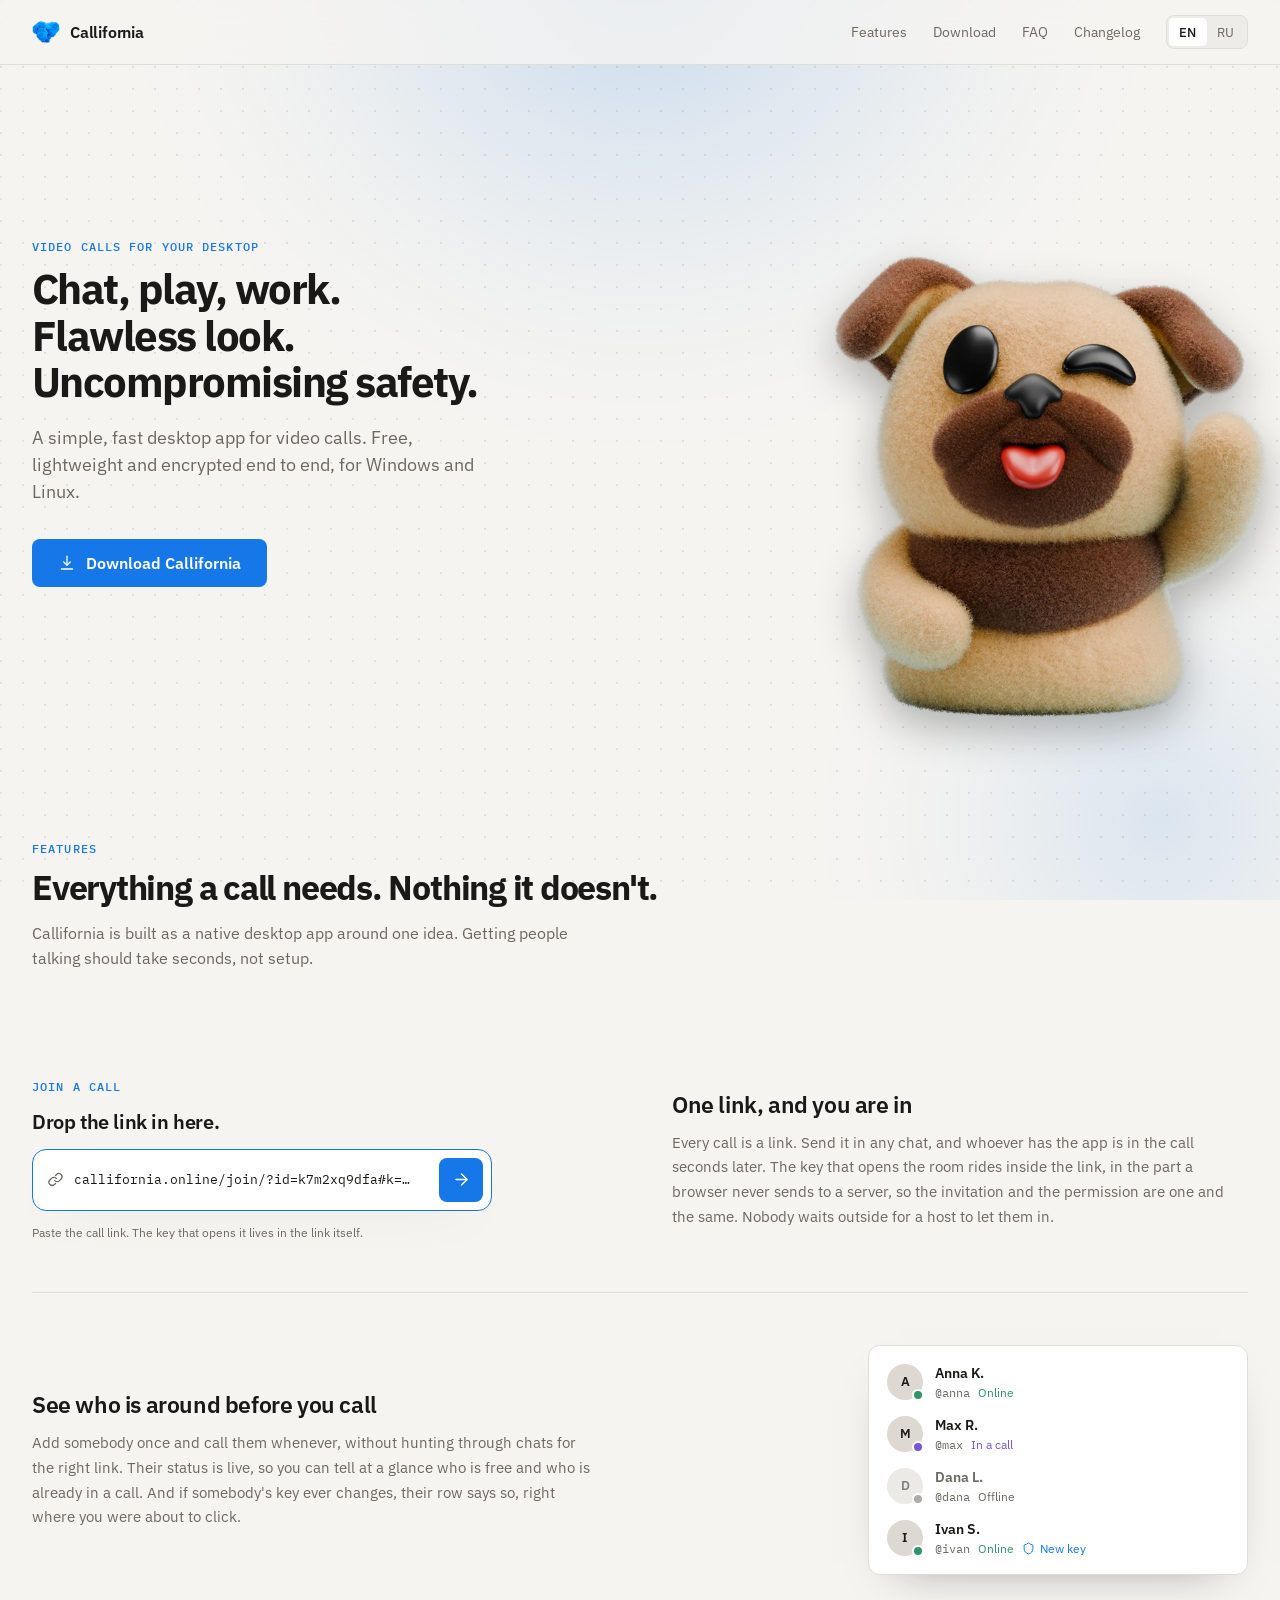
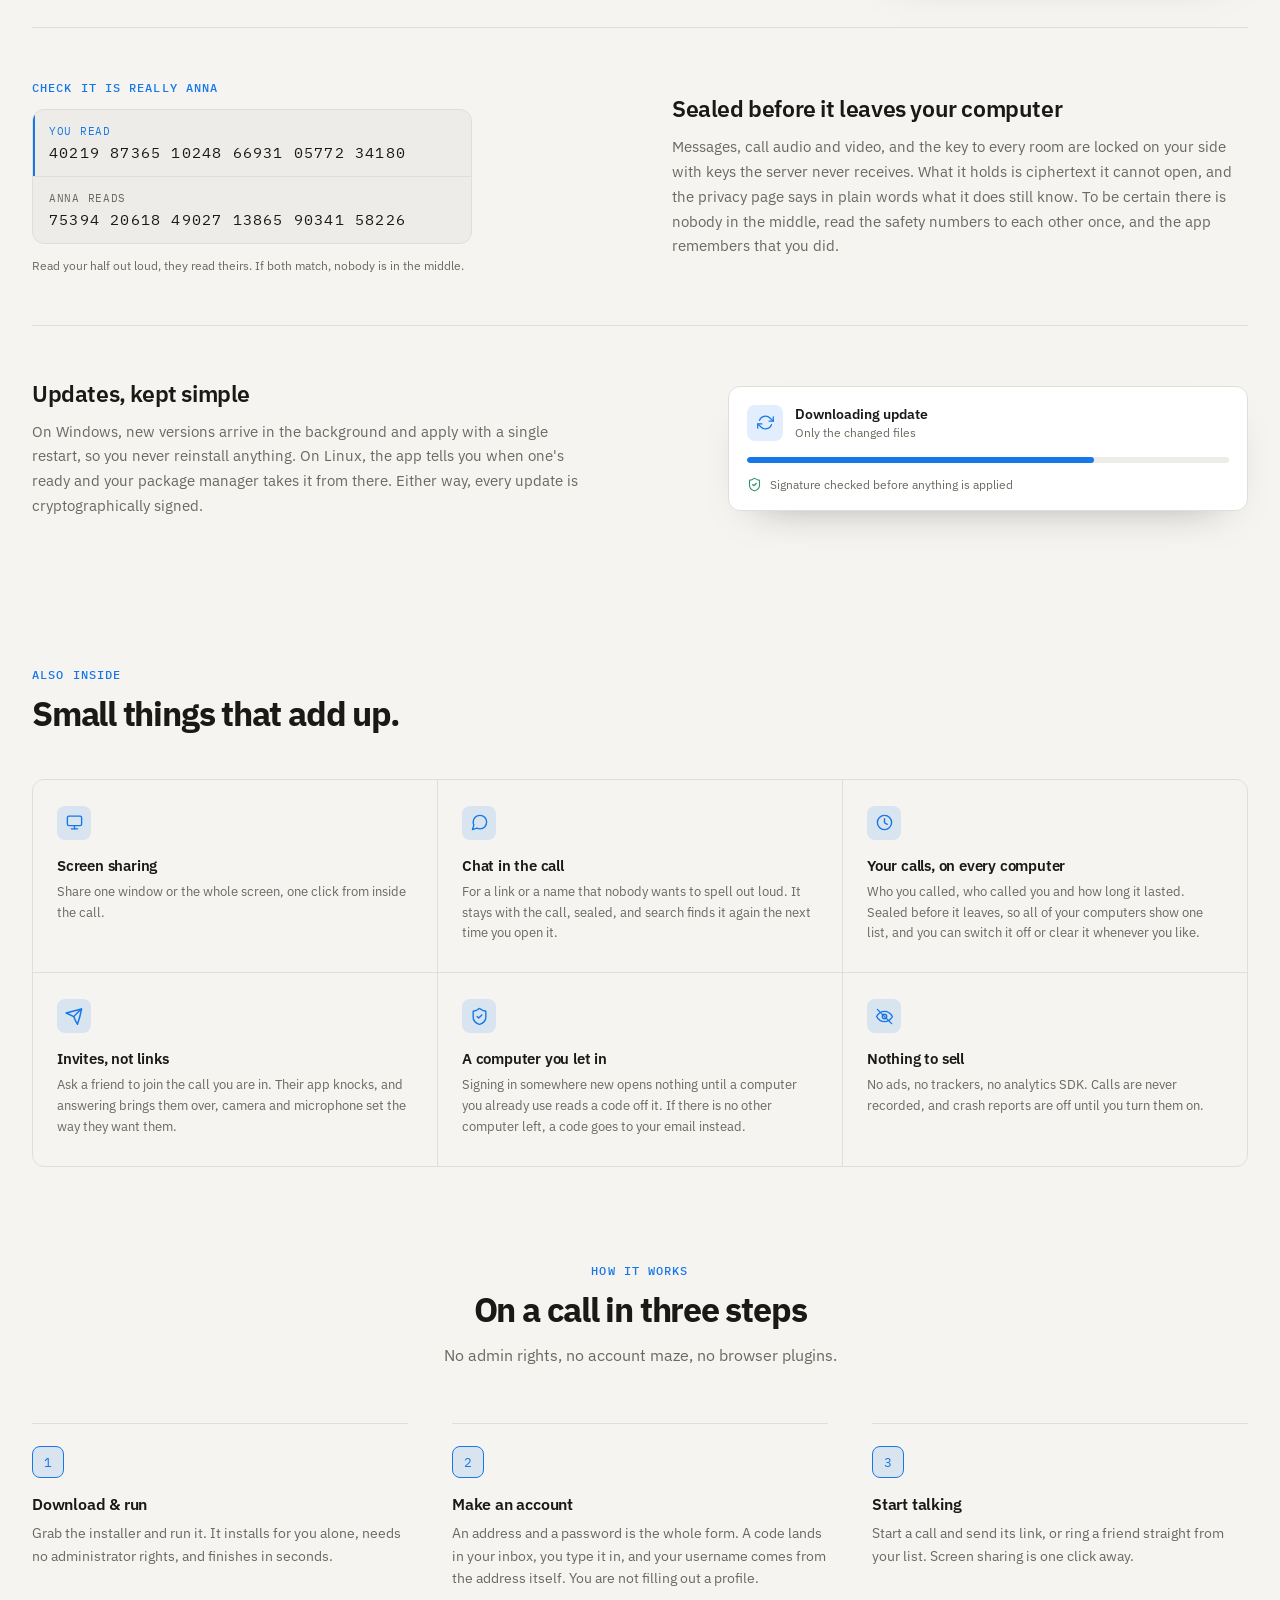
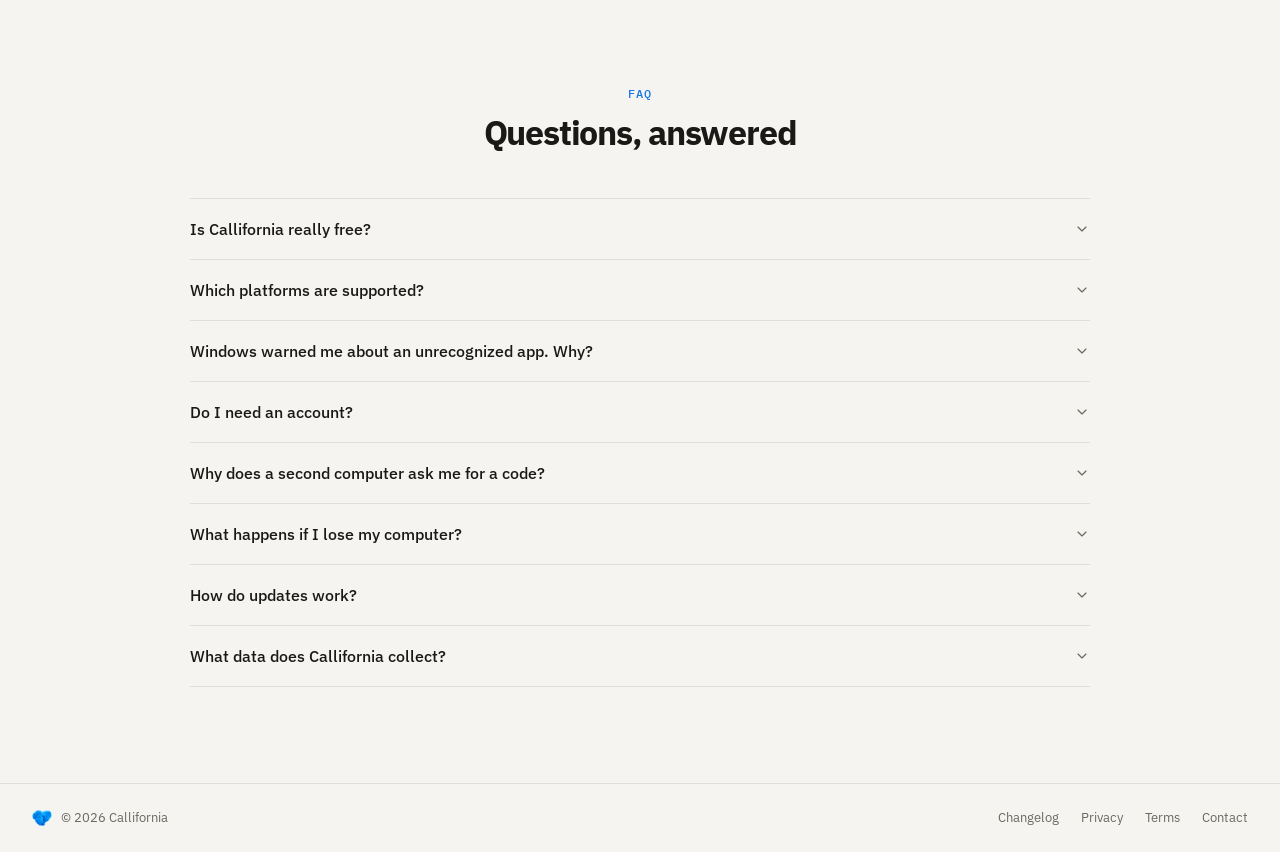
==== index.html @ ef86a0b4 "Downloading is a page now, and accepting is a step rather than small print The apparatus used to liv" ====
<!doctype html>
<html lang="en">
<head>
  <meta charset="utf-8" />
  <meta name="viewport" content="width=device-width, initial-scale=1" />
  <title data-i18n="page.index.title">Callifornia, encrypted video calls for Windows and Linux</title>
  <meta name="description" data-i18n-content="page.index.desc" content="A simple, fast desktop app for video calls. Free, lightweight and encrypted end to end, for Windows and Linux." />
  <link rel="icon" href="assets/favicon.ico" />

  <!-- Link previews. Absolute URLs on purpose: a scraper reads these out of
       context, and a relative path is the one thing several of them get wrong. -->
  <meta property="og:type" content="website" />
  <meta property="og:url" content="https://callifornia.online/" />
  <meta property="og:title" content="Callifornia, encrypted video calls for Windows and Linux" />
  <meta property="og:description" content="A simple, fast desktop app for video calls. Free, lightweight and encrypted end to end, for Windows and Linux." />
  <meta property="og:image" content="https://callifornia.online/assets/logo.png" />
  <meta name="twitter:card" content="summary" />

  <!-- IBM Plex from this site, not from a font service. A stylesheet link to
       fonts.googleapis.com hands a third party the address of everyone who
       reads a page here, which privacy.html says does not happen. See
       assets/fonts.css. -->
  <link rel="preload" href="assets/fonts/ibm-plex-sans-400-latin.woff2" as="font" type="font/woff2" crossorigin />
  <link rel="stylesheet" href="assets/fonts.css" />
  <link rel="stylesheet" href="assets/style.css" />
  <script>
    // The theme is the operating system's, decided in the stylesheet, so
    // nothing about it happens here. This one line marks the page as having
    // JavaScript, which is what the language control waits for: it does
    // nothing without it, and a control that appears a moment into the first
    // paint is worse than one that was there all along.
    document.documentElement.classList.add("js");
  </script>
</head>
<body>
  <!-- The app's ScreenBackdrop: two accent washes and a dot grain over the
       flat canvas. One element; the rest is drawn in CSS. -->
  <div class="backdrop" aria-hidden="true"></div>

  <!-- A plain sticky bar. -->
  <header class="site-header">
    <div class="container header-row">
      <a class="brand" href="#top">
        <img src="assets/logo-mark.webp" alt="" class="brand-logo" width="28" height="28" />
        <span>Callifornia</span>
      </a>
      <div class="header-right">
        <nav class="site-nav" data-i18n-aria-label="aria.site" aria-label="Site">
          <a href="#features" data-i18n="nav.features">Features</a>
          <a href="download.html" data-i18n="nav.download">Download</a>
          <a href="#faq" data-i18n="nav.faq">FAQ</a>
          <a href="changelog.html" data-i18n="nav.changelog">Changelog</a>
        </nav>
        <div class="header-actions">
          <!-- The app's SegmentedToggle, for the one setting a visitor has.
               Each option is in its own language, which is how somebody who
               cannot read the current one finds the way out. -->
          <div class="seg seg--lang" role="group" data-i18n-aria-label="aria.lang" aria-label="Language">
            <button type="button" data-lang="en" data-i18n-title="lang.en" title="Show the site in English" data-i18n-aria-label="lang.en" aria-label="Show the site in English">EN</button>
            <button type="button" data-lang="ru" data-i18n-title="lang.ru" title="Show the site in Russian" data-i18n-aria-label="lang.ru" aria-label="Show the site in Russian">RU</button>
          </div>
        </div>
      </div>
    </div>
  </header>

  <main id="top">
    <!-- HomeScreen.qml's own composition: eyebrow, one oversized headline and
         the actions at the window's left inset, the character bleeding in from
         the bottom-right corner and cropped by it. -->
    <section class="hero">
      <div class="hero-copy">
        <p class="eyebrow" data-i18n="hero.eyebrow">Video calls for your desktop</p>
        <h1 data-i18n-html="hero.title">Chat, play, work.<br /><span>Flawless look.</span> <span>Uncompromising safety.</span></h1>
        <p class="hero-sub" data-i18n="hero.sub">A simple, fast desktop app for video calls. Free, lightweight and encrypted end to end, for Windows and Linux.</p>

        <!-- One button, and it downloads nothing. The picker, the version
             line and the box that has to be ticked live on a page of their
             own, so both of this page's buttons are the same short link to it
             rather than two copies of the same apparatus. -->
        <div class="cta-desktop">
          <a class="btn-primary" href="download.html">
            <svg viewBox="0 0 24 24" width="18" height="18" fill="none" stroke="currentColor" stroke-width="1.75" stroke-linecap="round" stroke-linejoin="round" aria-hidden="true"><path d="M12 3v11"/><path d="M7.5 10.5 12 15l4.5-4.5"/><path d="M4.5 20h15"/></svg>
            <span data-i18n="download.jump">Download Callifornia</span>
          </a>
        </div>

        <div class="cta-mobile">
          <span class="mobile-badge" data-i18n="mobile.badge">Made for computers</span>
          <p class="mobile-text" data-i18n="mobile.text">Callifornia is a desktop app for Windows and Linux. Open this page on a computer to download it.</p>
        </div>
      </div>

      <!-- The app's own hero art, in the corner it sits in there. It draws a
           different pose of the same character every time Home comes up; the
           site keeps one per page, and this is the one that says hello. -->
      <div class="hero-art" aria-hidden="true">
        <img src="assets/mascot-wave.webp" alt="" width="660" height="700" fetchpriority="high" />
      </div>
    </section>


    <section id="features" class="section container">
      <div data-reveal>
        <p class="eyebrow" data-i18n="features.eyebrow">Features</p>
        <h2 class="section-title" data-i18n="features.title">Everything a call needs. Nothing it doesn't.</h2>
        <p class="section-sub" data-i18n="features.sub">Callifornia is built as a native desktop app around one idea. Getting people talking should take seconds, not setup.</p>
      </div>

      <div class="feature" data-reveal>
        <div class="feature-copy">
          <h3 data-i18n="f1.title">One link, and you are in</h3>
          <p data-i18n="f1.text">Every call is a link. Send it in any chat, and whoever has the app is in the call seconds later. The key that opens the room rides inside the link, in the part a browser never sends to a server, so the invitation and the permission are one and the same. Nobody waits outside for a host to let them in.</p>
        </div>
        <div class="feature-visual">
          <div class="join-mockup" aria-hidden="true">
            <p class="eyebrow" data-i18n="mock.join.eyebrow">Join a call</p>
            <p class="join-title" data-i18n="mock.join.title">Drop the link in here.</p>
            <div class="join-field">
              <span class="join-glyph">
                <svg viewBox="0 0 24 24" width="17" height="17" fill="none" stroke="currentColor" stroke-width="1.75" stroke-linecap="round" stroke-linejoin="round"><path d="M10.6 13.4a4.5 4.5 0 0 0 6.7.5l2.6-2.6a4.5 4.5 0 0 0-6.4-6.4L12 6.4"/><path d="M13.4 10.6a4.5 4.5 0 0 0-6.7-.5l-2.6 2.6a4.5 4.5 0 0 0 6.4 6.4L12 17.6"/></svg>
              </span>
              <span class="join-value">callifornia.online/join/?id=k7m2xq9dfa#k=…</span>
              <span class="join-go">
                <svg viewBox="0 0 24 24" width="19" height="19" fill="none" stroke="currentColor" stroke-width="1.75" stroke-linecap="round" stroke-linejoin="round"><path d="M5 12h14"/><path d="M12 5l7 7-7 7"/></svg>
              </span>
            </div>
            <p class="mock-hint" data-i18n="mock.join.hint">Paste the call link. The key that opens it lives in the link itself.</p>
          </div>
        </div>
      </div>

      <div class="feature" data-reveal>
        <div class="feature-copy">
          <h3 data-i18n="f2.title">See who is around before you call</h3>
          <p data-i18n="f2.text">Add somebody once and call them whenever, without hunting through chats for the right link. Their status is live, so you can tell at a glance who is free and who is already in a call. And if somebody's key ever changes, their row says so, right where you were about to click.</p>
        </div>
        <div class="feature-visual">
          <!-- A friend row as PeopleScreen.qml draws it: one initial on the
               avatar, the presence dot riding it, and under the name a single
               line holding the handle, the status and, when there is one, the
               key notice. -->
          <div class="panel panel--people" aria-hidden="true">
            <div class="person-row">
              <span class="avatar">A<span class="dot dot--online"></span></span>
              <div class="person-grow">
                <p class="person-name">Anna K.</p>
                <p class="person-meta">
                  <span class="handle">@anna</span>
                  <span class="status status--online" data-i18n="mock.presence.online">Online</span>
                </p>
              </div>
            </div>
            <div class="person-row">
              <span class="avatar">M<span class="dot dot--incall"></span></span>
              <div class="person-grow">
                <p class="person-name">Max R.</p>
                <p class="person-meta">
                  <span class="handle">@max</span>
                  <span class="status status--incall" data-i18n="mock.presence.incall">In a call</span>
                </p>
              </div>
            </div>
            <div class="person-row person-row--offline">
              <span class="avatar">D<span class="dot dot--offline"></span></span>
              <div class="person-grow">
                <p class="person-name">Dana L.</p>
                <p class="person-meta">
                  <span class="handle">@dana</span>
                  <span class="status" data-i18n="mock.presence.offline">Offline</span>
                </p>
              </div>
            </div>
            <div class="person-row">
              <span class="avatar">I<span class="dot dot--online"></span></span>
              <div class="person-grow">
                <p class="person-name">Ivan S.</p>
                <p class="person-meta">
                  <span class="handle">@ivan</span>
                  <span class="status status--online" data-i18n="mock.presence.online">Online</span>
                  <span class="key-chip">
                    <svg viewBox="0 0 24 24" width="13" height="13" fill="none" stroke="currentColor" stroke-width="1.75" stroke-linecap="round" stroke-linejoin="round"><path d="M20 13c0 5-3.5 7.5-7.66 8.95a1 1 0 0 1-.67-.01C7.5 20.5 4 18 4 13V6a1 1 0 0 1 1-1c2 0 4.5-1.2 6.24-2.72a1.17 1.17 0 0 1 1.52 0C14.51 3.81 17 5 19 5a1 1 0 0 1 1 1z"/></svg>
                    <span data-i18n="mock.presence.newkey">New key</span>
                  </span>
                </p>
              </div>
            </div>
          </div>
        </div>
      </div>

      <div class="feature" data-reveal>
        <div class="feature-copy">
          <h3 data-i18n="f3.title">Sealed before it leaves your computer</h3>
          <p data-i18n="f3.text">Messages, call audio and video, and the key to every room are locked on your side with keys the server never receives. What it holds is ciphertext it cannot open, and the privacy page says in plain words what it does still know. To be certain there is nobody in the middle, read the safety numbers to each other once, and the app remembers that you did.</p>
        </div>
        <div class="feature-visual">
          <!-- SafetyNumberDialog.qml's card: one number split in two halves by
               a rule, thirty digits each in six groups of five. The half you
               read aloud carries the accent bar and the accent label. -->
          <div class="safety-card" aria-hidden="true">
            <p class="eyebrow" data-i18n="mock.safety.eyebrow">Check it is really Anna</p>
            <div class="safety-panel">
              <div class="safety-half safety-half--ours">
                <p class="safety-label" data-i18n="mock.safety.you">You read</p>
                <p class="safety-digits">40219 87365 10248 66931 05772 34180</p>
              </div>
              <div class="safety-half">
                <p class="safety-label" data-i18n="mock.safety.them">Anna reads</p>
                <p class="safety-digits">75394 20618 49027 13865 90341 58226</p>
              </div>
            </div>
            <p class="mock-hint" data-i18n="mock.safety.hint">Read your half out loud, they read theirs. If both match, nobody is in the middle.</p>
          </div>
        </div>
      </div>

      <div class="feature" data-reveal>
        <div class="feature-copy">
          <h3 data-i18n="f4.title">Updates, kept simple</h3>
          <p data-i18n="f4.text">On Windows, new versions arrive in the background and apply with a single restart, so you never reinstall anything. On Linux, the app tells you when one's ready and your package manager takes it from there. Either way, every update is cryptographically signed.</p>
        </div>
        <div class="feature-visual">
          <div class="panel" aria-hidden="true">
            <div class="panel-row">
              <span class="panel-icon">
                <svg viewBox="0 0 24 24" width="17" height="17" fill="none" stroke="currentColor" stroke-width="1.75" stroke-linecap="round" stroke-linejoin="round"><polyline points="23 4 23 10 17 10"/><polyline points="1 20 1 14 7 14"/><path d="M3.51 9a9 9 0 0 1 14.85-3.36L23 10M1 14l4.64 4.36A9 9 0 0 0 20.49 15"/></svg>
              </span>
              <div>
                <p class="panel-title" data-i18n="mock.update.title">Downloading update</p>
                <p class="panel-note" data-i18n="mock.update.note">Only the changed files</p>
              </div>
            </div>
            <div class="progress"><div class="progress-fill"></div></div>
            <p class="panel-foot">
              <svg viewBox="0 0 24 24" width="15" height="15" fill="none" stroke="currentColor" stroke-width="1.75" stroke-linecap="round" stroke-linejoin="round"><path d="M20 13c0 5-3.5 7.5-7.66 8.95a1 1 0 0 1-.67-.01C7.5 20.5 4 18 4 13V6a1 1 0 0 1 1-1c2 0 4.5-1.2 6.24-2.72a1.17 1.17 0 0 1 1.52 0C14.51 3.81 17 5 19 5a1 1 0 0 1 1 1z"/><path d="m9 12 2 2 4-4"/></svg>
              <span data-i18n="mock.update.signed">Signature checked before anything is applied</span>
            </p>
          </div>
        </div>
      </div>
    </section>

    <section class="section container">
      <div data-reveal>
        <p class="eyebrow" data-i18n="also.eyebrow">Also inside</p>
        <h2 class="section-title" data-i18n="also.title">Small things that add up.</h2>
      </div>

      <div class="tiles" data-reveal>
        <div class="tile">
          <span class="tile-glyph">
            <svg viewBox="0 0 24 24" width="19" height="19" fill="none" stroke="currentColor" stroke-width="1.75" stroke-linecap="round" stroke-linejoin="round"><rect x="3" y="4" width="18" height="12" rx="2"/><path d="M8 20h8"/><path d="M12 16v4"/></svg>
          </span>
          <h3 data-i18n="also.share.title">Screen sharing</h3>
          <p data-i18n="also.share.text">Share one window or the whole screen, one click from inside the call.</p>
        </div>
        <div class="tile">
          <span class="tile-glyph">
            <svg viewBox="0 0 24 24" width="19" height="19" fill="none" stroke="currentColor" stroke-width="1.75" stroke-linecap="round" stroke-linejoin="round"><path d="M21 11.5a8.38 8.38 0 0 1-8.5 8.5 8.5 8.5 0 0 1-3.8-.9L3 21l1.9-5.7a8.38 8.38 0 0 1-.9-3.8 8.5 8.5 0 0 1 8.5-8.5 8.38 8.38 0 0 1 8.5 8.5z"/></svg>
          </span>
          <h3 data-i18n="also.chat.title">Chat in the call</h3>
          <p data-i18n="also.chat.text">For a link or a name that nobody wants to spell out loud. It stays with the call, sealed, and search finds it again the next time you open it.</p>
        </div>
        <div class="tile">
          <span class="tile-glyph">
            <svg viewBox="0 0 24 24" width="19" height="19" fill="none" stroke="currentColor" stroke-width="1.75" stroke-linecap="round" stroke-linejoin="round"><circle cx="12" cy="12" r="9"/><path d="M12 7.2v5.1l3.4 2"/></svg>
          </span>
          <h3 data-i18n="also.history.title">Your calls, on every computer</h3>
          <p data-i18n="also.history.text">Who you called, who called you and how long it lasted. Sealed before it leaves, so all of your computers show one list, and you can switch it off or clear it whenever you like.</p>
        </div>
        <div class="tile">
          <span class="tile-glyph">
            <svg viewBox="0 0 24 24" width="20" height="20" fill="none" stroke="currentColor" stroke-width="1.75" stroke-linecap="round" stroke-linejoin="round"><path d="M21 3.6L2.6 8.4l9.2 4.4c1.1 3.2 2.6 6.4 4.4 9.2C18.2 16.2 19.9 9.9 21 3.6z"/><path d="M21 3.6c-3.6 3.2-6.8 6.2-9.2 9.2"/></svg>
          </span>
          <h3 data-i18n="also.invites.title">Invites, not links</h3>
          <p data-i18n="also.invites.text">Ask a friend to join the call you are in. Their app knocks, and answering brings them over, camera and microphone set the way they want them.</p>
        </div>
        <div class="tile">
          <span class="tile-glyph">
            <svg viewBox="0 0 24 24" width="19" height="19" fill="none" stroke="currentColor" stroke-width="1.75" stroke-linecap="round" stroke-linejoin="round"><path d="M20 13c0 5-3.5 7.5-7.66 8.95a1 1 0 0 1-.67-.01C7.5 20.5 4 18 4 13V6a1 1 0 0 1 1-1c2 0 4.5-1.2 6.24-2.72a1.17 1.17 0 0 1 1.52 0C14.51 3.81 17 5 19 5a1 1 0 0 1 1 1z"/><path d="m9 12 2 2 4-4"/></svg>
          </span>
          <h3 data-i18n="also.device.title">A computer you let in</h3>
          <p data-i18n="also.device.text">Signing in somewhere new opens nothing until a computer you already use reads a code off it. If there is no other computer left, a code goes to your email instead.</p>
        </div>
        <div class="tile">
          <span class="tile-glyph">
            <svg viewBox="0 0 24 24" width="19" height="19" fill="none" stroke="currentColor" stroke-width="1.75" stroke-linecap="round" stroke-linejoin="round"><path d="M2 12s3.6-6.5 10-6.5S22 12 22 12s-3.6 6.5-10 6.5S2 12 2 12z"/><circle cx="12" cy="12" r="2.8"/><path d="M3 3l18 18"/></svg>
          </span>
          <h3 data-i18n="also.private.title">Nothing to sell</h3>
          <p data-i18n="also.private.text">No ads, no trackers, no analytics SDK. Calls are never recorded, and crash reports are off until you turn them on.</p>
        </div>
      </div>
    </section>

    <section id="how" class="section container">
      <div class="section-head--center" data-reveal>
        <p class="eyebrow" data-i18n="how.eyebrow">How it works</p>
        <h2 class="section-title" data-i18n="how.title">On a call in three steps</h2>
        <p class="section-sub" data-i18n="how.sub">No admin rights, no account maze, no browser plugins.</p>
      </div>
      <div class="steps" data-reveal>
        <div class="step">
          <div class="step-num">1</div>
          <h3 data-i18n="how.1.title">Download &amp; run</h3>
          <p data-i18n="how.1.text">Grab the installer and run it. It installs for you alone, needs no administrator rights, and finishes in seconds.</p>
        </div>
        <div class="step">
          <div class="step-num">2</div>
          <h3 data-i18n="how.2.title">Make an account</h3>
          <p data-i18n="how.2.text">An address and a password is the whole form. A code lands in your inbox, you type it in, and your username comes from the address itself. You are not filling out a profile.</p>
        </div>
        <div class="step">
          <div class="step-num">3</div>
          <h3 data-i18n="how.3.title">Start talking</h3>
          <p data-i18n="how.3.text">Start a call and send its link, or ring a friend straight from your list. Screen sharing is one click away.</p>
        </div>
      </div>
    </section>

    <section id="faq" class="section container">
      <div class="section-head--center" data-reveal>
        <p class="eyebrow" data-i18n="faq.eyebrow">FAQ</p>
        <h2 class="section-title" data-i18n="faq.title">Questions, answered</h2>
      </div>
      <div class="faq-list" data-reveal>
        <details class="faq-item">
          <summary>
            <span data-i18n="faq.free.q">Is Callifornia really free?</span>
            <svg class="faq-chevron" viewBox="0 0 24 24" width="16" height="16" fill="none" stroke="currentColor" stroke-width="1.75" stroke-linecap="round" stroke-linejoin="round"><path d="M6 9l6 6 6-6"/></svg>
          </summary>
          <div class="faq-answer">
            <p data-i18n="faq.free.a">Yes. There's no subscription, no trial timer, and no features locked behind a paywall. You download it, sign in, and call people.</p>
          </div>
        </details>
        <details class="faq-item">
          <summary>
            <span data-i18n="faq.platforms.q">Which platforms are supported?</span>
            <svg class="faq-chevron" viewBox="0 0 24 24" width="16" height="16" fill="none" stroke="currentColor" stroke-width="1.75" stroke-linecap="round" stroke-linejoin="round"><path d="M6 9l6 6 6-6"/></svg>
          </summary>
          <div class="faq-answer">
            <p data-i18n-html="faq.platforms.a">Windows 10 and 11 (64 bit), and Linux (.deb for Debian and Ubuntu, .rpm for Fedora and RHEL). The Linux build is younger than the Windows one, so it keeps a beta badge while it settles. macOS is planned, and since the app's core is already cross platform it's a matter of packaging rather than a rewrite.</p>
          </div>
        </details>
        <details class="faq-item">
          <summary>
            <span data-i18n="faq.smartscreen.q">Windows warned me about an unrecognized app. Why?</span>
            <svg class="faq-chevron" viewBox="0 0 24 24" width="16" height="16" fill="none" stroke="currentColor" stroke-width="1.75" stroke-linecap="round" stroke-linejoin="round"><path d="M6 9l6 6 6-6"/></svg>
          </summary>
          <div class="faq-answer">
            <p data-i18n-html="faq.smartscreen.a1">That's Microsoft SmartScreen being cautious about new publishers. The installer isn't signed with a paid certificate yet, so Windows shows a generic warning for it. Click "More info", then "Run anyway".</p>
            <p data-i18n="faq.smartscreen.a2">Signing is on our roadmap, and once it is in place the warning goes away.</p>
          </div>
        </details>
        <details class="faq-item">
          <summary>
            <span data-i18n="faq.account.q">Do I need an account?</span>
            <svg class="faq-chevron" viewBox="0 0 24 24" width="16" height="16" fill="none" stroke="currentColor" stroke-width="1.75" stroke-linecap="round" stroke-linejoin="round"><path d="M6 9l6 6 6-6"/></svg>
          </summary>
          <div class="faq-answer">
            <p data-i18n="faq.account.a">Yes, a lightweight one. You sign up with an email address and a password, confirm the address with a code, and your username is made from that address. The username is what friends search for, and you can change it, your display name and your photo later. The address is there for password resets and for letting a new computer in, not for a mailing list.</p>
          </div>
        </details>
        <details class="faq-item">
          <summary>
            <span data-i18n="faq.second.q">Why does a second computer ask me for a code?</span>
            <svg class="faq-chevron" viewBox="0 0 24 24" width="16" height="16" fill="none" stroke="currentColor" stroke-width="1.75" stroke-linecap="round" stroke-linejoin="round"><path d="M6 9l6 6 6-6"/></svg>
          </summary>
          <div class="faq-answer">
            <p data-i18n="faq.second.a">Because a password on its own cannot tell you apart from somebody who has your password. A computer this account has not used before signs in but opens nothing until one you already use reads an eight character code off it. Typing that code proves somebody is sitting at both machines. When there is no other computer left, a code goes to your email instead, the way a password reset does.</p>
          </div>
        </details>
        <details class="faq-item">
          <summary>
            <span data-i18n="faq.lostkey.q">What happens if I lose my computer?</span>
            <svg class="faq-chevron" viewBox="0 0 24 24" width="16" height="16" fill="none" stroke="currentColor" stroke-width="1.75" stroke-linecap="round" stroke-linejoin="round"><path d="M6 9l6 6 6-6"/></svg>
          </summary>
          <div class="faq-answer">
            <p data-i18n-html="faq.lostkey.a">Your account comes back by email. What was said before does not, because it is locked with a key that lived on the computer you no longer have, and the service never had a copy. Resetting a forgotten password has the same effect, while changing a password you still know keeps everything, since the key was never tied to it. The table in the <a href="privacy.html">privacy policy</a> lays out every case.</p>
          </div>
        </details>
        <details class="faq-item">
          <summary>
            <span data-i18n="faq.updates.q">How do updates work?</span>
            <svg class="faq-chevron" viewBox="0 0 24 24" width="16" height="16" fill="none" stroke="currentColor" stroke-width="1.75" stroke-linecap="round" stroke-linejoin="round"><path d="M6 9l6 6 6-6"/></svg>
          </summary>
          <div class="faq-answer">
            <p data-i18n-html="faq.updates.a">On Windows, the app checks for new versions in the background, downloads only the files that changed, and verifies a cryptographic signature on every update before applying it, so you restart once and you're done. On Linux, updates ship through a signed APT and YUM repository instead, so the app tells you one is available and your package manager installs it (one click from inside the app if it can ask for your password, otherwise a regular <code>apt upgrade</code>/<code>dnf upgrade</code>). See what's changed in the <a href="changelog.html">changelog</a>.</p>
          </div>
        </details>
        <details class="faq-item">
          <summary>
            <span data-i18n="faq.data.q">What data does Callifornia collect?</span>
            <svg class="faq-chevron" viewBox="0 0 24 24" width="16" height="16" fill="none" stroke="currentColor" stroke-width="1.75" stroke-linecap="round" stroke-linejoin="round"><path d="M6 9l6 6 6-6"/></svg>
          </summary>
          <div class="faq-answer">
            <p data-i18n-html="faq.data.a">What you say is not part of it. Messages and call media are sealed on your computer, so the service holds ciphertext it cannot open. What it does hold is your address, your profile, who your friends are, and when and how long you called, which is metadata and worth knowing about. Calls are never recorded, and crash reports are strictly voluntary and off by default. The <a href="privacy.html">privacy policy</a> spells out both halves.</p>
          </div>
        </details>
      </div>
    </section>

  </main>

  <footer class="site-footer">
    <div class="container footer-row">
      <span class="footer-brand">
        <img src="assets/logo-mark.webp" alt="" width="20" height="20" />
        <span>© <span id="year">2026</span> Callifornia</span>
      </span>
      <nav class="footer-links" data-i18n-aria-label="aria.footer" aria-label="Footer">
        <a href="changelog.html" data-i18n="footer.changelog">Changelog</a>
        <a href="privacy.html" data-i18n="footer.privacy">Privacy</a>
        <a href="terms.html" data-i18n="footer.terms">Terms</a>
        <a href="mailto:fmtab2014@gmail.com" data-i18n="footer.contact">Contact</a>
      </nav>
    </div>
  </footer>

  <script src="assets/i18n.js"></script>
  <script src="assets/main.js"></script>
</body>
</html>
---- assets/fonts.css ----
/* IBM Plex, served from this site rather than from a font service.

   Not a performance tweak. A stylesheet link to fonts.googleapis.com makes the
   browser fetch the CSS and then the files, and the address of everyone who
   reads a page here reaches a third party before a word of it is rendered.
   privacy.html says that does not happen, which is only true while these files
   sit next to the pages.

   Subsets are latin, latin-ext and cyrillic, the three the site writes in.
   Regenerate with the script in the README if a weight is ever added.

   IBM Plex is (c) IBM Corp., SIL Open Font License 1.1. The licence travels
   with the files in assets/fonts/OFL.txt. */

/* cyrillic */
@font-face {
  font-family: 'IBM Plex Mono';
  font-style: normal;
  font-weight: 400;
  font-display: swap;
  src: url('fonts/ibm-plex-mono-400-cyrillic.woff2') format('woff2');
  unicode-range: U+0301, U+0400-045F, U+0490-0491, U+04B0-04B1, U+2116;
}

/* latin-ext */
@font-face {
  font-family: 'IBM Plex Mono';
  font-style: normal;
  font-weight: 400;
  font-display: swap;
  src: url('fonts/ibm-plex-mono-400-latin-ext.woff2') format('woff2');
  unicode-range: U+0100-02BA, U+02BD-02C5, U+02C7-02CC, U+02CE-02D7, U+02DD-02FF, U+0304, U+0308, U+0329, U+1D00-1DBF, U+1E00-1E9F, U+1EF2-1EFF, U+2020, U+20A0-20AB, U+20AD-20C0, U+2113, U+2C60-2C7F, U+A720-A7FF;
}

/* latin */
@font-face {
  font-family: 'IBM Plex Mono';
  font-style: normal;
  font-weight: 400;
  font-display: swap;
  src: url('fonts/ibm-plex-mono-400-latin.woff2') format('woff2');
  unicode-range: U+0000-00FF, U+0131, U+0152-0153, U+02BB-02BC, U+02C6, U+02DA, U+02DC, U+0304, U+0308, U+0329, U+2000-206F, U+20AC, U+2122, U+2191, U+2193, U+2212, U+2215, U+FEFF, U+FFFD;
}

/* cyrillic */
@font-face {
  font-family: 'IBM Plex Mono';
  font-style: normal;
  font-weight: 500;
  font-display: swap;
  src: url('fonts/ibm-plex-mono-500-cyrillic.woff2') format('woff2');
  unicode-range: U+0301, U+0400-045F, U+0490-0491, U+04B0-04B1, U+2116;
}

/* latin-ext */
@font-face {
  font-family: 'IBM Plex Mono';
  font-style: normal;
  font-weight: 500;
  font-display: swap;
  src: url('fonts/ibm-plex-mono-500-latin-ext.woff2') format('woff2');
  unicode-range: U+0100-02BA, U+02BD-02C5, U+02C7-02CC, U+02CE-02D7, U+02DD-02FF, U+0304, U+0308, U+0329, U+1D00-1DBF, U+1E00-1E9F, U+1EF2-1EFF, U+2020, U+20A0-20AB, U+20AD-20C0, U+2113, U+2C60-2C7F, U+A720-A7FF;
}

/* latin */
@font-face {
  font-family: 'IBM Plex Mono';
  font-style: normal;
  font-weight: 500;
  font-display: swap;
  src: url('fonts/ibm-plex-mono-500-latin.woff2') format('woff2');
  unicode-range: U+0000-00FF, U+0131, U+0152-0153, U+02BB-02BC, U+02C6, U+02DA, U+02DC, U+0304, U+0308, U+0329, U+2000-206F, U+20AC, U+2122, U+2191, U+2193, U+2212, U+2215, U+FEFF, U+FFFD;
}

/* cyrillic */
@font-face {
  font-family: 'IBM Plex Sans';
  font-style: normal;
  font-weight: 400;
  font-display: swap;
  src: url('fonts/ibm-plex-sans-400-cyrillic.woff2') format('woff2');
  unicode-range: U+0301, U+0400-045F, U+0490-0491, U+04B0-04B1, U+2116;
}

/* latin-ext */
@font-face {
  font-family: 'IBM Plex Sans';
  font-style: normal;
  font-weight: 400;
  font-display: swap;
  src: url('fonts/ibm-plex-sans-400-latin-ext.woff2') format('woff2');
  unicode-range: U+0100-02BA, U+02BD-02C5, U+02C7-02CC, U+02CE-02D7, U+02DD-02FF, U+0304, U+0308, U+0329, U+1D00-1DBF, U+1E00-1E9F, U+1EF2-1EFF, U+2020, U+20A0-20AB, U+20AD-20C0, U+2113, U+2C60-2C7F, U+A720-A7FF;
}

/* latin */
@font-face {
  font-family: 'IBM Plex Sans';
  font-style: normal;
  font-weight: 400;
  font-display: swap;
  src: url('fonts/ibm-plex-sans-400-latin.woff2') format('woff2');
  unicode-range: U+0000-00FF, U+0131, U+0152-0153, U+02BB-02BC, U+02C6, U+02DA, U+02DC, U+0304, U+0308, U+0329, U+2000-206F, U+20AC, U+2122, U+2191, U+2193, U+2212, U+2215, U+FEFF, U+FFFD;
}

/* cyrillic */
@font-face {
  font-family: 'IBM Plex Sans';
  font-style: normal;
  font-weight: 500;
  font-display: swap;
  src: url('fonts/ibm-plex-sans-500-cyrillic.woff2') format('woff2');
  unicode-range: U+0301, U+0400-045F, U+0490-0491, U+04B0-04B1, U+2116;
}

/* latin-ext */
@font-face {
  font-family: 'IBM Plex Sans';
  font-style: normal;
  font-weight: 500;
  font-display: swap;
  src: url('fonts/ibm-plex-sans-500-latin-ext.woff2') format('woff2');
  unicode-range: U+0100-02BA, U+02BD-02C5, U+02C7-02CC, U+02CE-02D7, U+02DD-02FF, U+0304, U+0308, U+0329, U+1D00-1DBF, U+1E00-1E9F, U+1EF2-1EFF, U+2020, U+20A0-20AB, U+20AD-20C0, U+2113, U+2C60-2C7F, U+A720-A7FF;
}

/* latin */
@font-face {
  font-family: 'IBM Plex Sans';
  font-style: normal;
  font-weight: 500;
  font-display: swap;
  src: url('fonts/ibm-plex-sans-500-latin.woff2') format('woff2');
  unicode-range: U+0000-00FF, U+0131, U+0152-0153, U+02BB-02BC, U+02C6, U+02DA, U+02DC, U+0304, U+0308, U+0329, U+2000-206F, U+20AC, U+2122, U+2191, U+2193, U+2212, U+2215, U+FEFF, U+FFFD;
}

/* cyrillic */
@font-face {
  font-family: 'IBM Plex Sans';
  font-style: normal;
  font-weight: 600;
  font-display: swap;
  src: url('fonts/ibm-plex-sans-600-cyrillic.woff2') format('woff2');
  unicode-range: U+0301, U+0400-045F, U+0490-0491, U+04B0-04B1, U+2116;
}

/* latin-ext */
@font-face {
  font-family: 'IBM Plex Sans';
  font-style: normal;
  font-weight: 600;
  font-display: swap;
  src: url('fonts/ibm-plex-sans-600-latin-ext.woff2') format('woff2');
  unicode-range: U+0100-02BA, U+02BD-02C5, U+02C7-02CC, U+02CE-02D7, U+02DD-02FF, U+0304, U+0308, U+0329, U+1D00-1DBF, U+1E00-1E9F, U+1EF2-1EFF, U+2020, U+20A0-20AB, U+20AD-20C0, U+2113, U+2C60-2C7F, U+A720-A7FF;
}

/* latin */
@font-face {
  font-family: 'IBM Plex Sans';
  font-style: normal;
  font-weight: 600;
  font-display: swap;
  src: url('fonts/ibm-plex-sans-600-latin.woff2') format('woff2');
  unicode-range: U+0000-00FF, U+0131, U+0152-0153, U+02BB-02BC, U+02C6, U+02DA, U+02DC, U+0304, U+0308, U+0329, U+2000-206F, U+20AC, U+2122, U+2191, U+2193, U+2212, U+2215, U+FEFF, U+FFFD;
}

/* cyrillic */
@font-face {
  font-family: 'IBM Plex Sans';
  font-style: normal;
  font-weight: 700;
  font-display: swap;
  src: url('fonts/ibm-plex-sans-700-cyrillic.woff2') format('woff2');
  unicode-range: U+0301, U+0400-045F, U+0490-0491, U+04B0-04B1, U+2116;
}

/* latin-ext */
@font-face {
  font-family: 'IBM Plex Sans';
  font-style: normal;
  font-weight: 700;
  font-display: swap;
  src: url('fonts/ibm-plex-sans-700-latin-ext.woff2') format('woff2');
  unicode-range: U+0100-02BA, U+02BD-02C5, U+02C7-02CC, U+02CE-02D7, U+02DD-02FF, U+0304, U+0308, U+0329, U+1D00-1DBF, U+1E00-1E9F, U+1EF2-1EFF, U+2020, U+20A0-20AB, U+20AD-20C0, U+2113, U+2C60-2C7F, U+A720-A7FF;
}

/* latin */
@font-face {
  font-family: 'IBM Plex Sans';
  font-style: normal;
  font-weight: 700;
  font-display: swap;
  src: url('fonts/ibm-plex-sans-700-latin.woff2') format('woff2');
  unicode-range: U+0000-00FF, U+0131, U+0152-0153, U+02BB-02BC, U+02C6, U+02DA, U+02DC, U+0304, U+0308, U+0329, U+2000-206F, U+20AC, U+2122, U+2191, U+2193, U+2212, U+2215, U+FEFF, U+FFFD;
}
---- assets/style.css ----
/* Palette, metrics and backdrop mirror the desktop app (CalliforniaApp —
   resources/qml/Theme.qml and components/ScreenBackdrop.qml): IBM Plex, warm
   neutrals, a blue accent, tight 6-12px radii. Both app themes are here too,
   and which one a visitor gets is the operating system's answer and nothing
   else: dark is the default, and the light block below takes over when the
   system asks for light. There is no switch, so there is no stored choice, no
   attribute on <html>, and no script deciding any of it before first paint.

   The *_rgb tokens exist because the two accent washes and the dot grain need
   the same colour at a dozen different alphas; rgba(var(--x-rgb), a) does that
   without a token per step. */
:root {
  --canvas: #1C1B19;
  --surface: #2A2825;
  --elevated: #32302C;
  --border: #3A3834;
  --text: #F5F4F1;
  --muted: #A8A49C;
  --accent: #2778F6;
  --accent-rgb: 39, 120, 246;
  --accent-soft: rgba(39, 120, 246, 0.2);
  --muted-rgb: 168, 164, 156;
  /* Presence, straight from Theme.qml. Green is online, violet is in a call,
     and offline is simply the muted colour, as the app draws it. */
  --online: #3FB27F;
  --incall: #8B5CF6;
  --avatar: #4A4640;
  --control-hover: rgba(255, 255, 255, 0.08);
  /* SegmentedToggle.qml's own numbers. Light reads gaps larger than dark, so
     the track holds its thumb one pixel tighter there and drops the ring
     around it, which in light would only read as a second border. */
  --seg-inset: 3px;
  --seg-thumb-radius: 6px;
  --seg-thumb-border: var(--border);
  --header-bg: rgba(28, 27, 25, 0.72);
  /* Peak opacity of ScreenBackdrop's two washes, and of its grain. */
  --glow: 0.38;
  --glow-2: 0.2;
  --grain: 0.13;
  --shadow-btn: rgba(39, 120, 246, 0.3);
  --shadow-btn-hover: rgba(39, 120, 246, 0.4);
  --shadow-panel: 0 18px 44px -28px rgba(0, 0, 0, 0.9);
  --art-shadow: rgba(0, 0, 0, 0.6);
  --radius-sm: 6px;
  --radius-md: 8px;
  --radius-xl: 12px;
  /* The gutter between the page and the window. */
  --pad: clamp(20px, 3vw, 32px);
  /* The gutter, or whatever it takes to centre 1240px of content, whichever is
     larger. Only for elements that are meant to span the page: on something
     that already caps its own width this second term is added on top of the
     cap and eats the content instead of the margin. */
  --edge: max(var(--pad), calc((100% - 1240px) / 2));
  --tick: url("data:image/svg+xml,%3Csvg xmlns='http://www.w3.org/2000/svg' viewBox='0 0 24 24' fill='none' stroke='%23000' stroke-width='2.6' stroke-linecap='round' stroke-linejoin='round'%3E%3Cpath d='m5 12.5 4.5 4.5L19 7'/%3E%3C/svg%3E");
  --font: 'IBM Plex Sans', -apple-system, BlinkMacSystemFont, 'Segoe UI', 'Helvetica Neue', Arial, sans-serif;
  --mono: 'IBM Plex Mono', ui-monospace, 'Cascadia Code', 'Segoe UI Mono', monospace;
}

@media (prefers-color-scheme: light) {
  :root {
    --canvas: #F5F4F1;
    --surface: #EDECE8;
    --elevated: #FFFFFF;
    --border: #E0DED8;
    --text: #1A1917;
    --muted: #6B6860;
    --accent: #1577E8;
    --accent-rgb: 21, 119, 232;
    --accent-soft: rgba(21, 119, 232, 0.12);
    --muted-rgb: 107, 104, 96;
    --online: #2F9468;
    --incall: #7A52D9;
    --avatar: #DDD9D2;
    --control-hover: rgba(26, 25, 23, 0.06);
    --seg-inset: 2px;
    --seg-thumb-radius: 5px;
    --seg-thumb-border: transparent;
    --header-bg: rgba(245, 244, 241, 0.78);
    /* Light needs more alpha than the ratio between the two canvases suggests:
       both washes are mostly off-screen, so what shows is the tail of a squared
       falloff, and the app's own numbers are these. */
    --glow: 0.26;
    --glow-2: 0.12;
    --grain: 0.14;
    --shadow-btn: rgba(21, 119, 232, 0.25);
    --shadow-btn-hover: rgba(21, 119, 232, 0.35);
    --shadow-panel: 0 18px 44px -30px rgba(26, 25, 23, 0.5);
    --art-shadow: rgba(26, 25, 23, 0.3);
  }
}

* { box-sizing: border-box; }

html { scroll-behavior: smooth; }

html, body {
  margin: 0;
  padding: 0;
  background: var(--canvas);
  color: var(--text);
  font-family: var(--font);
  -webkit-font-smoothing: antialiased;
  /* `clip`, not `hidden`. Hidden on one axis computes to `auto` on the other,
     which turns the body into a scroll container and leaves the sticky header
     stuck to a box that never scrolls, i.e. scrolling away with the page. */
  overflow-x: clip;
}

body {
  min-height: 100vh;
  display: flex;
  flex-direction: column;
  transition: background 0.25s ease, color 0.25s ease;
}

/* One ring everywhere, in the accent, for anything reachable by keyboard. */
a:focus-visible,
button:focus-visible,
summary:focus-visible {
  outline: 2px solid var(--accent);
  outline-offset: 2px;
  border-radius: var(--radius-sm);
}

/* One column for the whole page, chrome included: the header, the hero and
   every section share the same left and right edge, so nothing on the page
   touches the window while the rest of it sits in a column. */
.container {
  width: 100%;
  max-width: none;
  margin: 0 auto;
  padding: 0 var(--edge);
}

/* Pages that are one column of prose keep one, centred. Wider than a bare
   reading measure because the column carries a meta rail beside the text; the
   measure itself is capped further down, on the text. Its own gutter, not
   --edge: the cap is what centres it, and --edge on top of a cap is padding
   taken out of the text. */
.container--narrow {
  max-width: 900px;
  margin-inline: auto;
  padding-inline: var(--pad);
}

/* ---------- Backdrop ----------
   ScreenBackdrop.qml, ported: flat canvas, a wash of accent bleeding in from
   above, a dimmer one from the bottom-right corner, and a faint dot grain over
   both. Fixed rather than scrolled, so the page moves across the light the way
   the app's content moves across it inside a window.

   The washes carry the app's squared falloff (alpha ~ (1-r)^2) rather than a
   two-stop ramp: a plain ramp is still a few percent opaque one pixel before
   its edge, which on this canvas draws a visible rim around the disc. */
.backdrop {
  position: fixed;
  inset: 0;
  z-index: 0;
  pointer-events: none;
  overflow: hidden;
  /* The grain. 22px cell and a 0.9px dot, same as DotGrid.qml. */
  background-image: radial-gradient(circle at 1px 1px,
                    rgba(var(--muted-rgb), var(--grain)) 0.9px, transparent 0);
  background-size: 22px 22px;
}

.backdrop::before,
.backdrop::after {
  content: "";
  position: absolute;
  border-radius: 50%;
  background: radial-gradient(closest-side,
    rgba(var(--accent-rgb), 1) 0%,
    rgba(var(--accent-rgb), 0.81) 10%,
    rgba(var(--accent-rgb), 0.64) 20%,
    rgba(var(--accent-rgb), 0.49) 30%,
    rgba(var(--accent-rgb), 0.36) 40%,
    rgba(var(--accent-rgb), 0.25) 50%,
    rgba(var(--accent-rgb), 0.16) 60%,
    rgba(var(--accent-rgb), 0.09) 70%,
    rgba(var(--accent-rgb), 0.04) 80%,
    rgba(var(--accent-rgb), 0.01) 90%,
    rgba(var(--accent-rgb), 0) 100%);
}

/* Mostly off the top edge, like the app's — what shows is the lower half. */
.backdrop::before {
  width: 1100px;
  height: 1100px;
  top: -620px;
  left: 50%;
  transform: translateX(-50%);
  opacity: var(--glow);
}

.backdrop::after {
  width: 760px;
  height: 760px;
  right: -260px;
  bottom: -300px;
  opacity: var(--glow-2);
}

/* ---------- Header ---------- */

/* A plain sticky bar, the same on every page and from the first pixel. */
.site-header {
  position: sticky;
  top: 0;
  z-index: 10;
  backdrop-filter: blur(14px);
  background: var(--header-bg);
  border-bottom: 1px solid var(--border);
  transition: background 0.25s ease, border-color 0.25s ease;
}

.header-row {
  display: flex;
  align-items: center;
  justify-content: space-between;
  height: 64px;
  gap: 20px;
}

/* Links and the two toggles, grouped at the right of the bar. */
.header-right {
  display: flex;
  align-items: center;
  gap: 26px;
}

.brand {
  display: flex;
  align-items: center;
  gap: 10px;
  color: var(--text);
  text-decoration: none;
  font-weight: 600;
  font-size: 16px;
  letter-spacing: -0.2px;
  flex-shrink: 0;
}

.brand-logo { border-radius: var(--radius-sm); }

.site-nav {
  display: flex;
  align-items: center;
  gap: 26px;
  font-size: 14px;
}

.site-nav a {
  color: var(--muted);
  text-decoration: none;
  transition: color 0.15s ease;
}
.site-nav a:hover { color: var(--text); }
.site-nav a[aria-current="page"] { color: var(--text); }

.header-actions {
  display: flex;
  align-items: center;
  gap: 10px;
  flex-shrink: 0;
}

/* ---------- Segmented toggle ----------
   `components/SegmentedToggle.qml`, the control the app uses for the settings
   it lets you pick between: one track, cells of one width, and a thumb that
   slides to the chosen one. Two bordered boxes of different shapes used to
   stand here instead, and neither was anything the app draws. Language is the
   only setting a visitor has, so it is the only one here, but the shape is
   the general one and the numbers are the app's, down to the 160ms slide.

   The app writes its two options "English" and "Русский", each in its own
   language. A header has no room for either, so the short forms stand in and
   the tooltip carries the sentence.

   It does nothing without JavaScript and is not shown without it. `html.js`
   is set by the inline head script rather than by main.js, so the control is
   absent from the first paint instead of appearing a moment into it. */
.seg {
  position: relative;
  display: none;
  padding: var(--seg-inset);
  border: 1px solid var(--border);
  border-radius: var(--radius-md);
  background: var(--surface);
  transition: background 0.25s ease, border-color 0.25s ease;
}
.js .seg { display: flex; }

/* The thumb is exactly one cell wide, so its offset is a whole number of its
   own widths and nothing has to be measured. --i comes from an attribute on
   <html> that the head script writes before first paint, which is also why it
   never animates in from the wrong cell on load. */
.seg::before {
  content: "";
  box-sizing: border-box;
  position: absolute;
  top: var(--seg-inset);
  bottom: var(--seg-inset);
  left: var(--seg-inset);
  width: calc((100% - var(--seg-inset) * 2) / var(--cells));
  transform: translateX(calc(100% * var(--i, 0)));
  border: 1px solid var(--seg-thumb-border);
  border-radius: var(--seg-thumb-radius);
  background: var(--elevated);
  transition: transform 0.16s cubic-bezier(0.33, 0, 0.2, 1),
              background 0.25s ease, border-color 0.25s ease;
}

.seg > button {
  position: relative;
  z-index: 1;
  display: inline-flex;
  align-items: center;
  justify-content: center;
  height: 28px;
  padding: 0;
  border: 0;
  border-radius: var(--seg-thumb-radius);
  background: transparent;
  color: var(--muted);
  font: 400 13px/1 var(--font);
  cursor: pointer;
  transition: color 0.15s ease;
}
.seg > button:hover { color: var(--text); }
/* The focus ring belongs to the cell, not to the track around it. */
.seg > button:focus-visible { outline-offset: -1px; }

.seg--lang { --cells: 2; }
.seg--lang > button { width: 38px; letter-spacing: 0.03em; }

/* Which cell is lit, and where the thumb sits, both read straight off the
   `lang` attribute i18n.js already maintains on <html>. No class to keep in
   step, and no flash while a script decides. */
:root[lang="en"] .seg--lang { --i: 0; }
:root[lang="ru"] .seg--lang { --i: 1; }
:root[lang="en"] .seg--lang [data-lang="en"],
:root[lang="ru"] .seg--lang [data-lang="ru"] {
  color: var(--text);
  font-weight: 500;
}

main { position: relative; z-index: 1; flex: 1; }

/* ---------- Hero ----------
   HomeScreen.qml, corner bleed: the copy sits at the window's own left inset
   rather than in the centred column the rest of the page uses, and the art is
   anchored to the bottom-right corner and cropped by it. Nothing else on the
   first screen, the way nothing else is on the app's. */

.hero {
  position: relative;
  /* Not `overflow: hidden`. The crop the corner bleed needs belongs to the art
     alone (see .hero-art below); putting it on the section would take the
     download menu with it. */
  /* Tall enough to be a screen, capped so a large monitor gets the same
     composition rather than the same composition adrift in empty canvas. */
  min-height: min(78vh, 680px);
  display: flex;
  align-items: center;
  padding: 72px 0 56px;
}

.hero-copy {
  position: relative;
  z-index: 1;
  width: min(680px, 100%);
  /* The app's `inset`, a percentage of the window rather than a constant: on a
     wide screen the copy comes in off the edge instead of just growing. The
     second term is the content column's own left edge, and the larger wins:
     inside a window the app's rule is the whole story, but on a page that
     scrolls, a headline sitting 50px left of every section under it reads as a
     mistake rather than as a wider hero. */
  margin-left: var(--edge);
  margin-right: 24px;
}

.hero h1 {
  /* The slogan is three lines, so what has to fit this 680px column is one
     sentence rather than the pair of them. That is a far cheaper thing to ask,
     and it buys back the size a two line rule had been spending: 42px instead
     of 27, which is the difference between a headline and a caption.

     42 and not more because at 44 the Russian "Бескомпромиссная
     безопасность." reaches 680 and breaks inside itself, which would make it
     four lines. English has room to spare at that size and takes it, so one
     size serves both again. Measured off the spans in the page, never off a
     canvas: they are inline-block, each rounds up to a whole pixel, and
     neither shapes across the space between them. */
  font-size: clamp(28px, 3.3vw, 42px);
  font-weight: 700;
  /* The app derives tracking from the size (-0.036em) rather than fixing it,
     so a headline keeps its shape as it scales. */
  letter-spacing: -0.036em;
  line-height: 1.11;
  margin: 0 0 18px;
}

/* The second line is two sentences, and each is a box, so the break lands
   between them rather than inside one. At this size the pair never fits the
   column, so that break is what makes the slogan three lines. Narrower still,
   they are stacked outright (see the media query further down) rather than
   left to a wrap that depends on the width. */
.hero h1 span { display: inline-block; }

/* No per language size any more. It existed only to keep the pair of sentences
   on one line, and they no longer have to be. */

.hero-sub {
  font-size: 18px;
  color: var(--muted);
  max-width: 460px;
  line-height: 1.5;
  margin: 0 0 34px;
}

/* The character, in the corner it sits in inside the app. Two caps and
   whichever binds first wins, which is the rule HeroArt.qml uses so one line
   can fit a wide piece and an upright one. No wash of its own here, the
   backdrop's corner glow is already behind it, and no contact shadow, since
   the piece stands on the section's own bottom edge. */
/* Spans the hero and clips what leaves it, so the piece is cropped by the
   section's corner while the section itself stays free to let a menu hang
   past its bottom edge. */
.hero-art {
  --art-w: clamp(240px, 34%, 480px);
  position: absolute;
  inset: 0;
  pointer-events: none;
}

.hero-art img {
  position: absolute;
  right: calc(var(--edge) - 20px);
  bottom: 28px;
  display: block;
  width: var(--art-w);
  height: auto;
  /* The pieces are modelled with a flat base, which inside the app is hidden
     by the window edge cutting them off. In a column there is no such edge, so
     the piece needs a shadow or it reads as floating. This is the app's own
     treatment (MultiEffect over HomeScreen's art), and being a filter it
     follows the silhouette and needs no positioning of its own, which a
     separate ellipse did need, twice over, and still sat on top of the feet. */
  filter: drop-shadow(0 16px 20px var(--art-shadow));
}


/* A short window governs the piece by its height instead, so a laptop screen
   does not end up with a dog and no room for the headline. */
@media (max-height: 780px) {
  .hero-art { --art-w: clamp(210px, 28%, 380px); }
}

.download-block {
  display: flex;
  flex-direction: column;
  align-items: flex-start;
  gap: 16px;
  margin-bottom: 22px;
}

/* Had no rule at all, so in the bottom card the button and the acceptance row
   touched. The hero's copy of this wraps a .download-block that already spaces
   itself, so the gap here only ever shows where it was missing. */
.cta-desktop {
  display: flex;
  flex-direction: column;
  align-items: flex-start;
  gap: 18px;
}

/* Primary button, mirrors the app's PrimaryButton: accent, 8px radius, and
   brightness on hover. No coloured glow under it — the app draws a flat
   rectangle, and a halo is what makes a download button read as a toy. */
.btn-primary {
  display: inline-flex;
  align-items: center;
  gap: 10px;
  background: var(--accent);
  color: #fff;
  border: none;
  text-decoration: none;
  font-family: inherit;
  font-weight: 600;
  font-size: 16px;
  padding: 14px 26px;
  border-radius: var(--radius-md);
  cursor: pointer;
  transition: filter 0.15s ease;
}
/* 1.16, the app's number. 1.05 is invisible against a lit canvas. */
.btn-primary:hover { filter: brightness(1.16); }

.download-meta {
  margin: 0;
  font-family: var(--mono);
  font-size: 13px;
  color: var(--muted);
  min-height: 18px;
}

/* ---------- Accepting the terms ----------
   This was a 17px box and a line of grey type hanging off the bottom of the
   button, which read as small print because it was shaped like it. It is a
   step now, above the button rather than under it, at reading size, with a
   second line saying why bothering is not a waste of two minutes.

   The whole panel is the hit target and it lights as one thing, so the words
   are as clickable as the box. A link inside the label still follows the link
   rather than ticking the box: a label does not forward a click that landed on
   interactive content, which is the browser's own rule and not a workaround. */
.accept {
  align-self: stretch;
  display: flex;
  align-items: flex-start;
  gap: 14px;
  padding: 18px 20px;
  background: var(--surface);
  border: 1px solid var(--border);
  border-radius: var(--radius-xl);
  cursor: pointer;
  transition: background 0.18s ease, border-color 0.18s ease;
}
.accept:hover { border-color: rgba(var(--accent-rgb), 0.45); }
.accept--on {
  background: var(--elevated);
  border-color: rgba(var(--accent-rgb), 0.5);
}

.accept-box {
  appearance: none;
  -webkit-appearance: none;
  flex: 0 0 20px;
  width: 20px;
  height: 20px;
  /* Optically on the first line of the label, (15px * 1.5 - 20px) / 2. */
  margin: 1px 0 0;
  display: grid;
  place-content: center;
  border: 1.5px solid rgba(var(--muted-rgb), 0.5);
  border-radius: 6px;
  background: var(--canvas);
  cursor: pointer;
  transition: background 0.15s ease, border-color 0.15s ease;
}
.accept:hover .accept-box { border-color: var(--accent); }
.accept-box:checked,
.accept:hover .accept-box:checked { background: var(--accent); border-color: var(--accent); }

/* The tick is Icons.qml's, masked rather than drawn, so it keeps the round
   caps the rest of the set has. */
.accept-box::before {
  content: "";
  width: 13px;
  height: 13px;
  background: #fff;
  transform: scale(0);
  transition: transform 0.13s cubic-bezier(0.33, 0, 0.2, 1);
  -webkit-mask: var(--tick) center / contain no-repeat;
  mask: var(--tick) center / contain no-repeat;
}
.accept-box:checked::before { transform: scale(1); }

.accept-label {
  flex: 1;
  min-width: 0;
  display: block;
  font-size: 15px;
  font-weight: 500;
  line-height: 1.5;
  color: var(--text);
  cursor: inherit;
}
.accept-label a { color: var(--accent); text-decoration: none; }
.accept-label a:hover { text-decoration: underline; }
/* Nothing happened when the button was pressed, which reads as a broken page
   unless the reason moves. */
@keyframes accept-nudge {
  0%, 100% { transform: translateX(0); }
  16%, 48%, 80% { transform: translateX(-5px); }
  32%, 64%, 96% { transform: translateX(5px); }
}
.accept--nudge { animation: accept-nudge 0.42s ease; }
.accept--nudge .accept-box { border-color: var(--accent); }

/* A download that is not available yet says so, rather than being a live
   button that silently declines. */
.btn-primary[aria-disabled="true"] {
  opacity: 0.5;
  box-shadow: none;
  cursor: not-allowed;
}
.btn-primary[aria-disabled="true"]:hover { filter: none; }
a.menu-row[aria-disabled="true"] { opacity: 0.5; cursor: not-allowed; }
a.menu-row[aria-disabled="true"]:hover { background: transparent; }

/* ---------- Download, one split button ----------
   The detected platform is the button, the rest sit behind the caret. A
   <details>, so it opens without JavaScript and every row inside stays a real
   link. */

.split {
  position: relative;
  display: inline-flex;
  align-items: stretch;
  border-radius: var(--radius-md);
}

.split .btn-primary {
  border-radius: var(--radius-md) 0 0 var(--radius-md);
}

.split-menu { display: flex; }

.split-caret {
  display: inline-flex;
  align-items: center;
  justify-content: center;
  width: 44px;
  background: var(--accent);
  color: #fff;
  cursor: pointer;
  border-radius: 0 var(--radius-md) var(--radius-md) 0;
  /* A hairline of white rather than a gap: the two halves are one control, and
     a gap between them makes the caret read as a separate small button. */
  border-left: 1px solid rgba(255, 255, 255, 0.28);
  list-style: none;
  transition: filter 0.15s ease;
}
.split-caret::-webkit-details-marker { display: none; }
/* Whichever half is hovered, the whole control lights, because a click on
   either half acts on the same thing. */
.split:hover .split-caret,
.split:hover .btn-primary { filter: brightness(1.16); }
.split-caret svg { transition: transform 0.2s ease; }
.split-menu[open] .split-caret svg { transform: rotate(180deg); }

.dl-menu {
  position: absolute;
  top: calc(100% + 8px);
  left: 0;
  z-index: 5;
  width: min(340px, calc(100vw - 48px));
  padding: 6px;
  background: var(--elevated);
  border: 1px solid var(--border);
  border-radius: var(--radius-md);
  box-shadow: var(--shadow-panel);
}

.menu-row {
  display: flex;
  align-items: center;
  gap: 10px;
  padding: 9px 10px;
  border-radius: var(--radius-sm);
  font-size: 14px;
  color: var(--text);
  text-decoration: none;
}
a.menu-row:hover { background: var(--control-hover); }
.menu-row .grow { flex: 1; min-width: 0; }
.menu-row .sub { display: block; font-size: 12px; color: var(--muted); margin-top: 2px; }
.menu-row .size { font-family: var(--mono); font-size: 12px; color: var(--muted); flex-shrink: 0; }
.menu-row--on { background: var(--accent-soft); }
.menu-row--off { color: var(--muted); }
.menu-sep { height: 1px; background: var(--border); margin: 6px 4px; }

/* ---------- Download page ----------
   The picker itself is unchanged and stays unchanged: it is one control for
   the one choice this site asks about. What this section is, is everything
   around it. */

.dl-head { margin-bottom: 38px; }
.dl-head .page-sub { margin-bottom: 0; }

/* The acceptance and the button are one step after another, so the gap between
   them is larger than the one inside either. */
.page .cta-desktop { gap: 26px; }

/* Linux is real and downloadable, just newer than the Windows build. macOS
   needs no badge of its own: its row says "Soon" where the others say a size,
   which is the same column answering the same question. */
.beta-badge {
  font-size: 10px;
  text-transform: uppercase;
  letter-spacing: 0.4px;
  background: var(--accent-soft);
  color: var(--accent);
  padding: 2px 6px;
  border-radius: var(--radius-sm);
}

/* Mobile fallback — no installer to offer, so hide the download UI
   entirely and show a plain "coming soon" notice instead. */
.cta-mobile {
  display: none;
  flex-direction: column;
  align-items: flex-start;
  gap: 12px;
}

.mobile-badge {
  display: inline-flex;
  align-items: center;
  font-size: 13px;
  font-weight: 600;
  color: var(--text);
  padding: 8px 16px;
  border-radius: var(--radius-md);
  border: 1px solid var(--accent);
  background: var(--accent-soft);
}

.mobile-text {
  margin: 0;
  font-size: 14px;
  color: var(--muted);
  max-width: 360px;
  line-height: 1.55;
}

/* ---------- Sections ---------- */

.section {
  padding: 96px var(--edge);
}

.section + .section { padding-top: 0; }

.eyebrow {
  font-family: var(--mono);
  font-size: 12px;
  font-weight: 500;
  letter-spacing: 1.1px;
  text-transform: uppercase;
  color: var(--accent);
  margin: 0 0 12px;
}

.section-title {
  font-size: clamp(26px, 3.4vw, 34px);
  font-weight: 700;
  letter-spacing: -0.036em;
  line-height: 1.15;
  margin: 0 0 14px;
}

.section-sub {
  font-size: 16px;
  color: var(--muted);
  line-height: 1.55;
  margin: 0 0 56px;
  max-width: 540px;
}

.section-head--center { text-align: center; }
.section-head--center .section-sub { margin-left: auto; margin-right: auto; }

/* ---------- Feature rows (editorial, no cards) ---------- */

.feature {
  display: grid;
  grid-template-columns: minmax(0, 1fr) minmax(0, 1fr);
  gap: clamp(48px, 5vw, 96px);
  align-items: center;
  padding: 52px 0;
}
.feature + .feature { border-top: 1px solid var(--border); }
.feature:nth-child(even) .feature-visual { order: -1; }

/* The row is as wide as the page; a line of body text is not. */
.feature-copy { max-width: 560px; }

.feature-copy h3 {
  font-size: 23px;
  font-weight: 600;
  letter-spacing: -0.4px;
  margin: 0 0 12px;
}

.feature-copy p {
  font-size: 15px;
  color: var(--muted);
  line-height: 1.65;
  margin: 0;
}

.feature-visual { display: flex; justify-content: flex-end; min-width: 0; }
.feature:nth-child(even) .feature-visual { justify-content: flex-start; }

/* ---------- Mini mockups ----------
   Small pieces of the real app, drawn with its palette, radii and glyphs.
   Everything here is a still picture: nothing is interactive, so nothing
   pretends to be. */

.panel {
  width: 100%;
  max-width: 520px;
  background: var(--elevated);
  border: 1px solid var(--border);
  border-radius: var(--radius-xl);
  padding: 18px;
  box-shadow: var(--shadow-panel);
  transition: background 0.25s ease, border-color 0.25s ease;
}

.panel-row {
  display: flex;
  align-items: center;
  gap: 12px;
}
.panel-row + .panel-row { margin-top: 14px; }

.panel-icon {
  flex: 0 0 36px;
  height: 36px;
  border-radius: var(--radius-md);
  background: var(--accent-soft);
  color: var(--accent);
  display: flex;
  align-items: center;
  justify-content: center;
}

.panel-title { font-size: 14px; font-weight: 600; margin: 0; }
.panel-note { font-size: 12px; color: var(--muted); margin: 2px 0 0; }

.progress {
  height: 6px;
  border-radius: 999px;
  background: var(--surface);
  overflow: hidden;
  margin-top: 16px;
}
.progress-fill {
  height: 100%;
  width: 72%;
  border-radius: inherit;
  background: var(--accent);
}

.panel-foot {
  display: flex;
  align-items: center;
  gap: 8px;
  margin: 14px 0 0;
  font-size: 12px;
  color: var(--muted);
}
.panel-foot svg { color: var(--online); flex-shrink: 0; }

/* The join step, as HomeScreen.qml draws it today: one glass panel holding a
   link glyph, the field and a square action button. */
.join-mockup {
  display: flex;
  flex-direction: column;
  gap: 14px;
  width: 100%;
  max-width: 460px;
}

/* The eyebrow carries a section's bottom margin by default; inside the mockup
   the flex gap is what spaces it. */
.join-mockup .eyebrow { margin: 0; }

.join-title {
  margin: 0;
  font-size: 20px;
  font-weight: 600;
  letter-spacing: -0.4px;
}

.join-field {
  min-width: 0;
  display: flex;
  align-items: center;
  gap: 10px;
  padding: 8px 8px 8px 14px;
  background: var(--elevated);
  border: 1px solid var(--accent);
  border-radius: 14px;
  box-shadow: var(--shadow-panel);
}
.join-field .join-glyph { color: var(--muted); display: flex; flex-shrink: 0; }
.join-field .join-value {
  flex: 1;
  min-width: 0;
  font-family: var(--mono);
  font-size: 13px;
  color: var(--text);
  overflow: hidden;
  text-overflow: ellipsis;
  white-space: nowrap;
}

/* The 44px square PrimaryButton at the end of the row. */
.join-go {
  flex: 0 0 44px;
  height: 44px;
  border-radius: var(--radius-md);
  background: var(--accent);
  color: #fff;
  display: flex;
  align-items: center;
  justify-content: center;
}

/* The muted line under a mockup. Shared by the join field and the safety
   number card, which is why it is not named after either. */
.mock-hint {
  margin: 0;
  font-size: 12px;
  color: var(--muted);
}

/* Roster rows, the way PeopleScreen.qml draws the friends list. */
/* Narrower than the panels that hold a progress bar or a field: with no
   action at the end of a row, the width was all empty. */
.panel--people { max-width: 380px; }

.person-row {
  display: flex;
  align-items: center;
  gap: 12px;
}
.person-row + .person-row { margin-top: 16px; }

.avatar {
  position: relative;
  flex: 0 0 36px;
  height: 36px;
  border-radius: 50%;
  background: var(--avatar);
  color: var(--text);
  display: flex;
  align-items: center;
  justify-content: center;
  font-size: 13px;
  font-weight: 600;
}

/* The presence dot rides the avatar, ringed in the surface colour so the
   glyph underneath is cut away rather than showing through. */
.dot {
  position: absolute;
  right: -1px;
  bottom: -1px;
  width: 12px;
  height: 12px;
  border-radius: 50%;
  border: 2px solid var(--elevated);
}
.dot--online { background: var(--online); }
.dot--incall { background: var(--incall); }
.dot--offline { background: var(--muted); }

/* Offline dims the whole row in the app, avatar included, rather than
   greying the status line on its own. */
.person-row--offline .avatar { opacity: 0.55; }
.person-row--offline .person-name { color: var(--muted); }

.person-name { font-size: 14px; font-weight: 600; margin: 0; }

/* One line under the name carrying the handle, the status and, when there is
   one, the key notice. They are told apart by typeface and colour, so there
   is no separator between them. */
.person-meta {
  display: flex;
  align-items: center;
  flex-wrap: wrap;
  gap: 8px;
  font-size: 12px;
  margin: 3px 0 0;
  color: var(--muted);
}
.handle { font-family: var(--mono); }
/* Offline is stated rather than inherited, because that is what the app does
   with it: green, violet, and otherwise the muted colour. */
.status { color: var(--muted); }
.status--online { color: var(--online); }
.status--incall { color: var(--incall); }

/* The key notice, in the accent: a new key is an offer to check, not a
   warning, and it wears no checkmark because nothing has been checked yet. */
.key-chip {
  display: inline-flex;
  align-items: center;
  gap: 5px;
  color: var(--accent);
}
.key-chip svg { flex-shrink: 0; }

.person-grow { flex: 1; min-width: 0; }

/* The safety number card, as SafetyNumberDialog.qml draws it: one number in
   two halves, split by a rule rather than by two cards, because it is one
   number. The half you read aloud is findable without reading the label over
   it, which is what the accent bar down its left edge is for. */
.safety-card {
  display: flex;
  flex-direction: column;
  gap: 14px;
  width: 100%;
  max-width: 440px;
}
.safety-card .eyebrow { margin: 0; }

.safety-panel {
  background: var(--surface);
  border: 1px solid var(--border);
  border-radius: var(--radius-xl);
  overflow: hidden;
}

.safety-half {
  position: relative;
  padding: 14px 16px;
}
.safety-half + .safety-half { border-top: 1px solid var(--border); }
.safety-half--ours::before {
  content: "";
  position: absolute;
  left: 0;
  top: 0;
  bottom: 0;
  width: 2px;
  background: var(--accent);
}

.safety-label {
  margin: 0 0 5px;
  font-family: var(--mono);
  font-size: 11px;
  letter-spacing: 0.7px;
  text-transform: uppercase;
  color: var(--muted);
}
.safety-half--ours .safety-label { color: var(--accent); }

.safety-digits {
  margin: 0;
  font-family: var(--mono);
  font-size: 15px;
  letter-spacing: 1.2px;
  color: var(--text);
}

/* ---------- Small features grid ---------- */

/* A section head with no subtitle carries its own gap, since .section-sub is
   normally what holds the head off the content under it. */
.tiles {
  margin-top: 46px;
  display: grid;
  grid-template-columns: repeat(3, 1fr);
  gap: 1px;
  background: var(--border);
  border: 1px solid var(--border);
  border-radius: var(--radius-xl);
  overflow: hidden;
}

/* The hairlines are the grid's own gaps showing through, so a tile only has
   to paint its background — no per-tile border arithmetic at the edges. */
.tile {
  background: var(--canvas);
  padding: 26px 24px 28px;
  transition: background 0.2s ease;
}
.tile:hover { background: var(--surface); }

.tile-glyph {
  display: flex;
  align-items: center;
  justify-content: center;
  width: 34px;
  height: 34px;
  border-radius: var(--radius-md);
  background: var(--accent-soft);
  color: var(--accent);
  margin-bottom: 16px;
}

.tile h3 {
  font-size: 15px;
  font-weight: 600;
  letter-spacing: -0.2px;
  margin: 0 0 7px;
}

.tile p {
  max-width: 480px;
  font-size: 13px;
  color: var(--muted);
  line-height: 1.6;
  margin: 0;
}

/* ---------- Steps ---------- */

.steps {
  display: grid;
  grid-template-columns: repeat(3, 1fr);
  gap: 44px;
}

.step { border-top: 1px solid var(--border); padding-top: 22px; }

.step-num {
  font-family: var(--mono);
  font-size: 13px;
  color: var(--accent);
  border: 1px solid var(--accent);
  background: var(--accent-soft);
  border-radius: var(--radius-md);
  width: 32px;
  height: 32px;
  display: flex;
  align-items: center;
  justify-content: center;
  margin-bottom: 16px;
}

.step h3 {
  max-width: 480px;
  font-size: 16px;
  font-weight: 600;
  margin: 0 0 8px;
  letter-spacing: -0.2px;
}

.step p {
  max-width: 480px;
  font-size: 14px;
  color: var(--muted);
  line-height: 1.6;
  margin: 0;
}

/* ---------- FAQ ---------- */

.faq-list {
  max-width: 900px;
  /* Same reason as .tiles above: this head has no subtitle to space it. */
  margin: 46px auto 0;
}

.faq-item {
  border-top: 1px solid var(--border);
}
.faq-item:last-child { border-bottom: 1px solid var(--border); }

.faq-item summary {
  list-style: none;
  cursor: pointer;
  display: flex;
  align-items: center;
  justify-content: space-between;
  gap: 20px;
  padding: 20px 14px;
  margin: 0 -14px;
  border-radius: var(--radius-md);
  font-size: 16px;
  font-weight: 500;
  transition: background 0.15s ease;
}
.faq-item summary::-webkit-details-marker { display: none; }
.faq-item summary:hover { background: var(--control-hover); }

.faq-chevron {
  flex-shrink: 0;
  color: var(--muted);
  transition: transform 0.2s ease;
}
.faq-item[open] .faq-chevron { transform: rotate(180deg); }

.faq-answer {
  padding: 0 0 24px;
  font-size: 14px;
  color: var(--muted);
  line-height: 1.7;
  max-width: 640px;
}
.faq-answer p { margin: 0 0 10px; }
.faq-answer p:last-child { margin-bottom: 0; }
.faq-answer a { color: var(--accent); text-decoration: none; }
.faq-answer a:hover { text-decoration: underline; }
.faq-answer code {
  font-family: var(--mono);
  font-size: 13px;
  color: var(--text);
}

/* ---------- Bottom call to action ---------- */

/* ---------- Footer ---------- */

.site-footer {
  border-top: 1px solid var(--border);
  position: relative;
  z-index: 1;
}

.footer-row {
  display: flex;
  align-items: center;
  justify-content: space-between;
  flex-wrap: wrap;
  gap: 12px;
  padding: 24px var(--edge);
  font-size: 13px;
  color: var(--muted);
}

.footer-brand {
  display: flex;
  align-items: center;
  gap: 9px;
}

.footer-links {
  display: flex;
  gap: 22px;
}

.footer-row a {
  color: var(--muted);
  text-decoration: none;
  transition: color 0.15s ease;
}
.footer-row a:hover { color: var(--text); }

/* ---------- Subpages (changelog / privacy) ---------- */

.page {
  padding: 76px var(--pad) 112px;
}

.page-title {
  font-size: clamp(30px, 4vw, 38px);
  font-weight: 700;
  letter-spacing: -0.036em;
  margin: 0 0 12px;
}

.page-sub {
  font-size: 15px;
  color: var(--muted);
  margin: 0 0 56px;
  line-height: 1.6;
  max-width: 620px;
}

.release {
  display: grid;
  grid-template-columns: 160px minmax(0, 1fr);
  gap: 36px;
  padding: 36px 0;
  border-top: 1px solid var(--border);
}

.release-meta { position: sticky; top: 92px; align-self: start; }

.release-version {
  font-family: var(--mono);
  font-size: 15px;
  font-weight: 500;
  color: var(--text);
  margin: 0 0 6px;
}

.release-date {
  font-family: var(--mono);
  font-size: 12px;
  color: var(--muted);
  margin: 0;
}

.release-tag {
  display: inline-block;
  font-size: 11px;
  text-transform: uppercase;
  letter-spacing: 0.4px;
  color: var(--accent);
  background: var(--accent-soft);
  border-radius: var(--radius-sm);
  padding: 3px 8px;
  margin-top: 10px;
}

.release-body { max-width: 760px; }

.release-body h3 {
  font-size: 17px;
  font-weight: 600;
  margin: 0 0 14px;
  letter-spacing: -0.2px;
}

.release-body ul {
  margin: 0;
  padding-left: 18px;
  font-size: 14px;
  color: var(--muted);
  line-height: 1.8;
}

/* A closing remark under a release: what it requires, or why it never shipped. */
.release-note {
  margin: 12px 0 0;
  font-size: 13px;
  line-height: 1.7;
  color: var(--muted);
  opacity: 0.85;
}

.prose h2 {
  font-size: 20px;
  font-weight: 600;
  letter-spacing: -0.3px;
  margin: 40px 0 12px;
}
/* A heading reached from the contents has to clear the sticky bar, or the
   first thing the link does is hide what it jumped to. */
.prose h2[id] { scroll-margin-top: 88px; }

/* When a document came into force, in the eyebrow's voice: this is the line
   that decides which version somebody is reading, so it is not muted body
   text three paragraphs down. */
.doc-meta {
  font-family: var(--mono);
  font-size: 12px;
  font-weight: 500;
  letter-spacing: 1.1px;
  text-transform: uppercase;
  color: var(--accent);
  margin: -6px 0 18px;
}

/* Contents. A policy is only readable if you can get to the clause you came
   for, and sixteen headings is past the point where scrolling for it is
   reasonable. */
.toc {
  margin: 30px 0 10px;
  padding: 18px 22px 20px;
  border: 1px solid var(--border);
  border-radius: var(--radius-xl);
  background: var(--surface);
  transition: background 0.25s ease, border-color 0.25s ease;
}
.toc ol {
  margin: 0;
  padding-left: 20px;
  columns: 2;
  column-gap: 34px;
}
.toc li {
  font-size: 14px;
  line-height: 1.85;
  color: var(--muted);
  break-inside: avoid;
  max-width: none;
}
.toc a { color: var(--muted); text-decoration: none; }
.toc a:hover { color: var(--text); text-decoration: underline; }

.prose p, .prose li {
  max-width: 760px;
  font-size: 15px;
  color: var(--muted);
  line-height: 1.7;
}

.prose ul { padding-left: 20px; }

.prose strong { color: var(--text); font-weight: 600; }

.prose a { color: var(--accent); text-decoration: none; }
.prose a:hover { text-decoration: underline; }

/* The tables on the two documents, and the only prose wide enough to need its
   own scroller: the page body must never scroll sideways, so a table does it
   instead. */
.table-scroll {
  margin: 20px 0 8px;
  overflow-x: auto;
  border: 1px solid var(--border);
  border-radius: var(--radius-xl);
}

.doc-table {
  width: 100%;
  min-width: 520px;
  border-collapse: collapse;
  font-size: 14px;
}
.doc-table th,
.doc-table td {
  text-align: left;
  padding: 12px 16px;
  color: var(--muted);
  line-height: 1.6;
  vertical-align: top;
}
.doc-table th {
  color: var(--text);
  font-weight: 600;
  background: var(--surface);
  white-space: nowrap;
}
.doc-table tbody tr + tr td { border-top: 1px solid var(--border); }
.doc-table td strong { color: var(--text); }

/* ---------- Scroll reveal ---------- */

.js [data-reveal] {
  opacity: 0;
  transform: translateY(16px);
  transition: opacity 0.6s ease, transform 0.6s ease;
}
.js [data-reveal].revealed {
  opacity: 1;
  transform: none;
}

@media (prefers-reduced-motion: reduce) {
  html { scroll-behavior: auto; }
  .js [data-reveal] { opacity: 1; transform: none; transition: none; }
  /* The thumb still moves, it just stops sliding there. */
  .seg::before { transition: background 0.25s ease, border-color 0.25s ease; }
  /* The nudge has nothing to fall back on, so it becomes a still highlight. */
  .accept--nudge { animation: none; }
}

/* ---------- Responsive ---------- */

@media (max-width: 980px) {
  /* The corner still holds at this width, which is the case the app itself is
     tuned for: 880px is the narrowest window it will open at. */
  .hero {
    min-height: 0;
    display: block;
    padding: 64px 0 150px;
  }
  .hero-copy {
    width: auto;
    /* The lane the art keeps for itself, the way HomeScreen sizes its copy
       column against artLane. Without it the two start overlapping around
       700px, where the piece is still in the corner. */
    max-width: min(520px, calc(100% - 320px));
    margin-left: 24px;
    margin-right: 24px;
  }
  /* Below this the copy column is 520px rather than 680, which is narrower
     than the headline's second line, so its two sentences take a line each
     and the slogan reads as three. */
  .hero h1 span { display: block; }

  /* right: -14px here used to push the piece past the hero, where
     .hero-art’s own clipping cut it off. */
  .hero-art { --art-w: min(46%, 260px); }
  .hero-art img { right: calc(var(--edge) - 14px); }

  .tiles { grid-template-columns: repeat(2, 1fr); }
}

@media (max-width: 860px) {
  .feature {
    grid-template-columns: minmax(0, 1fr);
    gap: 28px;
  }
  .feature:nth-child(even) .feature-visual { order: 0; }
  .steps { grid-template-columns: 1fr; gap: 32px; }
  .release { grid-template-columns: 1fr; gap: 12px; }
  .release-meta { position: static; }
}

@media (max-width: 720px) {
  .container { padding: 0 var(--edge); }
  .section { padding: 72px var(--edge); }
  .page { padding: 56px var(--pad) 88px; }
  .site-nav { display: none; }
  .tiles { grid-template-columns: 1fr; }
  .dl-head { margin-bottom: 30px; }
  .accept { padding: 16px; }
  /* With the nav gone the control is the whole right side of the bar, and it
     tightens rather than push the wordmark off the left of it. */
  .header-right { gap: 14px; }
  .seg--lang > button { width: 34px; }
  .toc ol { columns: 1; }
  .faq-item summary { font-size: 15px; padding: 18px 12px; margin: 0 -12px; }

  .cta-desktop { display: none; }
  .cta-mobile { display: flex; }
}

@media (max-width: 620px) {
  /* Too narrow for a corner: a piece small enough to leave the copy its width
     is too small to read as anything. It comes out of the corner and stands
     under the text instead. */
  .hero { padding: 56px 0 40px; }
  .hero-copy { margin: 0 auto; padding: 0 var(--pad); max-width: 520px; }
  .hero-art { position: static; overflow: visible; }
  .hero-art img {
    position: static;
    width: 220px;
    margin: 28px auto 0;
    right: auto;
  }
}

/* --- Join page (join/index.html) -------------------------------------------
   The landing spot for a shared callifornia://join/<id> invite: hands off to the
   desktop app. No install fallback here on purpose -- the home page already
   owns that job, and duplicating it doubled the maintenance surface (the
   version/size line collided with main.js's home-page-only element id) for a
   case (no Callifornia installed) that is rare for someone who was just sent a
   link.

   Each state brings its own pose of the character, so the page says which of
   the three it is before a word of it is read. */
.join-main {
  display: flex;
  align-items: center;
}

.join-page {
  padding: 64px var(--pad) 88px;
  display: flex;
  flex-direction: column;
  align-items: center;
  text-align: center;
}

.join-art {
  position: relative;
  width: 100%;
  max-width: 210px;
  margin-bottom: 26px;
}
.join-art img {
  display: block;
  width: 100%;
  height: auto;
  position: relative;
  z-index: 1;
  filter: drop-shadow(0 14px 18px var(--art-shadow));
}
.join-art::before {
  content: "";
  position: absolute;
  left: 50%;
  top: 50%;
  width: 130%;
  aspect-ratio: 1;
  transform: translate(-50%, -50%);
  border-radius: 50%;
  background: radial-gradient(closest-side,
    rgba(var(--accent-rgb), 0.3) 0%,
    rgba(var(--accent-rgb), 0.12) 50%,
    rgba(var(--accent-rgb), 0) 100%);
}

.join-page h1 {
  font-size: clamp(28px, 4.4vw, 40px);
  font-weight: 700;
  letter-spacing: -0.036em;
  line-height: 1.14;
  margin: 0 0 14px;
}

.join-page .hero-sub {
  margin: 0 auto 32px;
  font-size: 17px;
  max-width: 480px;
}

.join-actions {
  display: flex;
  flex-direction: column;
  align-items: center;
  gap: 12px;
}
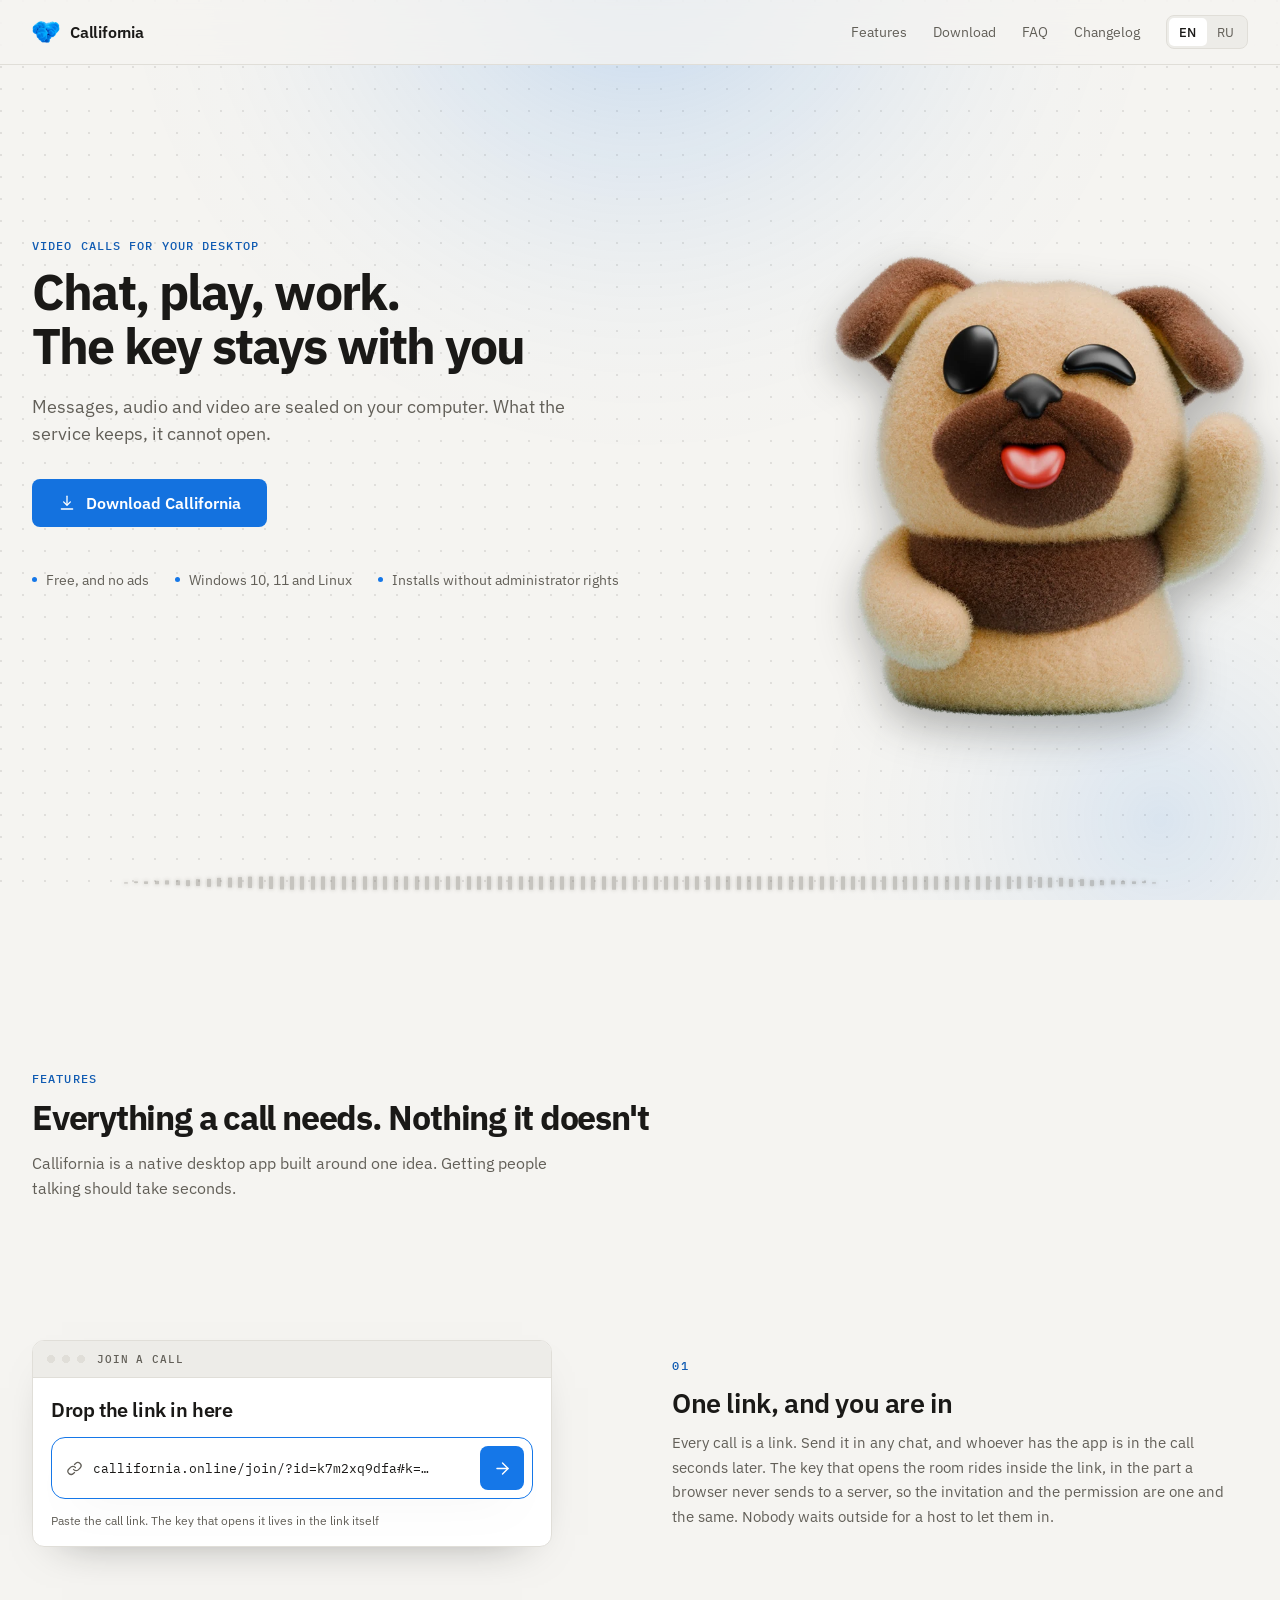
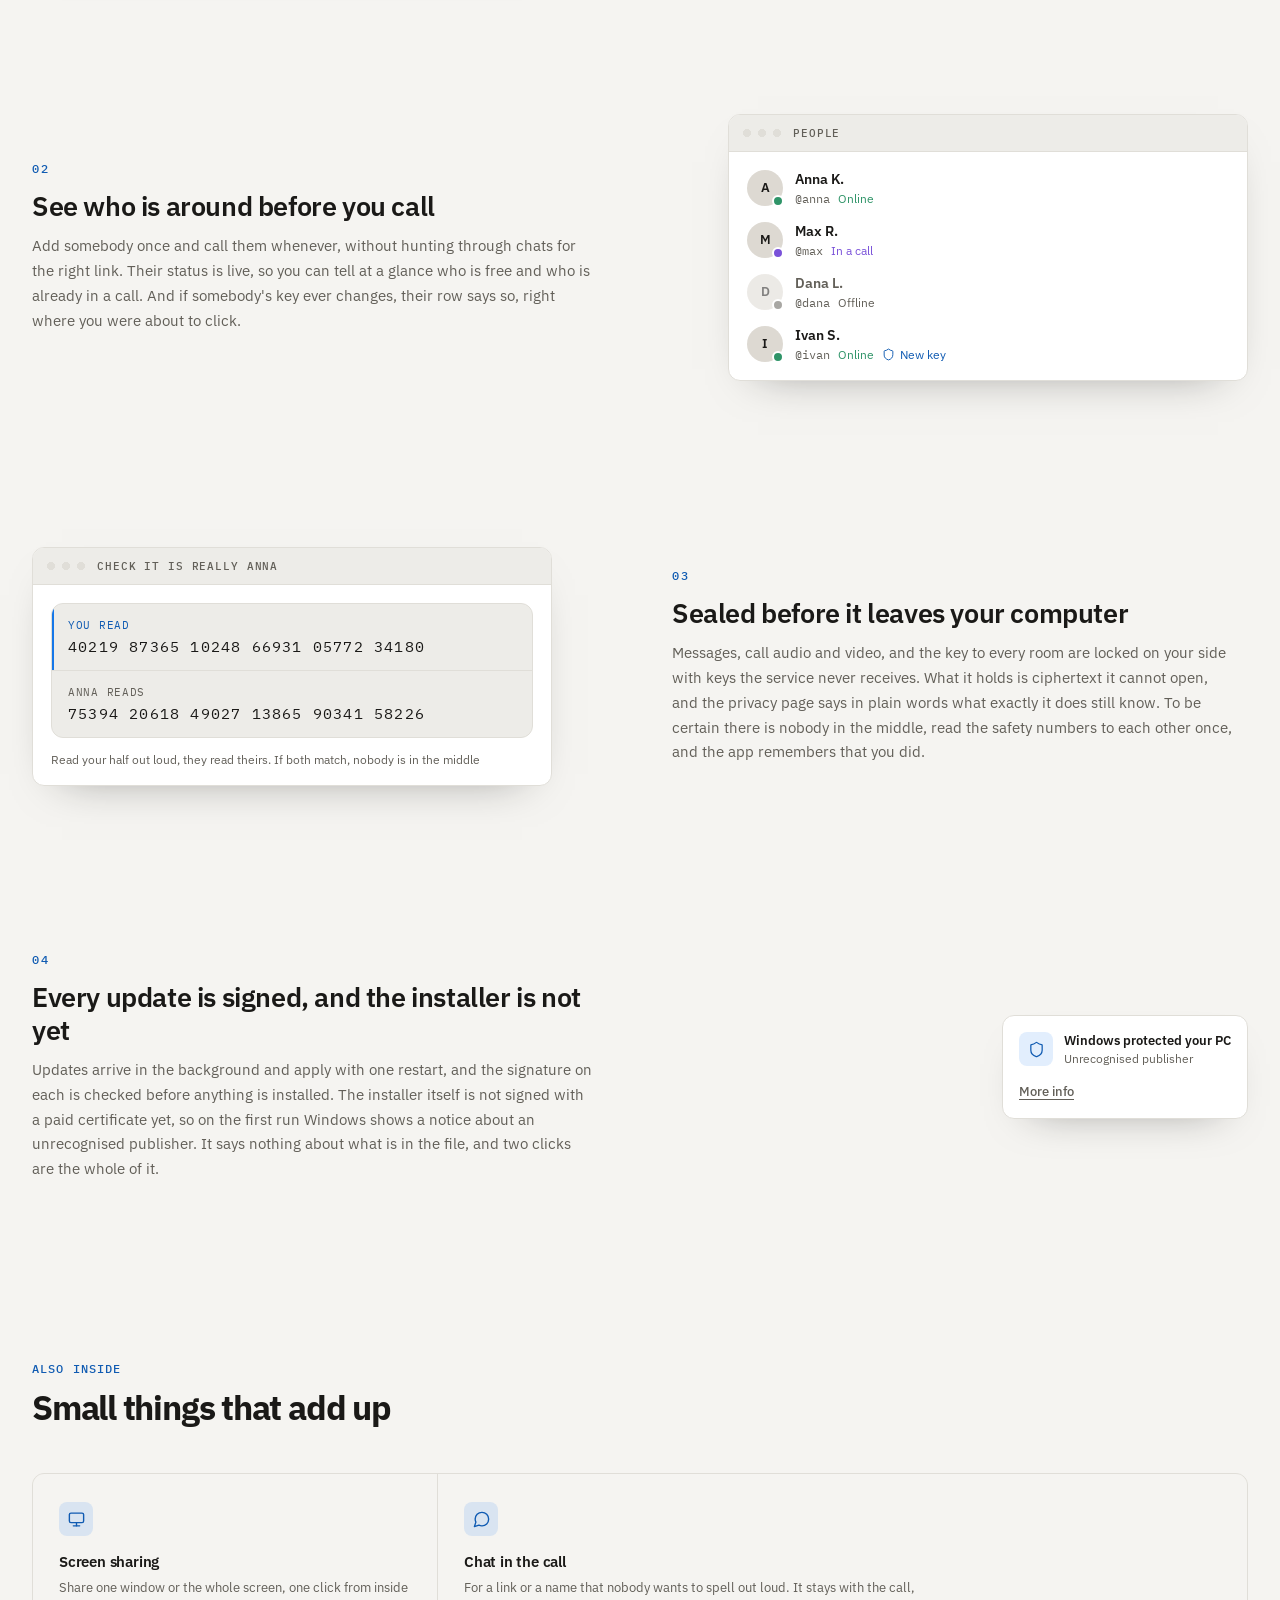
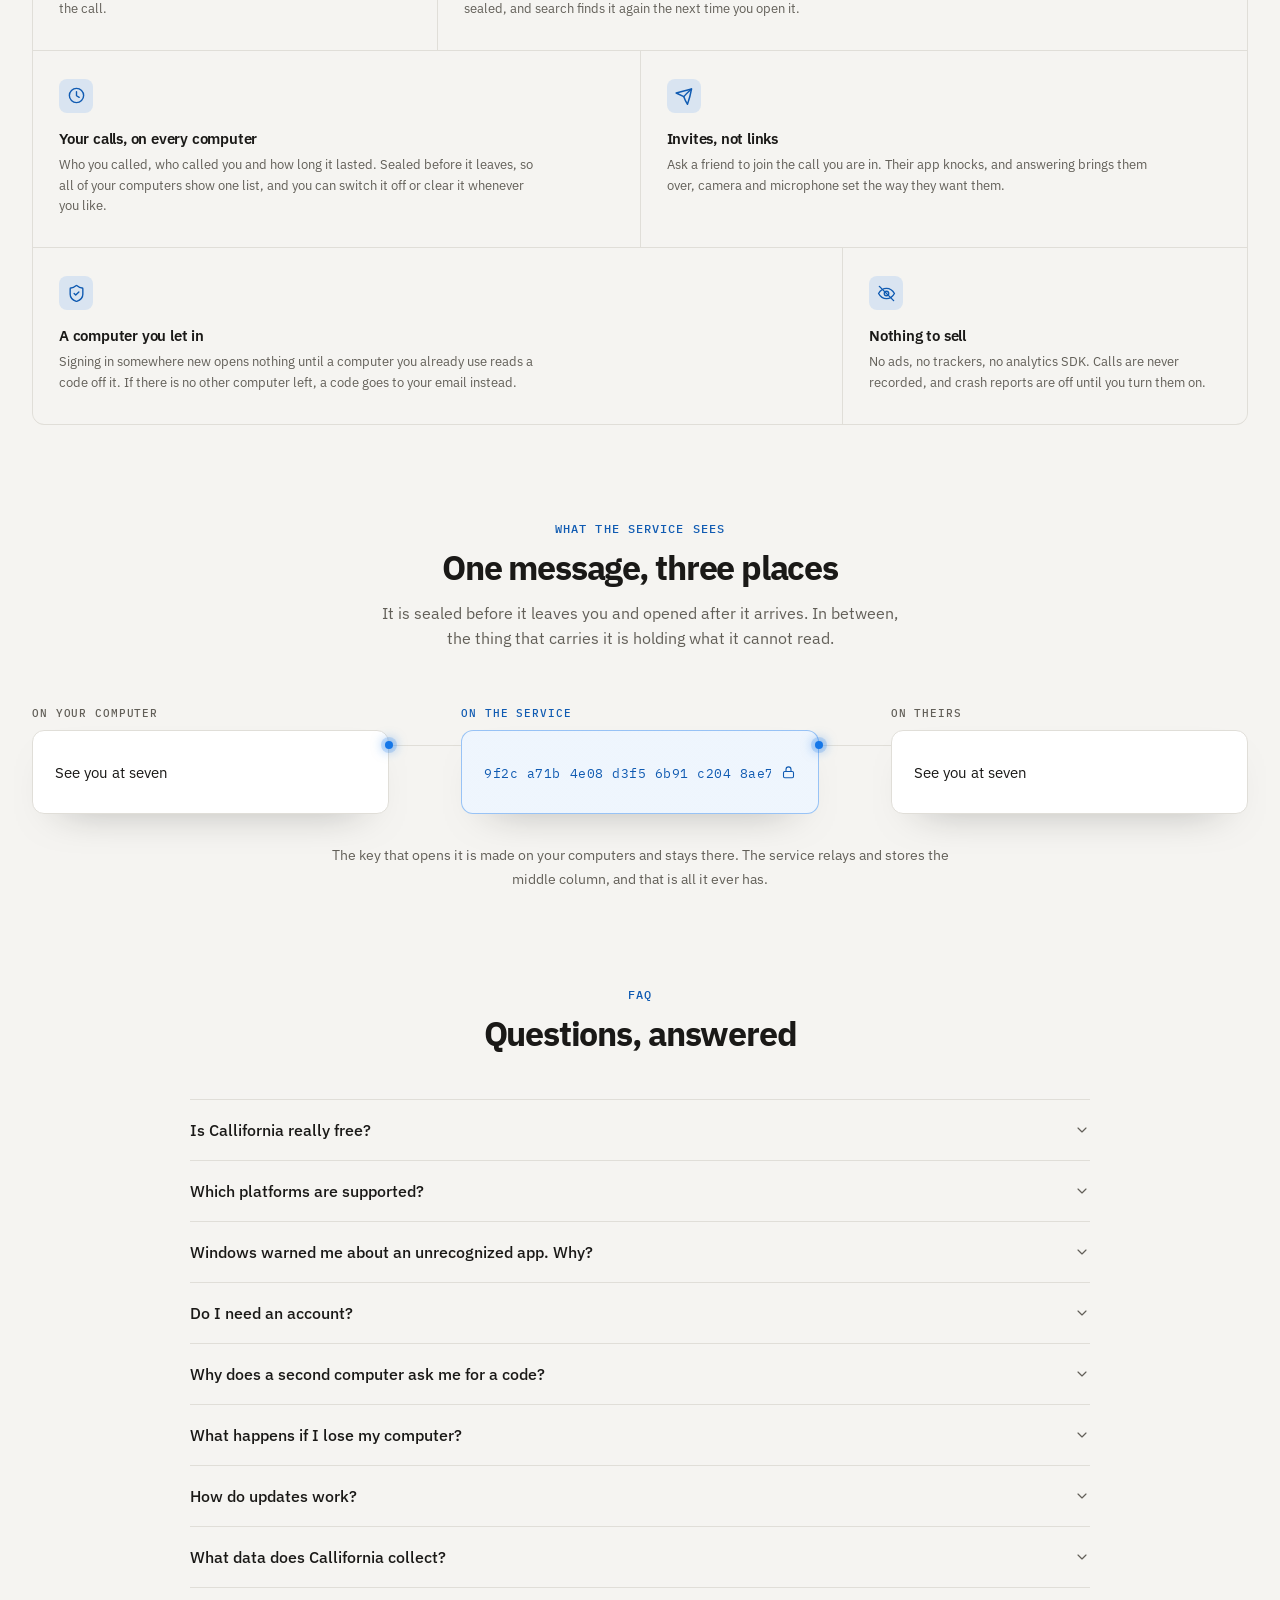
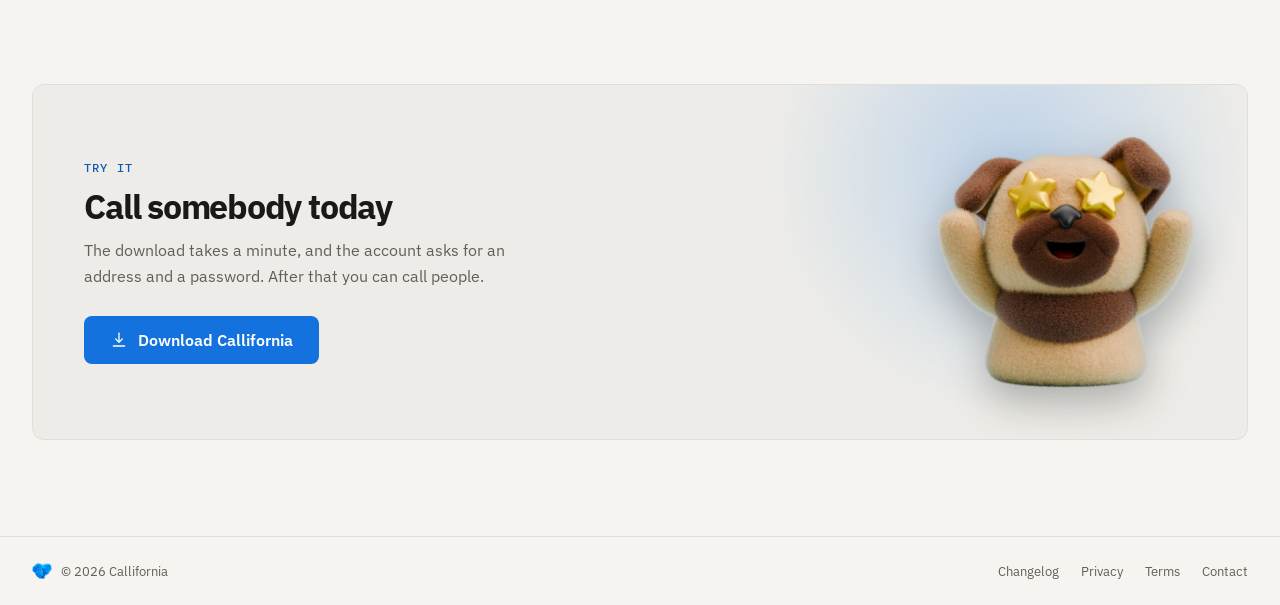
==== commit 43bddcc0: "Rework the home page, and say what the old headline only claimed The slogan was "Общайся, играй, раб" ====
--- a/index.html
+++ b/index.html
@@ -4,7 +4,7 @@
   <meta charset="utf-8" />
   <meta name="viewport" content="width=device-width, initial-scale=1" />
   <title data-i18n="page.index.title">Callifornia, encrypted video calls for Windows and Linux</title>
-  <meta name="description" data-i18n-content="page.index.desc" content="A simple, fast desktop app for video calls. Free, lightweight and encrypted end to end, for Windows and Linux." />
+  <meta name="description" data-i18n-content="page.index.desc" content="A free desktop app for video calls, for Windows and Linux. Messages and call media are sealed on your computer, and the key never reaches the service." />
   <link rel="icon" href="assets/favicon.ico" />
 
   <!-- Link previews. Absolute URLs on purpose: a scraper reads these out of
@@ -12,7 +12,7 @@
   <meta property="og:type" content="website" />
   <meta property="og:url" content="https://callifornia.online/" />
   <meta property="og:title" content="Callifornia, encrypted video calls for Windows and Linux" />
-  <meta property="og:description" content="A simple, fast desktop app for video calls. Free, lightweight and encrypted end to end, for Windows and Linux." />
+  <meta property="og:description" content="A free desktop app for video calls, for Windows and Linux. Messages and call media are sealed on your computer, and the key never reaches the service." />
   <meta property="og:image" content="https://callifornia.online/assets/logo.png" />
   <meta name="twitter:card" content="summary" />
 
@@ -71,8 +71,13 @@
     <section class="hero">
       <div class="hero-copy">
         <p class="eyebrow" data-i18n="hero.eyebrow">Video calls for your desktop</p>
-        <h1 data-i18n-html="hero.title">Chat, play, work.<br /><span>Flawless look.</span> <span>Uncompromising safety.</span></h1>
-        <p class="hero-sub" data-i18n="hero.sub">A simple, fast desktop app for video calls. Free, lightweight and encrypted end to end, for Windows and Linux.</p>
+        <h1 data-i18n-html="hero.title">Chat, play, work.<br /><span>The key stays with you</span></h1>
+        <!-- Not "a simple, fast, lightweight app": that was three adjectives
+             nobody can check, and the free/Windows/Linux half of it now sits
+             in the facts list below as three things they can. What is left for
+             the sub is the one thing the headline asserts but does not
+             explain. -->
+        <p class="hero-sub" data-i18n="hero.sub">Messages, audio and video are sealed on your computer. What the service keeps, it cannot open.</p>
 
         <!-- One button, and it downloads nothing. The picker, the version
              line and the box that has to be ticked live on a page of their
@@ -85,6 +90,18 @@
           </a>
         </div>
 
+        <!-- The hero used to end at the button, and the composition ran out of
+             content two thirds of the way down its own minimum height. What
+             fills the rest is deliberately not another claim: every item here
+             is a fact the reader can check on this page or in the installer,
+             which is the one thing the old headline's "flawless" and
+             "uncompromising" could not offer. -->
+        <ul class="hero-facts" role="list">
+          <li data-i18n="hero.fact.free">Free, and no ads</li>
+          <li data-i18n="hero.fact.os">Windows 10, 11 and Linux</li>
+          <li data-i18n="hero.fact.install">Installs without administrator rights</li>
+        </ul>
+
         <div class="cta-mobile">
           <span class="mobile-badge" data-i18n="mobile.badge">Made for computers</span>
           <p class="mobile-text" data-i18n="mobile.text">Callifornia is a desktop app for Windows and Linux. Open this page on a computer to download it.</p>
@@ -100,11 +117,129 @@
     </section>
 
 
+    <!-- A band of sound between the hero and the features. It is the one
+         thing on the page that is purely a breath rather than an argument, and
+         it is honest about the product in the way a picture of a fake call was
+         not: this is an app people talk through.
+
+         Two animations per bar, both on the bar itself. The height runs on a
+         negative stagger, which makes the row read as one wave travelling
+         rather than a hundred bars twitching. The colour runs on a positive
+         one, so a light crosses the band left to right. The glow is
+         box-shadow in currentColor, so it brightens and fades with the colour
+         instead of needing a rule of its own. -->
+    <div class="waveband" aria-hidden="true">
+      <div class="container">
+        <div class="wave" data-reveal>
+          <span style="--i:0"></span>
+          <span style="--i:1"></span>
+          <span style="--i:2"></span>
+          <span style="--i:3"></span>
+          <span style="--i:4"></span>
+          <span style="--i:5"></span>
+          <span style="--i:6"></span>
+          <span style="--i:7"></span>
+          <span style="--i:8"></span>
+          <span style="--i:9"></span>
+          <span style="--i:10"></span>
+          <span style="--i:11"></span>
+          <span style="--i:12"></span>
+          <span style="--i:13"></span>
+          <span style="--i:14"></span>
+          <span style="--i:15"></span>
+          <span style="--i:16"></span>
+          <span style="--i:17"></span>
+          <span style="--i:18"></span>
+          <span style="--i:19"></span>
+          <span style="--i:20"></span>
+          <span style="--i:21"></span>
+          <span style="--i:22"></span>
+          <span style="--i:23"></span>
+          <span style="--i:24"></span>
+          <span style="--i:25"></span>
+          <span style="--i:26"></span>
+          <span style="--i:27"></span>
+          <span style="--i:28"></span>
+          <span style="--i:29"></span>
+          <span style="--i:30"></span>
+          <span style="--i:31"></span>
+          <span style="--i:32"></span>
+          <span style="--i:33"></span>
+          <span style="--i:34"></span>
+          <span style="--i:35"></span>
+          <span style="--i:36"></span>
+          <span style="--i:37"></span>
+          <span style="--i:38"></span>
+          <span style="--i:39"></span>
+          <span style="--i:40"></span>
+          <span style="--i:41"></span>
+          <span style="--i:42"></span>
+          <span style="--i:43"></span>
+          <span style="--i:44"></span>
+          <span style="--i:45"></span>
+          <span style="--i:46"></span>
+          <span style="--i:47"></span>
+          <span style="--i:48"></span>
+          <span style="--i:49"></span>
+          <span style="--i:50"></span>
+          <span style="--i:51"></span>
+          <span style="--i:52"></span>
+          <span style="--i:53"></span>
+          <span style="--i:54"></span>
+          <span style="--i:55"></span>
+          <span style="--i:56"></span>
+          <span style="--i:57"></span>
+          <span style="--i:58"></span>
+          <span style="--i:59"></span>
+          <span style="--i:60"></span>
+          <span style="--i:61"></span>
+          <span style="--i:62"></span>
+          <span style="--i:63"></span>
+          <span style="--i:64"></span>
+          <span style="--i:65"></span>
+          <span style="--i:66"></span>
+          <span style="--i:67"></span>
+          <span style="--i:68"></span>
+          <span style="--i:69"></span>
+          <span style="--i:70"></span>
+          <span style="--i:71"></span>
+          <span style="--i:72"></span>
+          <span style="--i:73"></span>
+          <span style="--i:74"></span>
+          <span style="--i:75"></span>
+          <span style="--i:76"></span>
+          <span style="--i:77"></span>
+          <span style="--i:78"></span>
+          <span style="--i:79"></span>
+          <span style="--i:80"></span>
+          <span style="--i:81"></span>
+          <span style="--i:82"></span>
+          <span style="--i:83"></span>
+          <span style="--i:84"></span>
+          <span style="--i:85"></span>
+          <span style="--i:86"></span>
+          <span style="--i:87"></span>
+          <span style="--i:88"></span>
+          <span style="--i:89"></span>
+          <span style="--i:90"></span>
+          <span style="--i:91"></span>
+          <span style="--i:92"></span>
+          <span style="--i:93"></span>
+          <span style="--i:94"></span>
+          <span style="--i:95"></span>
+          <span style="--i:96"></span>
+          <span style="--i:97"></span>
+          <span style="--i:98"></span>
+          <span style="--i:99"></span>
+        </div>
+      </div>
+    </div>
+
     <section id="features" class="section container">
       <div data-reveal>
         <p class="eyebrow" data-i18n="features.eyebrow">Features</p>
-        <h2 class="section-title" data-i18n="features.title">Everything a call needs. Nothing it doesn't.</h2>
-        <p class="section-sub" data-i18n="features.sub">Callifornia is built as a native desktop app around one idea. Getting people talking should take seconds, not setup.</p>
+        <h2 class="section-title" data-i18n="features.title">Everything a call needs. Nothing it doesn't</h2>
+        <p class="section-sub" data-i18n="features.sub">Callifornia is a native desktop app built around one idea. Getting people talking should take seconds.</p>
       </div>
 
       <div class="feature" data-reveal>
@@ -113,9 +248,17 @@
           <p data-i18n="f1.text">Every call is a link. Send it in any chat, and whoever has the app is in the call seconds later. The key that opens the room rides inside the link, in the part a browser never sends to a server, so the invitation and the permission are one and the same. Nobody waits outside for a host to let them in.</p>
         </div>
         <div class="feature-visual">
-          <div class="join-mockup" aria-hidden="true">
-            <p class="eyebrow" data-i18n="mock.join.eyebrow">Join a call</p>
-            <p class="join-title" data-i18n="mock.join.title">Drop the link in here.</p>
+          <!-- All four visuals share this frame. The bar carries the label the
+               eyebrow used to, so the caption sits on the picture rather than
+               floating above it. -->
+          <div class="mock" aria-hidden="true">
+            <div class="mock-bar">
+              <span class="mock-dots"></span>
+              <p class="mock-label" data-i18n="mock.join.eyebrow">Join a call</p>
+            </div>
+            <div class="mock-body">
+          <div class="join-mockup">
+            <p class="join-title" data-i18n="mock.join.title">Drop the link in here</p>
             <div class="join-field">
               <span class="join-glyph">
                 <svg viewBox="0 0 24 24" width="17" height="17" fill="none" stroke="currentColor" stroke-width="1.75" stroke-linecap="round" stroke-linejoin="round"><path d="M10.6 13.4a4.5 4.5 0 0 0 6.7.5l2.6-2.6a4.5 4.5 0 0 0-6.4-6.4L12 6.4"/><path d="M13.4 10.6a4.5 4.5 0 0 0-6.7-.5l-2.6 2.6a4.5 4.5 0 0 0 6.4 6.4L12 17.6"/></svg>
@@ -125,7 +268,9 @@
                 <svg viewBox="0 0 24 24" width="19" height="19" fill="none" stroke="currentColor" stroke-width="1.75" stroke-linecap="round" stroke-linejoin="round"><path d="M5 12h14"/><path d="M12 5l7 7-7 7"/></svg>
               </span>
             </div>
-            <p class="mock-hint" data-i18n="mock.join.hint">Paste the call link. The key that opens it lives in the link itself.</p>
+            <p class="mock-hint" data-i18n="mock.join.hint">Paste the call link. The key that opens it lives in the link itself</p>
+          </div>
+            </div>
           </div>
         </div>
       </div>
@@ -140,7 +285,13 @@
                avatar, the presence dot riding it, and under the name a single
                line holding the handle, the status and, when there is one, the
                key notice. -->
-          <div class="panel panel--people" aria-hidden="true">
+          <div class="mock" aria-hidden="true">
+            <div class="mock-bar">
+              <span class="mock-dots"></span>
+              <p class="mock-label" data-i18n="mock.people.label">People</p>
+            </div>
+            <div class="mock-body">
+          <div class="panel panel--people">
             <div class="person-row">
               <span class="avatar">A<span class="dot dot--online"></span></span>
               <div class="person-grow">
@@ -186,20 +337,30 @@
               </div>
             </div>
           </div>
+            </div>
+          </div>
         </div>
       </div>
 
       <div class="feature" data-reveal>
         <div class="feature-copy">
           <h3 data-i18n="f3.title">Sealed before it leaves your computer</h3>
-          <p data-i18n="f3.text">Messages, call audio and video, and the key to every room are locked on your side with keys the server never receives. What it holds is ciphertext it cannot open, and the privacy page says in plain words what it does still know. To be certain there is nobody in the middle, read the safety numbers to each other once, and the app remembers that you did.</p>
+          <p data-i18n="f3.text">Messages, call audio and video, and the key to every room are locked on your side with keys the service never receives. What it holds is ciphertext it cannot open, and the privacy page says in plain words what exactly it does still know. To be certain there is nobody in the middle, read the safety numbers to each other once, and the app remembers that you did.</p>
         </div>
         <div class="feature-visual">
           <!-- SafetyNumberDialog.qml's card: one number split in two halves by
                a rule, thirty digits each in six groups of five. The half you
                read aloud carries the accent bar and the accent label. -->
-          <div class="safety-card" aria-hidden="true">
-            <p class="eyebrow" data-i18n="mock.safety.eyebrow">Check it is really Anna</p>
+          <div class="mock" aria-hidden="true">
+            <div class="mock-bar">
+              <span class="mock-dots"></span>
+              <!-- The bar carries the task rather than a screen name. This
+                   card had both, one under the other, which put two lines of
+                   uppercase mono on top of each other. -->
+              <p class="mock-label" data-i18n="mock.safety.eyebrow">Check it is really Anna</p>
+            </div>
+            <div class="mock-body">
+          <div class="safety-card">
             <div class="safety-panel">
               <div class="safety-half safety-half--ours">
                 <p class="safety-label" data-i18n="mock.safety.you">You read</p>
@@ -210,32 +371,43 @@
                 <p class="safety-digits">75394 20618 49027 13865 90341 58226</p>
               </div>
             </div>
-            <p class="mock-hint" data-i18n="mock.safety.hint">Read your half out loud, they read theirs. If both match, nobody is in the middle.</p>
+            <p class="mock-hint" data-i18n="mock.safety.hint">Read your half out loud, they read theirs. If both match, nobody is in the middle</p>
+          </div>
+            </div>
           </div>
         </div>
       </div>
 
       <div class="feature" data-reveal>
         <div class="feature-copy">
-          <h3 data-i18n="f4.title">Updates, kept simple</h3>
-          <p data-i18n="f4.text">On Windows, new versions arrive in the background and apply with a single restart, so you never reinstall anything. On Linux, the app tells you when one's ready and your package manager takes it from there. Either way, every update is cryptographically signed.</p>
+          <h3 data-i18n="f4.title">Every update is signed, and the installer is not yet</h3>
+          <p data-i18n="f4.text">Updates arrive in the background and apply with one restart, and the signature on each is checked before anything is installed. The installer itself is not signed with a paid certificate yet, so on the first run Windows shows a notice about an unrecognised publisher. It says nothing about what is in the file, and two clicks are the whole of it.</p>
         </div>
         <div class="feature-visual">
-          <div class="panel" aria-hidden="true">
-            <div class="panel-row">
-              <span class="panel-icon">
-                <svg viewBox="0 0 24 24" width="17" height="17" fill="none" stroke="currentColor" stroke-width="1.75" stroke-linecap="round" stroke-linejoin="round"><polyline points="23 4 23 10 17 10"/><polyline points="1 20 1 14 7 14"/><path d="M3.51 9a9 9 0 0 1 14.85-3.36L23 10M1 14l4.64 4.36A9 9 0 0 0 20.49 15"/></svg>
+          <!-- A diagram in this site's own colours and radii, not a copy of the
+               Windows dialog: it is here to show which two words to click, and
+               an imitation of somebody else's chrome would claim more than
+               that. The whole thing runs on one 9s loop in CSS. -->
+          <div class="ss" aria-hidden="true">
+            <div class="ss-head">
+              <span class="ss-shield">
+                <svg viewBox="0 0 24 24" width="17" height="17" fill="none" stroke="currentColor" stroke-width="1.75" stroke-linecap="round" stroke-linejoin="round"><path d="M20 13c0 5-3.5 7.5-7.66 8.95a1 1 0 0 1-.67-.01C7.5 20.5 4 18 4 13V6a1 1 0 0 1 1-1c2 0 4.5-1.2 6.24-2.72a1.17 1.17 0 0 1 1.52 0C14.51 3.81 17 5 19 5a1 1 0 0 1 1 1z"/></svg>
               </span>
               <div>
-                <p class="panel-title" data-i18n="mock.update.title">Downloading update</p>
-                <p class="panel-note" data-i18n="mock.update.note">Only the changed files</p>
-              </div>
-            </div>
-            <div class="progress"><div class="progress-fill"></div></div>
-            <p class="panel-foot">
-              <svg viewBox="0 0 24 24" width="15" height="15" fill="none" stroke="currentColor" stroke-width="1.75" stroke-linecap="round" stroke-linejoin="round"><path d="M20 13c0 5-3.5 7.5-7.66 8.95a1 1 0 0 1-.67-.01C7.5 20.5 4 18 4 13V6a1 1 0 0 1 1-1c2 0 4.5-1.2 6.24-2.72a1.17 1.17 0 0 1 1.52 0C14.51 3.81 17 5 19 5a1 1 0 0 1 1 1z"/><path d="m9 12 2 2 4-4"/></svg>
-              <span data-i18n="mock.update.signed">Signature checked before anything is applied</span>
-            </p>
+                <p class="ss-title" data-i18n="warn.mock.title">Windows protected your PC</p>
+                <p class="ss-sub" data-i18n="warn.mock.sub">Unrecognised publisher</p>
+              </div>
+            </div>
+
+            <p class="ss-more" data-i18n="warn.mock.more">More info</p>
+
+            <div class="ss-reveal">
+              <p class="ss-file"><span data-i18n="warn.mock.app">App</span> <b>CalliforniaSetup.exe</b></p>
+              <div class="ss-actions">
+                <span class="ss-btn ss-btn--run" data-i18n="warn.mock.run">Run anyway</span>
+                <span class="ss-btn" data-i18n="warn.mock.no">Don't run</span>
+              </div>
+            </div>
           </div>
         </div>
       </div>
@@ -244,7 +416,7 @@
     <section class="section container">
       <div data-reveal>
         <p class="eyebrow" data-i18n="also.eyebrow">Also inside</p>
-        <h2 class="section-title" data-i18n="also.title">Small things that add up.</h2>
+        <h2 class="section-title" data-i18n="also.title">Small things that add up</h2>
       </div>
 
       <div class="tiles" data-reveal>
@@ -293,29 +465,59 @@
       </div>
     </section>
 
+    <!-- This slot used to hold "on a call in three steps": download, sign up,
+         call, which is the install path of every application ever written and
+         said nothing this page had not already said twice. What stands here
+         instead is the one claim the page leans on hardest and had never
+         actually shown: the same message, in the three places it exists, with
+         the middle one being what the service holds.
+
+         The motion is the point rather than decoration. It runs on a loop
+         rather than once on reveal, and every part of it is CSS: no script
+         drives it, so it cannot arrive late or fail to arrive. -->
     <section id="how" class="section container">
       <div class="section-head--center" data-reveal>
-        <p class="eyebrow" data-i18n="how.eyebrow">How it works</p>
-        <h2 class="section-title" data-i18n="how.title">On a call in three steps</h2>
-        <p class="section-sub" data-i18n="how.sub">No admin rights, no account maze, no browser plugins.</p>
-      </div>
-      <div class="steps" data-reveal>
-        <div class="step">
-          <div class="step-num">1</div>
-          <h3 data-i18n="how.1.title">Download &amp; run</h3>
-          <p data-i18n="how.1.text">Grab the installer and run it. It installs for you alone, needs no administrator rights, and finishes in seconds.</p>
-        </div>
-        <div class="step">
-          <div class="step-num">2</div>
-          <h3 data-i18n="how.2.title">Make an account</h3>
-          <p data-i18n="how.2.text">An address and a password is the whole form. A code lands in your inbox, you type it in, and your username comes from the address itself. You are not filling out a profile.</p>
-        </div>
-        <div class="step">
-          <div class="step-num">3</div>
-          <h3 data-i18n="how.3.title">Start talking</h3>
-          <p data-i18n="how.3.text">Start a call and send its link, or ring a friend straight from your list. Screen sharing is one click away.</p>
-        </div>
-      </div>
+        <p class="eyebrow" data-i18n="seal.eyebrow">What the service sees</p>
+        <h2 class="section-title" data-i18n="seal.title">One message, three places</h2>
+        <p class="section-sub" data-i18n="seal.sub">It is sealed before it leaves you and opened after it arrives. In between, the thing that carries it is holding what it cannot read.</p>
+      </div>
+
+      <div class="seal" data-reveal>
+        <figure class="seal-node">
+          <figcaption class="seal-cap" data-i18n="seal.you">On your computer</figcaption>
+          <div class="seal-card">
+            <p class="seal-msg" data-i18n="seal.msg">See you at seven</p>
+          </div>
+        </figure>
+
+        <div class="seal-wire" aria-hidden="true"><span class="seal-packet"></span></div>
+
+        <figure class="seal-node seal-node--mid">
+          <figcaption class="seal-cap" data-i18n="seal.mid">On the service</figcaption>
+          <div class="seal-card seal-card--cipher">
+            <!-- A strip of hex wider than its window, slid left in steps. The
+                 characters appear to change because a different slice of the
+                 strip is showing, which costs one transform and no script. -->
+            <span class="seal-hex" aria-hidden="true">
+              <span class="seal-hex-strip">9f2c a71b 4e08 d3f5 6b91 c204 8ae7 1d5b 30f9 7c46 e2a8 5901 bd37 4f6e a0c2 87d1 2b95 6ea3 f418 c7d0 39b6 5a2f 0e84 d91c</span>
+            </span>
+            <span class="seal-lock" aria-hidden="true">
+              <svg viewBox="0 0 24 24" width="15" height="15" fill="none" stroke="currentColor" stroke-width="1.75" stroke-linecap="round" stroke-linejoin="round"><rect x="4" y="10.5" width="16" height="10" rx="2"/><path d="M8 10.5V7a4 4 0 0 1 8 0v3.5"/></svg>
+            </span>
+          </div>
+        </figure>
+
+        <div class="seal-wire" aria-hidden="true"><span class="seal-packet seal-packet--late"></span></div>
+
+        <figure class="seal-node">
+          <figcaption class="seal-cap" data-i18n="seal.them">On theirs</figcaption>
+          <div class="seal-card seal-card--in">
+            <p class="seal-msg" data-i18n="seal.msg">See you at seven</p>
+          </div>
+        </figure>
+      </div>
+
+      <p class="seal-note" data-i18n="seal.note">The key that opens it is made on your computers and stays there. The service relays and stores the middle column, and that is all it ever has.</p>
     </section>
 
     <section id="faq" class="section container">
@@ -367,7 +569,7 @@
             <svg class="faq-chevron" viewBox="0 0 24 24" width="16" height="16" fill="none" stroke="currentColor" stroke-width="1.75" stroke-linecap="round" stroke-linejoin="round"><path d="M6 9l6 6 6-6"/></svg>
           </summary>
           <div class="faq-answer">
-            <p data-i18n="faq.second.a">Because a password on its own cannot tell you apart from somebody who has your password. A computer this account has not used before signs in but opens nothing until one you already use reads an eight character code off it. Typing that code proves somebody is sitting at both machines. When there is no other computer left, a code goes to your email instead, the way a password reset does.</p>
+            <p data-i18n="faq.second.a">Because a password on its own cannot tell you apart from somebody who has your password. A computer this account has not used before signs in but opens nothing until one you already use reads an eight character code off it. Typing that code proves somebody is sitting at both computers. When there is no other computer left, a code goes to your email instead, the way a password reset does.</p>
           </div>
         </details>
         <details class="faq-item">
@@ -397,6 +599,26 @@
             <p data-i18n-html="faq.data.a">What you say is not part of it. Messages and call media are sealed on your computer, so the service holds ciphertext it cannot open. What it does hold is your address, your profile, who your friends are, and when and how long you called, which is metadata and worth knowing about. Calls are never recorded, and crash reports are strictly voluntary and off by default. The <a href="privacy.html">privacy policy</a> spells out both halves.</p>
           </div>
         </details>
+      </div>
+    </section>
+
+    <!-- The page used to end on the last FAQ answer, with its only download
+         button three screens above. Somebody convinced by the way down had to
+         scroll back up to act on it. -->
+    <section class="section container">
+      <div class="closer" data-reveal>
+        <div class="closer-copy">
+          <p class="eyebrow" data-i18n="closer.eyebrow">Try it</p>
+          <h2 class="section-title" data-i18n="closer.title">Call somebody today</h2>
+          <p class="closer-sub" data-i18n="closer.sub">The download takes a minute, and the account asks for an address and a password. After that you can call people.</p>
+          <a class="btn-primary" href="download.html">
+            <svg viewBox="0 0 24 24" width="18" height="18" fill="none" stroke="currentColor" stroke-width="1.75" stroke-linecap="round" stroke-linejoin="round" aria-hidden="true"><path d="M12 3v11"/><path d="M7.5 10.5 12 15l4.5-4.5"/><path d="M4.5 20h15"/></svg>
+            <span data-i18n="download.jump">Download Callifornia</span>
+          </a>
+        </div>
+        <div class="closer-art" aria-hidden="true">
+          <img src="assets/mascot-cheer.webp" alt="" width="520" height="560" loading="lazy" />
+        </div>
       </div>
     </section>
 
--- a/assets/style.css
+++ b/assets/style.css
@@ -17,6 +17,21 @@
   --text: #F5F4F1;
   --muted: #A8A49C;
   --accent: #2778F6;
+  /* One accent used to do four jobs: fills, borders, the focus ring, and text.
+     The first three are non-text and clear their 3:1 bar comfortably; the two
+     that carry text did not clear 4.5:1 in either theme, so they get their own
+     values. Hue and saturation are the brand's in all of them and only
+     lightness moves, by the smallest step that clears the bar.
+
+     --accent-text  #5d9af8  6.10:1 on the canvas, 4.57:1 under the backdrop's
+                             brightest point, where the old #2778F6 gave 3.14.
+     --accent-btn   #166df5  white on it is 4.63:1; the old fill gave 4.11.
+     --accent-btn-hover      hover darkens now. brightness(1.16) lightened the
+                             fill under a white label and took it to 3.36:1,
+                             i.e. hover was worse than rest. */
+  --accent-text: #5d9af8;
+  --accent-btn: #166df5;
+  --accent-btn-hover: #095ee1;
   --accent-rgb: 39, 120, 246;
   --accent-soft: rgba(39, 120, 246, 0.2);
   --muted-rgb: 168, 164, 156;
@@ -63,11 +78,18 @@
     --elevated: #FFFFFF;
     --border: #E0DED8;
     --text: #1A1917;
-    --muted: #6B6860;
+    /* 5.79:1 on the flat canvas and 4.70:1 under the backdrop's brightest
+       point, where #6B6860 gave 4.11 and missed the bar. */
+    --muted: #625F58;
     --accent: #1577E8;
+    --accent-text: #105bb2;
+    --accent-btn: #1472df;
+    --accent-btn-hover: #1265c5;
     --accent-rgb: 21, 119, 232;
     --accent-soft: rgba(21, 119, 232, 0.12);
-    --muted-rgb: 107, 104, 96;
+    /* Follows --muted above, or the dot grain would be drawn in the grey that
+       token used to hold. */
+    --muted-rgb: 98, 95, 88;
     --online: #2F9468;
     --incall: #7A52D9;
     --avatar: #DDD9D2;
@@ -91,7 +113,13 @@
 
 * { box-sizing: border-box; }
 
-html { scroll-behavior: smooth; }
+html {
+  scroll-behavior: smooth;
+  /* Lets a height animate to and from `auto`, which is what the FAQ panel at
+     the bottom of this file needs. Ignored where it is not supported, and the
+     panel there falls back to snapping open. */
+  interpolate-size: allow-keywords;
+}
 
 html, body {
   margin: 0;
@@ -369,7 +397,11 @@
 .hero-copy {
   position: relative;
   z-index: 1;
-  width: min(680px, 100%);
+  /* 760, up from 680. The lane between the page's left inset and the art is
+     about 780px on everything from 1240px up (the art caps at 480 and sits
+     20px inside the same inset), so 760 is the width that lane will actually
+     give back, and the headline below is sized against it. */
+  width: min(760px, 100%);
   /* The app's `inset`, a percentage of the window rather than a constant: on a
      wide screen the copy comes in off the edge instead of just growing. The
      second term is the content column's own left edge, and the larger wins:
@@ -381,42 +413,75 @@
 }
 
 .hero h1 {
-  /* The slogan is three lines, so what has to fit this 680px column is one
-     sentence rather than the pair of them. That is a far cheaper thing to ask,
-     and it buys back the size a two line rule had been spending: 42px instead
-     of 27, which is the difference between a headline and a caption.
-
-     42 and not more because at 44 the Russian "Бескомпромиссная
-     безопасность." reaches 680 and breaks inside itself, which would make it
-     four lines. English has room to spare at that size and takes it, so one
-     size serves both again. Measured off the spans in the page, never off a
-     canvas: they are inline-block, each rounds up to a whole pixel, and
-     neither shapes across the space between them. */
-  font-size: clamp(28px, 3.3vw, 42px);
+  /* The slogan is two lines now, not three, and the longest of them is the
+     Russian "Общайтесь, играйте, работайте." at 30 characters. The old rule
+     had to fit "Безупречный вид. Бескомпромиссная безопасность." — two
+     sentences on one line — and paid 42px for it. One sentence per line is a
+     much cheaper thing to ask, and the change buys the difference back as
+     size.
+
+     50 and not more because at 50 that Russian line measures 735px against
+     the 760px column, and the next step up crosses it. English is far shorter
+     at both lines and has room to spare, so one size serves both. Measured off
+     the rendered spans, never off a canvas: they are inline-block, each rounds
+     up to a whole pixel, and neither shapes across the break between them. */
+  font-size: clamp(1.75rem, 4vw, 3.125rem);
   font-weight: 700;
   /* The app derives tracking from the size (-0.036em) rather than fixing it,
      so a headline keeps its shape as it scales. */
   letter-spacing: -0.036em;
-  line-height: 1.11;
-  margin: 0 0 18px;
-}
-
-/* The second line is two sentences, and each is a box, so the break lands
-   between them rather than inside one. At this size the pair never fits the
-   column, so that break is what makes the slogan three lines. Narrower still,
-   they are stacked outright (see the media query further down) rather than
-   left to a wrap that depends on the width. */
+  line-height: 1.08;
+  margin: 0 0 20px;
+}
+
+/* The second line is the one carrying the claim, and it is a box so that the
+   break lands before it rather than inside it. */
 .hero h1 span { display: inline-block; }
 
-/* No per language size any more. It existed only to keep the pair of sentences
-   on one line, and they no longer have to be. */
-
 .hero-sub {
-  font-size: 18px;
-  color: var(--muted);
-  max-width: 460px;
+  font-size: 1.125rem;
+  color: var(--muted);
+  /* The Russian sentence is a third longer than the English one and at 480 it
+     left "открыть." alone on a third line. */
+  max-width: 540px;
   line-height: 1.5;
-  margin: 0 0 34px;
+  margin: 0 0 32px;
+  /* Browsers that have it keep a word off the last line by themselves; the
+     ones that do not are back to the plain wrap the width above already
+     handles. */
+  text-wrap: pretty;
+}
+
+/* ---------- Hero facts ----------
+   The hero's minimum height is a screen, and until now its content stopped
+   about two thirds of the way down it. This row is what fills the rest, and
+   what goes in it is constrained: a fact the reader can check on this page or
+   in the installer, never a second adjective. The dot is the presence dot from
+   PeopleScreen, at the size a list marker wants. */
+.hero-facts {
+  list-style: none;
+  display: flex;
+  flex-wrap: wrap;
+  gap: 10px 26px;
+  margin: 44px 0 0;
+  padding: 0;
+  font-size: 0.875rem;
+  color: var(--muted);
+}
+
+.hero-facts li {
+  display: flex;
+  align-items: center;
+  gap: 9px;
+}
+
+.hero-facts li::before {
+  content: "";
+  width: 5px;
+  height: 5px;
+  border-radius: 50%;
+  background: var(--accent);
+  flex: none;
 }
 
 /* The character, in the corner it sits in inside the app. Two caps and
@@ -455,6 +520,8 @@
    does not end up with a dog and no room for the headline. */
 @media (max-height: 780px) {
   .hero-art { --art-w: clamp(210px, 28%, 380px); }
+  /* The trio scales off --dog's own vw term, so it needs no rule here. */
+  .thanks { --dog: clamp(96px, 22vw, 210px); }
 }
 
 .download-block {
@@ -482,20 +549,22 @@
   display: inline-flex;
   align-items: center;
   gap: 10px;
-  background: var(--accent);
+  background: var(--accent-btn);
   color: #fff;
   border: none;
   text-decoration: none;
   font-family: inherit;
   font-weight: 600;
-  font-size: 16px;
+  font-size: 1rem;
   padding: 14px 26px;
   border-radius: var(--radius-md);
   cursor: pointer;
-  transition: filter 0.15s ease;
-}
-/* 1.16, the app's number. 1.05 is invisible against a lit canvas. */
-.btn-primary:hover { filter: brightness(1.16); }
+  transition: background 0.15s ease;
+}
+/* Darkens rather than lightens. The app's brightness(1.16) is right for its
+   own buttons and wrong here: under a white label it drops the contrast to
+   3.36:1, making the hovered state less readable than the resting one. */
+.btn-primary:hover { background: var(--accent-btn-hover); }
 
 .download-meta {
   margin: 0;
@@ -549,9 +618,9 @@
   cursor: pointer;
   transition: background 0.15s ease, border-color 0.15s ease;
 }
-.accept:hover .accept-box { border-color: var(--accent); }
+.accept:hover .accept-box { border-color: var(--accent-text); }
 .accept-box:checked,
-.accept:hover .accept-box:checked { background: var(--accent); border-color: var(--accent); }
+.accept:hover .accept-box:checked { background: var(--accent); border-color: var(--accent-text); }
 
 /* The tick is Icons.qml's, masked rather than drawn, so it keeps the round
    caps the rest of the set has. */
@@ -577,7 +646,7 @@
   color: var(--text);
   cursor: inherit;
 }
-.accept-label a { color: var(--accent); text-decoration: none; }
+.accept-label a { color: var(--accent-text); text-decoration: none; }
 .accept-label a:hover { text-decoration: underline; }
 /* Nothing happened when the button was pressed, which reads as a broken page
    unless the reason moves. */
@@ -587,7 +656,7 @@
   32%, 64%, 96% { transform: translateX(5px); }
 }
 .accept--nudge { animation: accept-nudge 0.42s ease; }
-.accept--nudge .accept-box { border-color: var(--accent); }
+.accept--nudge .accept-box { border-color: var(--accent-text); }
 
 /* A download that is not available yet says so, rather than being a live
    button that silently declines. */
@@ -692,7 +761,7 @@
   text-transform: uppercase;
   letter-spacing: 0.4px;
   background: var(--accent-soft);
-  color: var(--accent);
+  color: var(--accent-text);
   padding: 2px 6px;
   border-radius: var(--radius-sm);
 }
@@ -704,6 +773,10 @@
   flex-direction: column;
   align-items: flex-start;
   gap: 12px;
+  /* The facts list sits directly above this on a phone, where the button it
+     normally follows is gone, and without a rule here the badge touches the
+     last fact. */
+  margin-top: 26px;
 }
 
 .mobile-badge {
@@ -726,6 +799,136 @@
   line-height: 1.55;
 }
 
+/* ---------- Wave band ----------
+   A hundred bars between the hero and the features. Two animations per bar,
+   both declared once and separated only by the delay each bar computes from
+   its own --i, so a hundred elements cost two keyframe rules.
+
+   `wave-rise` runs on a NEGATIVE stagger, which starts every bar at a
+   different point of the same cycle: the row reads as one wave moving through
+   it rather than as a hundred bars each doing their own thing.
+
+   `wave-lit` runs on a POSITIVE one, so the bright point begins at the left
+   and crosses. The glow is box-shadow in currentColor, so it follows the
+   colour up and back down without a rule of its own, which is also why a lit
+   bar glows and a resting one does not. */
+.waveband {
+  /* The top gap is the larger one on purpose: the hero's own bottom padding
+     stops well above the character, so a small gap here put the band under the
+     dog's feet rather than under the hero. */
+  padding: clamp(64px, 7vw, 104px) 0 clamp(34px, 3.5vw, 52px);
+  overflow: hidden;
+}
+
+.wave {
+  display: flex;
+  align-items: center;
+  justify-content: center;
+  gap: clamp(3px, 0.5vw, 7px);
+  height: 96px;
+}
+
+.wave span {
+  /* Full height in the middle of the band, tapered at both ends by the rules
+     below. The animation owns `transform`, so the taper cannot be a second
+     scale; it is the height of the box the scale works inside. */
+  --h: 100%;
+  display: block;
+  width: 4px;
+  height: var(--h);
+  flex: none;
+  border-radius: 999px;
+  background: currentColor;
+  color: rgba(var(--muted-rgb), 0.32);
+  box-shadow: 0 0 11px 0 currentColor;
+  /* Scaled from the middle, so the bar grows up and down at once and the band
+     stays symmetrical about its centre line. */
+  transform: scaleY(0.14);
+  animation:
+    wave-rise 2.6s ease-in-out infinite alternate,
+    wave-lit 5.5s linear infinite;
+  animation-delay:
+    calc(var(--i) * -0.056s),
+    calc(var(--i) * 0.028s);
+}
+
+@keyframes wave-rise {
+  from { transform: scaleY(0.1); }
+  to   { transform: scaleY(1); }
+}
+
+/* --- The taper ---
+   The band used to stop at full height, which read as a strip cut out of
+   something longer rather than as a sound with a beginning and an end. The
+   sixteen bars at each end step down to almost nothing, so the tallest bar can
+   never be an edge one. Paired selectors because the profile is symmetrical:
+   the nth from the left and the nth from the right get the same height. */
+.wave span:nth-child(1),  .wave span:nth-child(100) { --h: 10%; }
+.wave span:nth-child(2),  .wave span:nth-child(99)  { --h: 15%; }
+.wave span:nth-child(3),  .wave span:nth-child(98)  { --h: 20%; }
+.wave span:nth-child(4),  .wave span:nth-child(97)  { --h: 26%; }
+.wave span:nth-child(5),  .wave span:nth-child(96)  { --h: 32%; }
+.wave span:nth-child(6),  .wave span:nth-child(95)  { --h: 39%; }
+.wave span:nth-child(7),  .wave span:nth-child(94)  { --h: 46%; }
+.wave span:nth-child(8),  .wave span:nth-child(93)  { --h: 53%; }
+.wave span:nth-child(9),  .wave span:nth-child(92)  { --h: 60%; }
+.wave span:nth-child(10), .wave span:nth-child(91)  { --h: 67%; }
+.wave span:nth-child(11), .wave span:nth-child(90)  { --h: 74%; }
+.wave span:nth-child(12), .wave span:nth-child(89)  { --h: 80%; }
+.wave span:nth-child(13), .wave span:nth-child(88)  { --h: 86%; }
+.wave span:nth-child(14), .wave span:nth-child(87)  { --h: 91%; }
+.wave span:nth-child(15), .wave span:nth-child(86)  { --h: 95%; }
+.wave span:nth-child(16), .wave span:nth-child(85)  { --h: 98%; }
+
+/* The bright stretch sits at the START of the cycle, not near its end. With it
+   at 88% the first bar did not turn blue until 4.8s after the band appeared,
+   so the wave arrived grey and stayed grey through the moment anyone was
+   looking at it. At 0% the leading bar is accent the instant its animation is
+   released, and the delay below walks that across the band.
+
+   Roughly 14% of a 5.5s cycle is lit, which at 28ms of stagger per bar is a
+   moving group of about twenty five: a highlight crossing the band rather than
+   the whole row changing colour together. */
+@keyframes wave-lit {
+  0%              { color: var(--accent); }
+  6%              { color: rgba(var(--accent-rgb), 0.62); }
+  14%, 92%        { color: rgba(var(--muted-rgb), 0.32); }
+  /* Comes back up just before the loop point so the join is a fade rather
+     than a jump from grey straight to full accent. */
+  100%            { color: rgba(var(--accent-rgb), 0.55); }
+}
+
+/* --- The band lighting up ---
+   The wave is not there when the page opens. Each bar has no height and its
+   two animations are paused, and both are released on a stagger once the band
+   is scrolled into view, so the row lights left to right rather than being
+   found already running.
+
+   The stagger is on transition-delay rather than animation-delay because the
+   animations already own their delays: touching those would move the wave out
+   of phase with itself. */
+.js .wave[data-reveal] {
+  opacity: 1;
+  transform: none;
+  transition: none;
+}
+
+.js .wave[data-reveal] span {
+  height: 0;
+  opacity: 0;
+  animation-play-state: paused;
+  transition: height 0.5s cubic-bezier(0.22, 1, 0.36, 1), opacity 0.4s ease;
+  /* 100 bars at 11ms is a 1.1s sweep: fast enough to read as one gesture,
+     slow enough to see it cross. */
+  transition-delay: calc(var(--i) * 0.011s);
+}
+
+.js .wave[data-reveal].revealed span {
+  height: var(--h);
+  opacity: 1;
+  animation-play-state: running;
+}
+
 /* ---------- Sections ---------- */
 
 .section {
@@ -736,11 +939,11 @@
 
 .eyebrow {
   font-family: var(--mono);
-  font-size: 12px;
+  font-size: 0.75rem;
   font-weight: 500;
   letter-spacing: 1.1px;
   text-transform: uppercase;
-  color: var(--accent);
+  color: var(--accent-text);
   margin: 0 0 12px;
 }
 
@@ -770,18 +973,35 @@
   grid-template-columns: minmax(0, 1fr) minmax(0, 1fr);
   gap: clamp(48px, 5vw, 96px);
   align-items: center;
-  padding: 52px 0;
-}
-.feature + .feature { border-top: 1px solid var(--border); }
+  padding: clamp(56px, 6.5vw, 92px) 0;
+  counter-increment: feature;
+}
+/* No hairline between rows any more. Four pairs separated by a rule read as a
+   spec table; what separates them now is the space, and what marks them is the
+   index below, which is also what tells a reader how many there are. */
 .feature:nth-child(even) .feature-visual { order: -1; }
 
 /* The row is as wide as the page; a line of body text is not. */
 .feature-copy { max-width: 560px; }
 
+/* Counter rather than four hand-written numbers in the markup: the sequence
+   cannot drift out of step with the rows when one is added or moved. */
+.feature-copy::before {
+  content: counter(feature, decimal-leading-zero);
+  display: block;
+  font-family: var(--mono);
+  font-size: 12px;
+  font-weight: 500;
+  letter-spacing: 0.14em;
+  color: var(--accent-text);
+  margin-bottom: 14px;
+}
+
 .feature-copy h3 {
-  font-size: 23px;
+  font-size: clamp(22px, 2.2vw, 27px);
   font-weight: 600;
   letter-spacing: -0.4px;
+  line-height: 1.2;
   margin: 0 0 12px;
 }
 
@@ -794,6 +1014,72 @@
 
 .feature-visual { display: flex; justify-content: flex-end; min-width: 0; }
 .feature:nth-child(even) .feature-visual { justify-content: flex-start; }
+
+/* ---------- Mock frame ----------
+   All four feature visuals sit in one frame now. Two of them used to carry a
+   panel of their own and two were bare, so the column read as four unrelated
+   sketches rather than four pictures of the same app.
+
+   The bar is a frame, not a chrome imitation: the dots do not light up, there
+   is no close button, and nothing in here is clickable. Everything below is
+   still a picture, which is what the note on the old block said and still
+   holds. */
+.mock {
+  width: 100%;
+  max-width: 520px;
+  background: var(--elevated);
+  border: 1px solid var(--border);
+  border-radius: var(--radius-xl);
+  overflow: hidden;
+  box-shadow: var(--shadow-panel);
+  transition: background 0.25s ease, border-color 0.25s ease;
+}
+
+.mock-bar {
+  display: flex;
+  align-items: center;
+  gap: 12px;
+  padding: 11px 14px;
+  background: var(--surface);
+  border-bottom: 1px solid var(--border);
+}
+
+/* Three dots out of one element and one gradient. Three spans would be three
+   more nodes in a picture that is already decorative. */
+.mock-dots {
+  flex: none;
+  width: 38px;
+  height: 8px;
+  background: radial-gradient(circle 4px at 4px 4px, var(--border) 96%, transparent)
+              0 0 / 15px 8px repeat-x;
+}
+
+.mock-label {
+  margin: 0;
+  font-family: var(--mono);
+  font-size: 11px;
+  font-weight: 500;
+  letter-spacing: 0.08em;
+  text-transform: uppercase;
+  color: var(--muted);
+  white-space: nowrap;
+  overflow: hidden;
+  text-overflow: ellipsis;
+}
+
+.mock-body { padding: 18px; }
+
+/* Inside the frame, a panel is the content and drops its own frame. This is
+   why the two panels needed no markup change to move in. */
+.mock .panel {
+  max-width: none;
+  background: none;
+  border: 0;
+  box-shadow: none;
+  padding: 0;
+}
+.mock .join-mockup,
+.mock .safety-card { max-width: none; }
 
 /* ---------- Mini mockups ----------
    Small pieces of the real app, drawn with its palette, radii and glyphs.
@@ -823,7 +1109,7 @@
   height: 36px;
   border-radius: var(--radius-md);
   background: var(--accent-soft);
-  color: var(--accent);
+  color: var(--accent-text);
   display: flex;
   align-items: center;
   justify-content: center;
@@ -993,7 +1279,7 @@
   display: inline-flex;
   align-items: center;
   gap: 5px;
-  color: var(--accent);
+  color: var(--accent-text);
 }
 .key-chip svg { flex-shrink: 0; }
 
@@ -1042,7 +1328,7 @@
   text-transform: uppercase;
   color: var(--muted);
 }
-.safety-half--ours .safety-label { color: var(--accent); }
+.safety-half--ours .safety-label { color: var(--accent-text); }
 
 .safety-digits {
   margin: 0;
@@ -1059,7 +1345,8 @@
 .tiles {
   margin-top: 46px;
   display: grid;
-  grid-template-columns: repeat(3, 1fr);
+  /* Six columns so the cells below can take unequal widths out of one grid. */
+  grid-template-columns: repeat(6, 1fr);
   gap: 1px;
   background: var(--border);
   border: 1px solid var(--border);
@@ -1067,12 +1354,23 @@
   overflow: hidden;
 }
 
+/* Three rows of two unequal cells rather than six identical ones. The wide
+   cell alternates side by row, so the eye crosses the block instead of
+   scanning down a spreadsheet. The spans always total six, which is what keeps
+   the hairlines lining up. */
+.tile:nth-child(1) { grid-column: span 2; }
+.tile:nth-child(2) { grid-column: span 4; }
+.tile:nth-child(3) { grid-column: span 3; }
+.tile:nth-child(4) { grid-column: span 3; }
+.tile:nth-child(5) { grid-column: span 4; }
+.tile:nth-child(6) { grid-column: span 2; }
+
 /* The hairlines are the grid's own gaps showing through, so a tile only has
    to paint its background — no per-tile border arithmetic at the edges. */
 .tile {
   background: var(--canvas);
-  padding: 26px 24px 28px;
-  transition: background 0.2s ease;
+  padding: 28px 26px 30px;
+  transition: background 0.25s ease;
 }
 .tile:hover { background: var(--surface); }
 
@@ -1084,8 +1382,18 @@
   height: 34px;
   border-radius: var(--radius-md);
   background: var(--accent-soft);
-  color: var(--accent);
+  color: var(--accent-text);
   margin-bottom: 16px;
+  transition: background 0.3s ease, color 0.3s ease,
+              transform 0.4s cubic-bezier(0.22, 1, 0.36, 1);
+}
+/* The glyph fills in on hover, which is the one bit of colour the block gets
+   and the only thing that moves. White on the accent is 4.11:1, above the 3:1
+   a non-text mark needs. */
+.tile:hover .tile-glyph {
+  background: var(--accent);
+  color: #fff;
+  transform: translateY(-3px);
 }
 
 .tile h3 {
@@ -1103,45 +1411,473 @@
   margin: 0;
 }
 
-/* ---------- Steps ---------- */
-
-.steps {
+/* ---------- The seal, animated ----------
+   Three cards and two wires. A packet crosses each wire on a loop, the middle
+   card's hex slides so its characters appear to churn, and each card lights as
+   the packet reaches it. One 6s cycle drives all of it, so the parts stay in
+   step without a script keeping time.
+
+   Every animation here is decorative: the three cards read correctly frozen,
+   which is what the reduced-motion block at the bottom of this file leaves. */
+.seal {
+  --seal-cycle: 6s;
   display: grid;
-  grid-template-columns: repeat(3, 1fr);
-  gap: 44px;
-}
-
-.step { border-top: 1px solid var(--border); padding-top: 22px; }
-
-.step-num {
+  grid-template-columns: minmax(0, 1fr) 72px minmax(0, 1fr) 72px minmax(0, 1fr);
+  align-items: end;
+  gap: 0;
+  margin-top: 52px;
+}
+
+.seal-node { margin: 0; min-width: 0; }
+
+.seal-cap {
+  font-family: var(--mono);
+  font-size: 11px;
+  font-weight: 500;
+  letter-spacing: 0.08em;
+  text-transform: uppercase;
+  color: var(--muted);
+  margin-bottom: 10px;
+}
+.seal-node--mid .seal-cap { color: var(--accent-text); }
+
+.seal-card {
+  position: relative;
+  display: flex;
+  align-items: center;
+  gap: 10px;
+  min-height: 84px;
+  padding: 20px 22px;
+  background: var(--elevated);
+  border: 1px solid var(--border);
+  border-radius: var(--radius-xl);
+  box-shadow: var(--shadow-panel);
+  overflow: hidden;
+  /* Lights up as the packet lands, then settles. The two plain cards are half
+     a cycle apart because the packet reaches them half a cycle apart. */
+  animation: seal-land var(--seal-cycle) ease-in-out infinite;
+}
+/* The middle card is the whole point of the block, so it is the one that
+   carries colour: an accent tint on the fill and an accent border at rest,
+   which the two plain cards only borrow for a moment as the packet lands. */
+.seal-card--cipher {
+  background:
+    linear-gradient(rgba(var(--accent-rgb), 0.07), rgba(var(--accent-rgb), 0.07)),
+    var(--elevated);
+  border-color: rgba(var(--accent-rgb), 0.4);
+  /* Вспыхивает в момент, когда до неё доезжает первый пакет, на 45% цикла. */
+  animation-delay: calc(var(--seal-cycle) * -0.61);
+}
+@keyframes seal-land-mid {
+  0%, 100% { border-color: rgba(var(--accent-rgb), 0.4); }
+  6%       { border-color: var(--accent); }
+  30%      { border-color: rgba(var(--accent-rgb), 0.4); }
+}
+.seal-card--cipher { animation-name: seal-land-mid; }
+
+/* И эта на 90%, когда доезжает второй. */
+.seal-card--in { animation-delay: calc(var(--seal-cycle) * -0.16); }
+
+@keyframes seal-land {
+  0%, 100% { border-color: var(--border); }
+  6%       { border-color: var(--accent); }
+  30%      { border-color: var(--border); }
+}
+
+.seal-msg {
+  margin: 0;
+  font-size: 15px;
+  line-height: 1.4;
+  color: var(--text);
+}
+
+/* The middle card holds ciphertext, so it is set in the mono face and clipped
+   to one line: what matters is that it is unreadable, not how long it is. */
+.seal-hex {
+  display: block;
+  flex: 1;
+  min-width: 0;
+  overflow: hidden;
+  white-space: nowrap;
+}
+
+.seal-hex-strip {
+  display: inline-block;
   font-family: var(--mono);
   font-size: 13px;
-  color: var(--accent);
-  border: 1px solid var(--accent);
+  letter-spacing: 0.04em;
+  color: var(--accent-text);
+  /* Steps rather than a smooth slide: the characters should look like they are
+     being replaced, not like a banner scrolling past. */
+  animation: seal-churn calc(var(--seal-cycle) * 2) steps(24) infinite;
+}
+
+@keyframes seal-churn {
+  from { transform: translateX(0); }
+  to   { transform: translateX(-60%); }
+}
+
+.seal-lock {
+  flex: none;
+  display: flex;
+  color: var(--accent-text);
+}
+
+/* The wire the packet runs along. The dot is drawn once and moved, so the
+   whole thing is two elements rather than a row of dashes. */
+.seal-wire {
+  position: relative;
+  align-self: center;
+  height: 1px;
+  margin-bottom: 30px;
+  background: var(--border);
+}
+
+.seal-packet {
+  position: absolute;
+  top: 50%;
+  left: 0;
+  width: 8px;
+  height: 8px;
+  margin-top: -4px;
+  margin-left: -4px;
+  border-radius: 50%;
+  background: var(--accent);
+  /* Two rings and a trail: the near ring reads as glow, the far one as the
+     wake, and the wide horizontal blur is what makes it look like it is
+     travelling rather than being redrawn in place. */
+  box-shadow:
+    0 0 0 4px rgba(var(--accent-rgb), 0.18),
+    0 0 12px 2px rgba(var(--accent-rgb), 0.55),
+    -14px 0 10px -6px rgba(var(--accent-rgb), 0.35);
+  animation: seal-travel var(--seal-cycle) cubic-bezier(0.65, 0, 0.35, 1) infinite;
+}
+/* The second wire runs a quarter cycle behind the first, so the packet reads
+   as the same packet continuing rather than two of them racing. */
+.seal-packet--late { animation-delay: calc(var(--seal-cycle) * -0.55); }
+
+/* Each packet owns 45% of the cycle and the second starts where the first
+   stops, so the two wires hand over rather than run in parallel. An earlier
+   pass had them a quarter cycle apart, which left 2.4s of every 6s with
+   nothing moving at all. */
+@keyframes seal-travel {
+  0%        { left: 0;    opacity: 0; }
+  5%        { left: 0;    opacity: 1; }
+  45%       { left: 100%; opacity: 1; }
+  50%, 100% { left: 100%; opacity: 0; }
+}
+
+.seal-note {
+  max-width: 620px;
+  margin: 30px auto 0;
+  text-align: center;
+  font-size: 14px;
+  line-height: 1.65;
+  color: var(--muted);
+}
+
+/* ---------- Download page: the network ----------
+   Fifteen edges and eight nodes. One dash rule drives every edge because each
+   one carries pathLength="100" in the markup, which normalises lines of
+   different lengths so a pulse crosses all of them at the same speed. Each
+   edge and each node reads its own index from a custom property in the markup
+   and turns it into a delay, so fifteen paths need one keyframe rule. */
+.dl-net-wrap {
+  --net-cycle: 3.2s;
+  margin-top: clamp(52px, 6vw, 80px);
+  padding-top: clamp(32px, 4vw, 48px);
+  border-top: 1px solid var(--border);
+  text-align: center;
+}
+
+.net {
+  width: 100%;
+  max-width: 380px;
+  height: auto;
+  fill: none;
+}
+
+/* The structure, always visible under the pulses. Without it the graph would
+   only exist at the moment something is crossing it. */
+.net-base path {
+  stroke: var(--border);
+  stroke-width: 1;
+}
+
+.net-flow path {
+  stroke: var(--accent);
+  stroke-width: 1.6;
+  stroke-linecap: round;
+  /* 7 units of dash in a 100 unit path, so what travels is a short pulse
+     rather than a line growing along the edge. */
+  stroke-dasharray: 7 100;
+  stroke-dashoffset: 7;
+  filter: drop-shadow(0 0 3px rgba(var(--accent-rgb), 0.9));
+  animation: net-flow var(--net-cycle) linear infinite;
+  /* Fifteen edges, a tenth of the cycle apart, wrapping every ten: the graph
+     is busy everywhere at once rather than firing in one neat sweep. */
+  animation-delay: calc(var(--e) * var(--net-cycle) / -10);
+}
+
+@keyframes net-flow {
+  to { stroke-dashoffset: -100; }
+}
+
+/* The whole graph moves, and it moves toward the far node: the three groups
+   share one transform with its origin ON that node, so the drawing draws
+   itself in and lets back out on a slow count.
+
+   All three groups have to carry the same animation. Moving the nodes alone
+   would slide them off the edges, because the edges are fixed paths and do not
+   follow whatever the circles are doing. */
+.net-base,
+.net-flow,
+.net-nodes {
+  transform-origin: 286px 106px;
+  animation: net-gather-all calc(var(--net-cycle) * 2) ease-in-out infinite;
+}
+
+@keyframes net-gather-all {
+  0%, 100% { transform: scale(1)     translate(0, 0); }
+  50%      { transform: scale(0.935) translate(2px, -1px); }
+}
+
+.net-node {
+  fill: var(--surface);
+  stroke: var(--border);
+  stroke-width: 1.5;
+  animation: net-node var(--net-cycle) ease-in-out infinite;
+  animation-delay: calc(var(--n) * var(--net-cycle) / -7);
+}
+
+@keyframes net-node {
+  0%, 62%, 100% { stroke: var(--border); fill: var(--surface); }
+  16%, 40%      { stroke: var(--accent); fill: var(--accent-soft); }
+}
+
+/* The far node is where it all ends up. No glyph in it any more: a download
+   arrow made it a button, and this is not one. What says "arriving" is the
+   size, which steps up as each wave lands and settles back between them. */
+.net-out-core {
+  fill: var(--accent);
+  transform-box: fill-box;
+  transform-origin: center;
+  animation: net-gather var(--net-cycle) cubic-bezier(0.22, 1, 0.36, 1) infinite;
+}
+
+@keyframes net-gather {
+  0%, 40%   { transform: scale(0.9); }
+  56%       { transform: scale(1.12); }
+  74%, 100% { transform: scale(0.9); }
+}
+
+/* Two rings out of one element and one delay, so the arrival reads as a pulse
+   spreading rather than a single ring blinking. */
+.net-out-ring {
+  fill: none;
+  stroke: var(--accent);
+  stroke-width: 1.5;
+  transform-box: fill-box;
+  transform-origin: center;
+  animation: net-ring var(--net-cycle) ease-out infinite;
+}
+
+@keyframes net-ring {
+  0%, 40%   { opacity: 0;    transform: scale(0.8); }
+  52%       { opacity: 0.6;  transform: scale(0.9); }
+  100%      { opacity: 0;    transform: scale(1.7); }
+}
+
+.dl-net-note {
+  max-width: 460px;
+  margin: 22px auto 0;
+  font-size: 13.5px;
+  line-height: 1.65;
+  color: var(--muted);
+  text-wrap: pretty;
+}
+
+/* ---------- The first run warning ----------
+   Lives on the home page now, beside the paragraph about signatures.
+
+   One 9s loop: the notice sits closed, "More info" lights and is taken, the
+   panel below it opens, and "Run anyway" lights in turn. Then it closes and
+   does it again, which is the point — somebody who arrives mid-cycle still
+   sees the whole path within nine seconds. */
+.ss {
+  --ss-cycle: 9s;
+  background: var(--elevated);
+  border: 1px solid var(--border);
+  border-radius: var(--radius-xl);
+  padding: 16px;
+  box-shadow: var(--shadow-panel);
+}
+
+.ss-head { display: flex; align-items: center; gap: 11px; }
+
+.ss-shield {
+  flex: none;
+  display: flex;
+  align-items: center;
+  justify-content: center;
+  width: 34px;
+  height: 34px;
+  border-radius: var(--radius-md);
   background: var(--accent-soft);
-  border-radius: var(--radius-md);
-  width: 32px;
-  height: 32px;
-  display: flex;
-  align-items: center;
-  justify-content: center;
-  margin-bottom: 16px;
-}
-
-.step h3 {
-  max-width: 480px;
+  color: var(--accent-text);
+}
+
+.ss-title { margin: 0; font-size: 13px; font-weight: 600; }
+.ss-sub { margin: 2px 0 0; font-size: 11.5px; color: var(--muted); }
+
+/* The link that has to be clicked first. It lights early in the cycle and is
+   the only underlined thing in the panel, which is what it is in the real
+   dialog too. */
+.ss-more {
+  margin: 14px 0 0;
+  font-size: 12.5px;
+  font-weight: 500;
+  text-decoration: underline;
+  text-underline-offset: 3px;
+  width: fit-content;
+  padding: 3px 6px;
+  margin-left: -6px;
+  border-radius: var(--radius-sm);
+  color: var(--muted);
+  animation: ss-more var(--ss-cycle) ease-in-out infinite;
+}
+
+@keyframes ss-more {
+  0%, 6%    { color: var(--muted);       background: transparent; }
+  12%, 26%  { color: var(--accent-text); background: var(--accent-soft); }
+  34%, 100% { color: var(--muted);       background: transparent; }
+}
+
+/* What the link opens. Height and opacity together, so it unfolds rather than
+   appearing on top of what is under it. */
+.ss-reveal {
+  overflow: hidden;
+  height: 0;
+  opacity: 0;
+  animation: ss-open var(--ss-cycle) ease-in-out infinite;
+}
+
+/* A fixed height rather than `auto`: interpolate-size makes auto animatable in
+   new browsers only, and where it is missing this panel would snap instead of
+   opening. 122px is the content plus room for the actions to sit on two rows
+   in a narrow column. */
+@keyframes ss-open {
+  0%, 26%   { height: 0;     opacity: 0; }
+  36%, 88%  { height: 122px; opacity: 1; }
+  96%, 100% { height: 0;     opacity: 0; }
+}
+
+.ss-file {
+  margin: 14px 0 0;
+  font-size: 12px;
+  color: var(--muted);
+}
+.ss-file b { color: var(--text); font-family: var(--mono); font-weight: 500; }
+
+.ss-actions {
+  display: flex;
+  flex-wrap: wrap;
+  gap: 8px;
+  margin-top: 12px;
+}
+
+.ss-btn {
+  font-size: 11.5px;
+  padding: 7px 11px;
+  border-radius: var(--radius-sm);
+  border: 1px solid var(--border);
+  background: var(--surface);
+  color: var(--muted);
+  /* A button label that breaks across two lines reads as a bug rather than as
+     a button. If the pair will not fit on one row they wrap as whole buttons,
+     which the fixed height below has room for. */
+  white-space: nowrap;
+}
+
+/* The second thing to click, lit after the panel has finished opening. */
+.ss-btn--run { animation: ss-run var(--ss-cycle) ease-in-out infinite; }
+
+@keyframes ss-run {
+  0%, 44% {
+    border-color: var(--border);
+    background: var(--surface);
+    color: var(--muted);
+  }
+  52%, 84% {
+    border-color: var(--accent);
+    background: var(--accent-soft);
+    color: var(--accent-text);
+  }
+  92%, 100% {
+    border-color: var(--border);
+    background: var(--surface);
+    color: var(--muted);
+  }
+}
+
+/* ---------- Closing block ----------
+   The page ended on the last FAQ answer, three screens below its only
+   download button. This is the second one, and the only place on the page
+   besides the hero where the character appears at size. */
+.closer {
+  position: relative;
+  display: grid;
+  grid-template-columns: minmax(0, 1fr) clamp(150px, 24%, 260px);
+  align-items: center;
+  gap: clamp(24px, 3vw, 48px);
+  padding: clamp(30px, 4vw, 52px);
+  background: var(--surface);
+  border: 1px solid var(--border);
+  border-radius: var(--radius-xl);
+  overflow: hidden;
+}
+
+/* The backdrop's wash, brought inside the panel so the block reads as lit
+   from the same direction as the rest of the page. */
+.closer::before {
+  content: "";
+  position: absolute;
+  right: -8%;
+  top: -70%;
+  width: 55%;
+  aspect-ratio: 1;
+  border-radius: 50%;
+  background: radial-gradient(closest-side,
+    rgba(var(--accent-rgb), 0.22), transparent 72%);
+  pointer-events: none;
+}
+
+.closer-copy {
+  position: relative;
+  z-index: 1;
+  max-width: 560px;
+}
+.closer-copy .section-title { margin-bottom: 12px; }
+
+.closer-sub {
   font-size: 16px;
-  font-weight: 600;
-  margin: 0 0 8px;
-  letter-spacing: -0.2px;
-}
-
-.step p {
-  max-width: 480px;
-  font-size: 14px;
   color: var(--muted);
   line-height: 1.6;
-  margin: 0;
+  margin: 0 0 26px;
+  max-width: 460px;
+  text-wrap: pretty;
+}
+
+.closer-art {
+  position: relative;
+  z-index: 1;
+  justify-self: end;
+}
+.closer-art img {
+  display: block;
+  width: 100%;
+  height: auto;
+  filter: drop-shadow(0 16px 20px var(--art-shadow));
 }
 
 /* ---------- FAQ ---------- */
@@ -1190,7 +1926,7 @@
 }
 .faq-answer p { margin: 0 0 10px; }
 .faq-answer p:last-child { margin-bottom: 0; }
-.faq-answer a { color: var(--accent); text-decoration: none; }
+.faq-answer a { color: var(--accent-text); text-decoration: none; }
 .faq-answer a:hover { text-decoration: underline; }
 .faq-answer code {
   font-family: var(--mono);
@@ -1199,6 +1935,99 @@
 }
 
 /* ---------- Bottom call to action ---------- */
+
+/* ---------- The page after the click ----------
+   Built around the three of them. Everything that was explaining something has
+   gone, because the home page and the download page already explain it and
+   this is the moment somebody is waiting rather than reading. What is left is
+   the fact, the retry and the way out.
+
+   `--dog` is the size of the one in front; the two behind take a share of it,
+   so the group scales as one thing and the overlap never drifts. */
+.thanks-main {
+  display: flex;
+  flex: 1;
+  /* Centred when there is room, top aligned when there is not. Plain `center`
+     overflows in both directions once the content is taller than the box, and
+     the half that goes off the top cannot be scrolled back to. */
+  align-items: center;
+  align-items: safe center;
+}
+
+.thanks {
+  --dog: clamp(104px, 30vw, 280px);
+  width: 100%;
+  padding: clamp(32px, 6vh, 64px) var(--pad) clamp(48px, 8vh, 96px);
+  text-align: center;
+}
+
+/* Shoulder to shoulder and slightly in front of each other, on one baseline.
+   The shadow is the site's answer to a piece modelled with a flat base: the
+   app hides that base with the window edge, a page has no such edge, and
+   without it they float. */
+.thanks-pack {
+  display: flex;
+  align-items: flex-end;
+  justify-content: center;
+  margin-bottom: clamp(18px, 3vh, 34px);
+  animation: thanks-rise 0.7s cubic-bezier(0.2, 0.9, 0.3, 1) both;
+}
+.thanks-pack img {
+  display: block;
+  width: var(--dog);
+  height: auto;
+  filter: drop-shadow(0 16px 20px var(--art-shadow));
+}
+/* The two outside stand back: smaller, tucked under the middle one, and behind
+   it in the stack, which is the whole difference between a group and a row. */
+.thanks-pack img:first-child,
+.thanks-pack img:last-child {
+  width: calc(var(--dog) * 0.82);
+  position: relative;
+  z-index: 0;
+}
+.thanks-pack img:first-child { margin-right: calc(var(--dog) * -0.1); }
+.thanks-pack img:last-child { margin-left: calc(var(--dog) * -0.1); }
+.thanks-pack img:nth-child(2) { position: relative; z-index: 1; }
+/* They stand still. There used to be a lift on hover, which invited a cursor
+   onto three pictures that do nothing when it arrives. */
+
+@keyframes thanks-rise {
+  from { opacity: 0; transform: translateY(24px) scale(0.95); }
+  to { opacity: 1; transform: none; }
+}
+
+.thanks .eyebrow { margin-bottom: 10px; }
+
+.thanks-title {
+  font-size: clamp(36px, 5.4vw, 64px);
+  font-weight: 700;
+  letter-spacing: -0.04em;
+  line-height: 1.04;
+  margin: 0 0 16px;
+}
+
+/* Not the mono line the site keeps for a fact, because this is a sentence.
+   Held to a reading measure so it never runs the width of the page. */
+.thanks-note {
+  max-width: 430px;
+  margin: 0 auto;
+  font-size: 15px;
+  line-height: 1.6;
+  color: var(--muted);
+}
+
+/* The only thing on the page to press, so it wears the colour this site gives
+   everything it means you to press, and sits where the retry line used to. */
+.thanks-back {
+  display: inline-block;
+  margin-top: 16px;
+  font-size: 15px;
+  font-weight: 500;
+  color: var(--accent-text);
+  text-decoration: none;
+}
+.thanks-back:hover { text-decoration: underline; }
 
 /* ---------- Footer ---------- */
 
@@ -1288,7 +2117,7 @@
   font-size: 11px;
   text-transform: uppercase;
   letter-spacing: 0.4px;
-  color: var(--accent);
+  color: var(--accent-text);
   background: var(--accent-soft);
   border-radius: var(--radius-sm);
   padding: 3px 8px;
@@ -1340,7 +2169,7 @@
   font-weight: 500;
   letter-spacing: 1.1px;
   text-transform: uppercase;
-  color: var(--accent);
+  color: var(--accent-text);
   margin: -6px 0 18px;
 }
 
@@ -1382,7 +2211,7 @@
 
 .prose strong { color: var(--text); font-weight: 600; }
 
-.prose a { color: var(--accent); text-decoration: none; }
+.prose a { color: var(--accent-text); text-decoration: none; }
 .prose a:hover { text-decoration: underline; }
 
 /* The tables on the two documents, and the only prose wide enough to need its
@@ -1418,25 +2247,174 @@
 .doc-table tbody tr + tr td { border-top: 1px solid var(--border); }
 .doc-table td strong { color: var(--text); }
 
-/* ---------- Scroll reveal ---------- */
-
+/* ---------- Scroll reveal ----------
+   The default is what it always was: the block rises sixteen pixels and fades
+   in as one thing. Below it, three groups opt out of that and animate their
+   own parts instead, because a grid of six arriving as a single rectangle is
+   the thing that made the page feel like a template.
+
+   One easing everywhere (0.22, 1, 0.36, 1): fast at the start, long settle,
+   no overshoot. Overshoot on a whole section reads as a bounce, and this page
+   is not that. */
 .js [data-reveal] {
   opacity: 0;
   transform: translateY(16px);
-  transition: opacity 0.6s ease, transform 0.6s ease;
+  transition: opacity 0.6s cubic-bezier(0.22, 1, 0.36, 1),
+              transform 0.6s cubic-bezier(0.22, 1, 0.36, 1);
 }
 .js [data-reveal].revealed {
   opacity: 1;
   transform: none;
 }
 
+/* --- Groups that stagger their own children --- */
+
+/* The container stops animating so its children can. Without this the two
+   fades multiply and the last tile arrives at a third of the opacity it
+   should. */
+.js .tiles[data-reveal],
+.js .feature[data-reveal] {
+  opacity: 1;
+  transform: none;
+  transition: none;
+}
+
+.js .tiles[data-reveal] > .tile {
+  opacity: 0;
+  transform: translateY(18px);
+  transition: opacity 0.6s cubic-bezier(0.22, 1, 0.36, 1) var(--delay, 0s),
+              transform 0.6s cubic-bezier(0.22, 1, 0.36, 1) var(--delay, 0s),
+              background 0.25s ease;
+}
+.js .tiles[data-reveal].revealed > .tile {
+  opacity: 1;
+  transform: none;
+}
+
+/* 70ms apart. Under about 50 the stagger stops reading as one; over about 100
+   the last cell is visibly late and the row looks broken rather than timed. */
+.tiles > :nth-child(2) { --delay: 0.07s; }
+.tiles > :nth-child(3) { --delay: 0.14s; }
+.tiles > :nth-child(4) { --delay: 0.21s; }
+.tiles > :nth-child(5) { --delay: 0.28s; }
+.tiles > :nth-child(6) { --delay: 0.35s; }
+
+/* --- Feature rows: the picture comes in from the side it lives on --- */
+
+.js .feature[data-reveal] .feature-copy {
+  opacity: 0;
+  transform: translateY(18px);
+  transition: opacity 0.65s cubic-bezier(0.22, 1, 0.36, 1),
+              transform 0.65s cubic-bezier(0.22, 1, 0.36, 1);
+}
+.js .feature[data-reveal] .feature-visual {
+  opacity: 0;
+  transform: translateX(32px);
+  transition: opacity 0.7s cubic-bezier(0.22, 1, 0.36, 1) 0.08s,
+              transform 0.7s cubic-bezier(0.22, 1, 0.36, 1) 0.08s;
+}
+/* Even rows put the picture on the left, so it arrives from the left. */
+.js .feature:nth-child(even)[data-reveal] .feature-visual {
+  transform: translateX(-32px);
+}
+.js .feature[data-reveal].revealed .feature-copy,
+.js .feature[data-reveal].revealed .feature-visual {
+  opacity: 1;
+  transform: none;
+}
+
+/* ---------- FAQ open and close ----------
+   A details panel snaps open by default because its height goes from nothing
+   to auto in one frame. Browsers that have ::details-content and
+   interpolate-size animate it; the rest keep the snap they always had, which
+   is why this needs no script and breaks nothing. */
+.faq-item::details-content {
+  block-size: 0;
+  overflow: hidden;
+  transition: block-size 0.32s cubic-bezier(0.22, 1, 0.36, 1),
+              content-visibility 0.32s;
+  transition-behavior: allow-discrete;
+}
+.faq-item[open]::details-content { block-size: auto; }
+
 @media (prefers-reduced-motion: reduce) {
   html { scroll-behavior: auto; }
   .js [data-reveal] { opacity: 1; transform: none; transition: none; }
+  /* The staggered groups and the sideways entrance, all off. Everything they
+     animate is a starting position, so removing the animation leaves the
+     finished layout rather than an empty one. */
+  .js .tiles[data-reveal] > .tile,
+  .js .feature[data-reveal] .feature-copy,
+  .js .feature[data-reveal] .feature-visual {
+    opacity: 1;
+    transform: none;
+    transition: none;
+  }
+  /* The glyph still fills in on hover, it just stops rising. */
+  .tile:hover .tile-glyph { transform: none; }
+  /* The FAQ panel goes back to opening in one frame. */
+  .faq-item::details-content { transition: none; }
+  /* The seal holds still. All three cards are readable frozen, and the packet
+     would otherwise be the one thing on the page that never stops moving,
+     which is exactly what this setting is asked for. */
+  .seal-card,
+  .seal-hex-strip { animation: none; }
+  .seal-packet { animation: none; left: 100%; opacity: 1; }
+
+  /* The wave keeps a profile rather than flattening to a line: the staggered
+     scale is what gives it a shape, so a shape has to be kept by hand once the
+     animation is gone. Eight buckets repeating, not a trig function: sin() and
+     abs() in calc() are recent enough that where they are missing the whole
+     declaration is dropped, and the fallback there would be the flat line this
+     rule exists to avoid. */
+  .wave span,
+  .js .wave[data-reveal] span,
+  .js .wave[data-reveal].revealed span {
+    animation: none;
+    color: rgba(var(--muted-rgb), 0.32);
+    box-shadow: none;
+    transform: scaleY(0.3);
+    /* No entrance: the band is simply already there, tapered ends and all. */
+    height: var(--h);
+    opacity: 1;
+    transition: none;
+  }
+  .wave span:nth-child(8n + 2) { transform: scaleY(0.52); }
+  .wave span:nth-child(8n + 3) { transform: scaleY(0.74); }
+  .wave span:nth-child(8n + 4) { transform: scaleY(0.9); }
+  .wave span:nth-child(8n + 5) { transform: scaleY(0.96); }
+  .wave span:nth-child(8n + 6) { transform: scaleY(0.82); }
+  .wave span:nth-child(8n + 7) { transform: scaleY(0.6); }
+  .wave span:nth-child(8n + 8) { transform: scaleY(0.4); }
+
+  /* The warning diagram stops cycling and stays open on the step that
+     matters, so the two words to click are both on screen at once. */
+  .ss-more,
+  .ss-btn--run { animation: none; }
+  .ss-reveal { animation: none; height: auto; opacity: 1; }
+
+  /* The network holds still, and holds a frame that still reads: the graph at
+     full size, one wave of nodes lit, and the far node at rest. */
+  .net-base,
+  .net-flow,
+  .net-nodes,
+  .net-node,
+  .net-out-core,
+  .net-out-ring { animation: none; }
+  .net-flow path { stroke-dashoffset: -46; }
+  .net-out-ring { opacity: 0.35; }
+  .ss-btn--run {
+    border-color: var(--accent);
+    background: var(--accent-soft);
+    color: var(--accent-text);
+  }
+
   /* The thumb still moves, it just stops sliding there. */
   .seg::before { transition: background 0.25s ease, border-color 0.25s ease; }
   /* The nudge has nothing to fall back on, so it becomes a still highlight. */
   .accept--nudge { animation: none; }
+  /* The thank you page still arrives, it just stops arriving with a flourish. */
+  .thanks-pack { animation: none; }
 }
 
 /* ---------- Responsive ---------- */
@@ -1458,17 +2436,29 @@
     margin-left: 24px;
     margin-right: 24px;
   }
-  /* Below this the copy column is 520px rather than 680, which is narrower
-     than the headline's second line, so its two sentences take a line each
-     and the slogan reads as three. */
+  /* The copy column is 520px here rather than 760, so the headline is sized
+     against that instead: the Russian first line measures 500px at 34px, and
+     the step above it wraps inside itself. */
+  .hero h1 { font-size: clamp(1.625rem, 3.5vw, 2.125rem); }
   .hero h1 span { display: block; }
+
+  /* Three facts side by side need more width than this column has, and a row
+     that wraps two-and-one reads as a mistake. Stacked, they are a list. */
+  .hero-facts { gap: 9px; flex-direction: column; margin-top: 36px; }
 
   /* right: -14px here used to push the piece past the hero, where
      .hero-art’s own clipping cut it off. */
   .hero-art { --art-w: min(46%, 260px); }
   .hero-art img { right: calc(var(--edge) - 14px); }
 
-  .tiles { grid-template-columns: repeat(2, 1fr); }
+  /* Four columns, so the bento keeps two cells per row at half the spans. */
+  .tiles { grid-template-columns: repeat(4, 1fr); }
+  .tile:nth-child(1) { grid-column: span 2; }
+  .tile:nth-child(2) { grid-column: span 2; }
+  .tile:nth-child(3) { grid-column: span 2; }
+  .tile:nth-child(4) { grid-column: span 2; }
+  .tile:nth-child(5) { grid-column: span 2; }
+  .tile:nth-child(6) { grid-column: span 2; }
 }
 
 @media (max-width: 860px) {
@@ -1477,7 +2467,42 @@
     gap: 28px;
   }
   .feature:nth-child(even) .feature-visual { order: 0; }
-  .steps { grid-template-columns: 1fr; gap: 32px; }
+  /* Stacked, so the picture no longer has a side to come in from. */
+  .js .feature[data-reveal] .feature-visual,
+  .js .feature:nth-child(even)[data-reveal] .feature-visual {
+    transform: translateY(18px);
+  }
+  /* The character steps below the words rather than squeezing beside them. */
+  .closer { grid-template-columns: minmax(0, 1fr); }
+  .closer-art { justify-self: center; max-width: 200px; }
+
+  /* The diagram goes under the words it explains rather than beside them. */
+  .ss { max-width: 340px; }
+
+  /* Stacked, so the wires turn from horizontal runs into short vertical ones
+     between the cards and the packet falls rather than crosses. */
+  .seal {
+    grid-template-columns: minmax(0, 1fr);
+    align-items: stretch;
+    gap: 0;
+  }
+  .seal-wire {
+    width: 1px;
+    height: 34px;
+    justify-self: center;
+    margin: 6px 0;
+    align-self: auto;
+  }
+  .seal-packet {
+    left: 50%;
+    animation-name: seal-fall;
+  }
+  @keyframes seal-fall {
+    0%        { top: 0;    opacity: 0; }
+    8%        { opacity: 1; }
+    42%       { top: 100%; opacity: 1; }
+    50%, 100% { top: 100%; opacity: 0; }
+  }
   .release { grid-template-columns: 1fr; gap: 12px; }
   .release-meta { position: static; }
 }
@@ -1487,12 +2512,21 @@
   .section { padding: 72px var(--edge); }
   .page { padding: 56px var(--pad) 88px; }
   .site-nav { display: none; }
+  /* One column, so every span has to collapse with it or the cells overflow
+     the grid they are given. */
   .tiles { grid-template-columns: 1fr; }
+  .tile:nth-child(n) { grid-column: span 1; }
   .dl-head { margin-bottom: 30px; }
   .accept { padding: 16px; }
   /* With the nav gone the control is the whole right side of the bar, and it
      tightens rather than push the wordmark off the left of it. */
   .header-right { gap: 14px; }
+
+  /* On a phone the nav and the download button are both gone, which leaves
+     this as the only control on the page. 34x28 is above the 28x28 floor but
+     well under the 44x44 a touch target wants, and missing it switches the
+     language of the whole site. */
+  .seg--lang > button { width: 44px; height: 40px; }
   .seg--lang > button { width: 34px; }
   .toc ol { columns: 1; }
   .faq-item summary { font-size: 15px; padding: 18px 12px; margin: 0 -12px; }
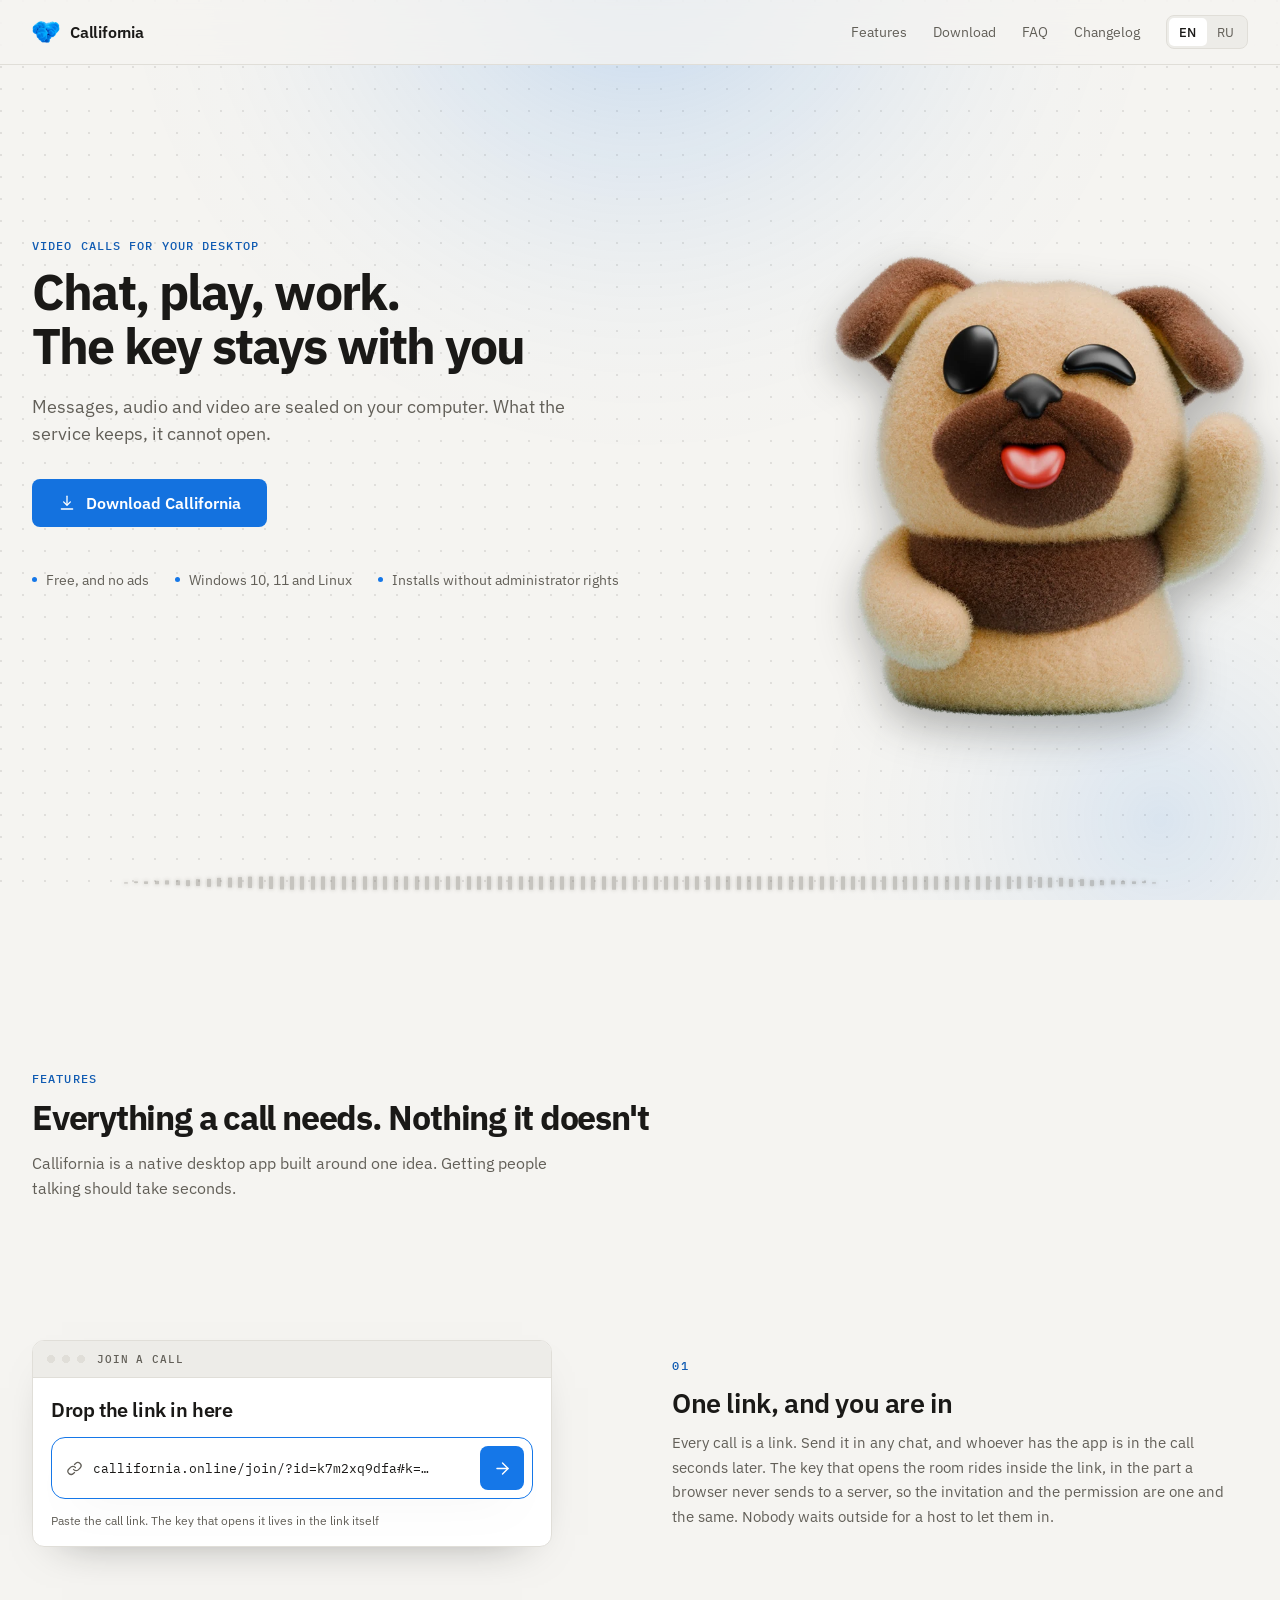
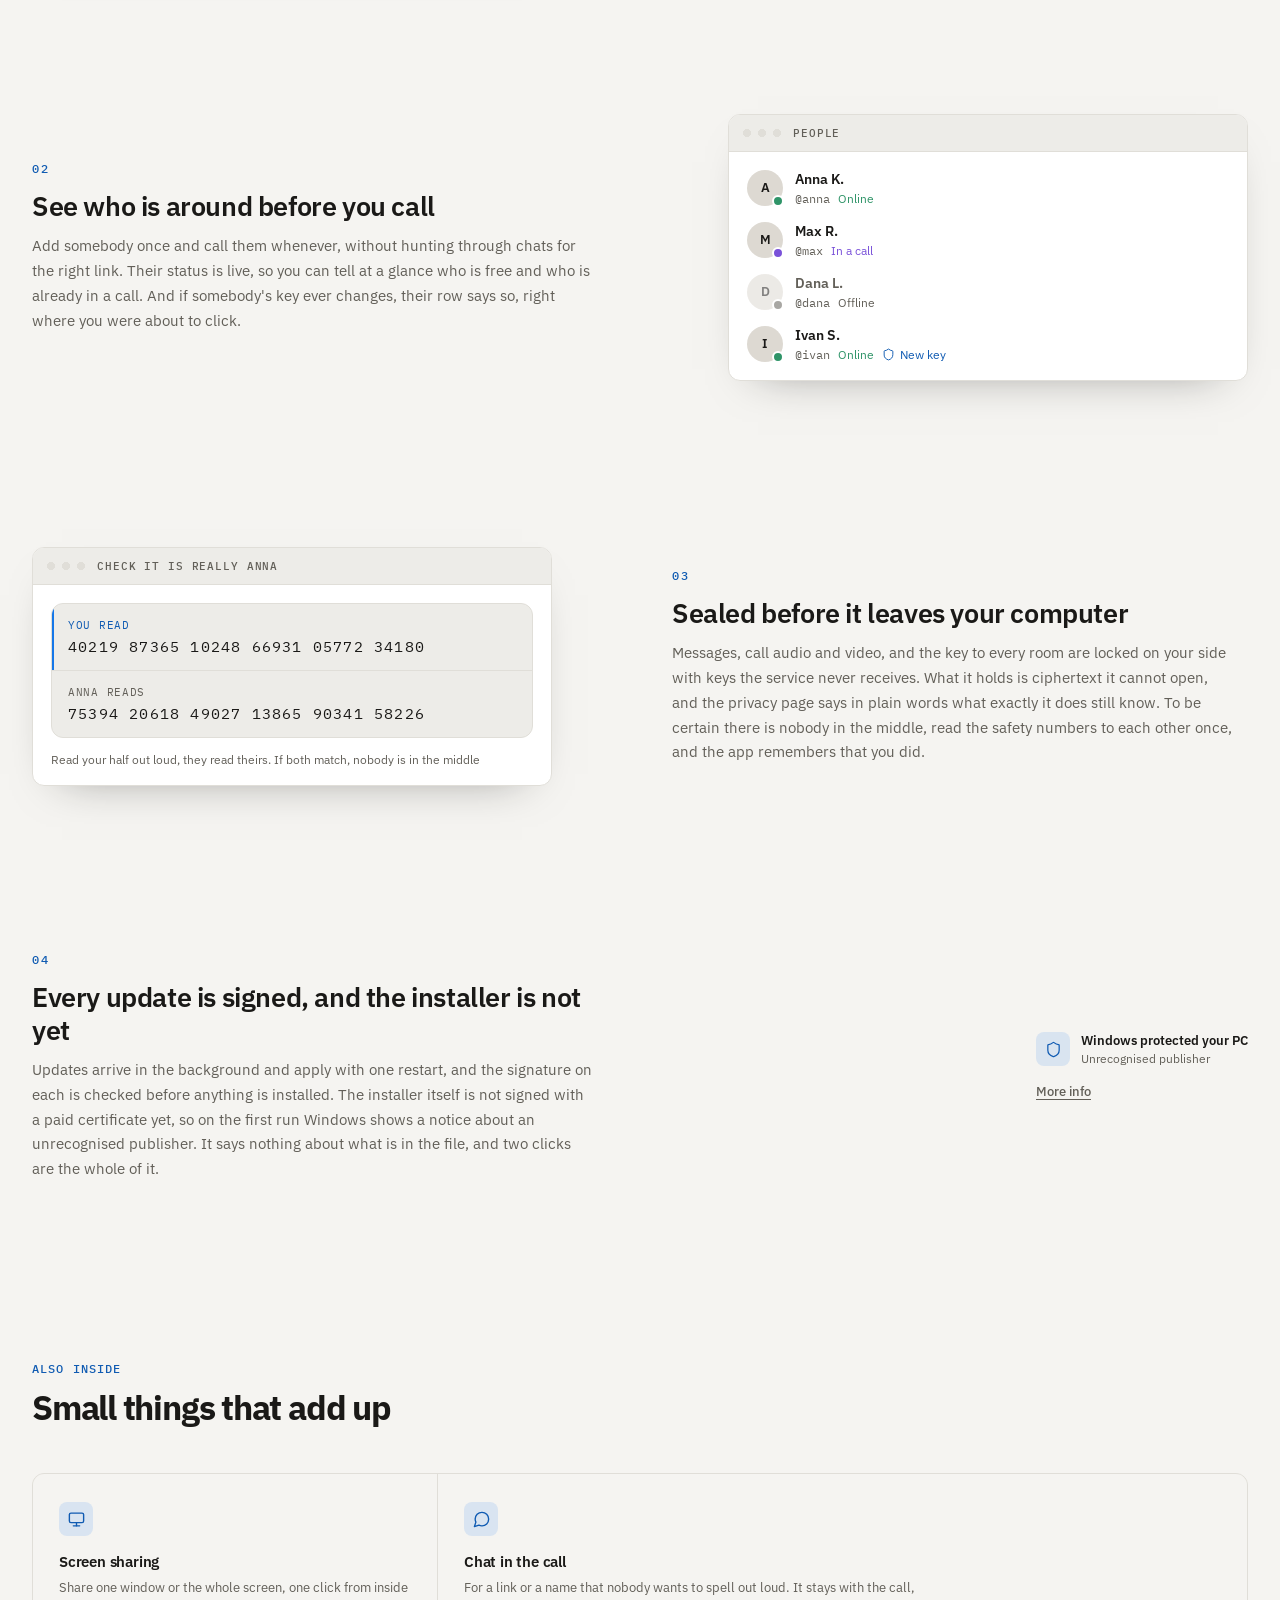
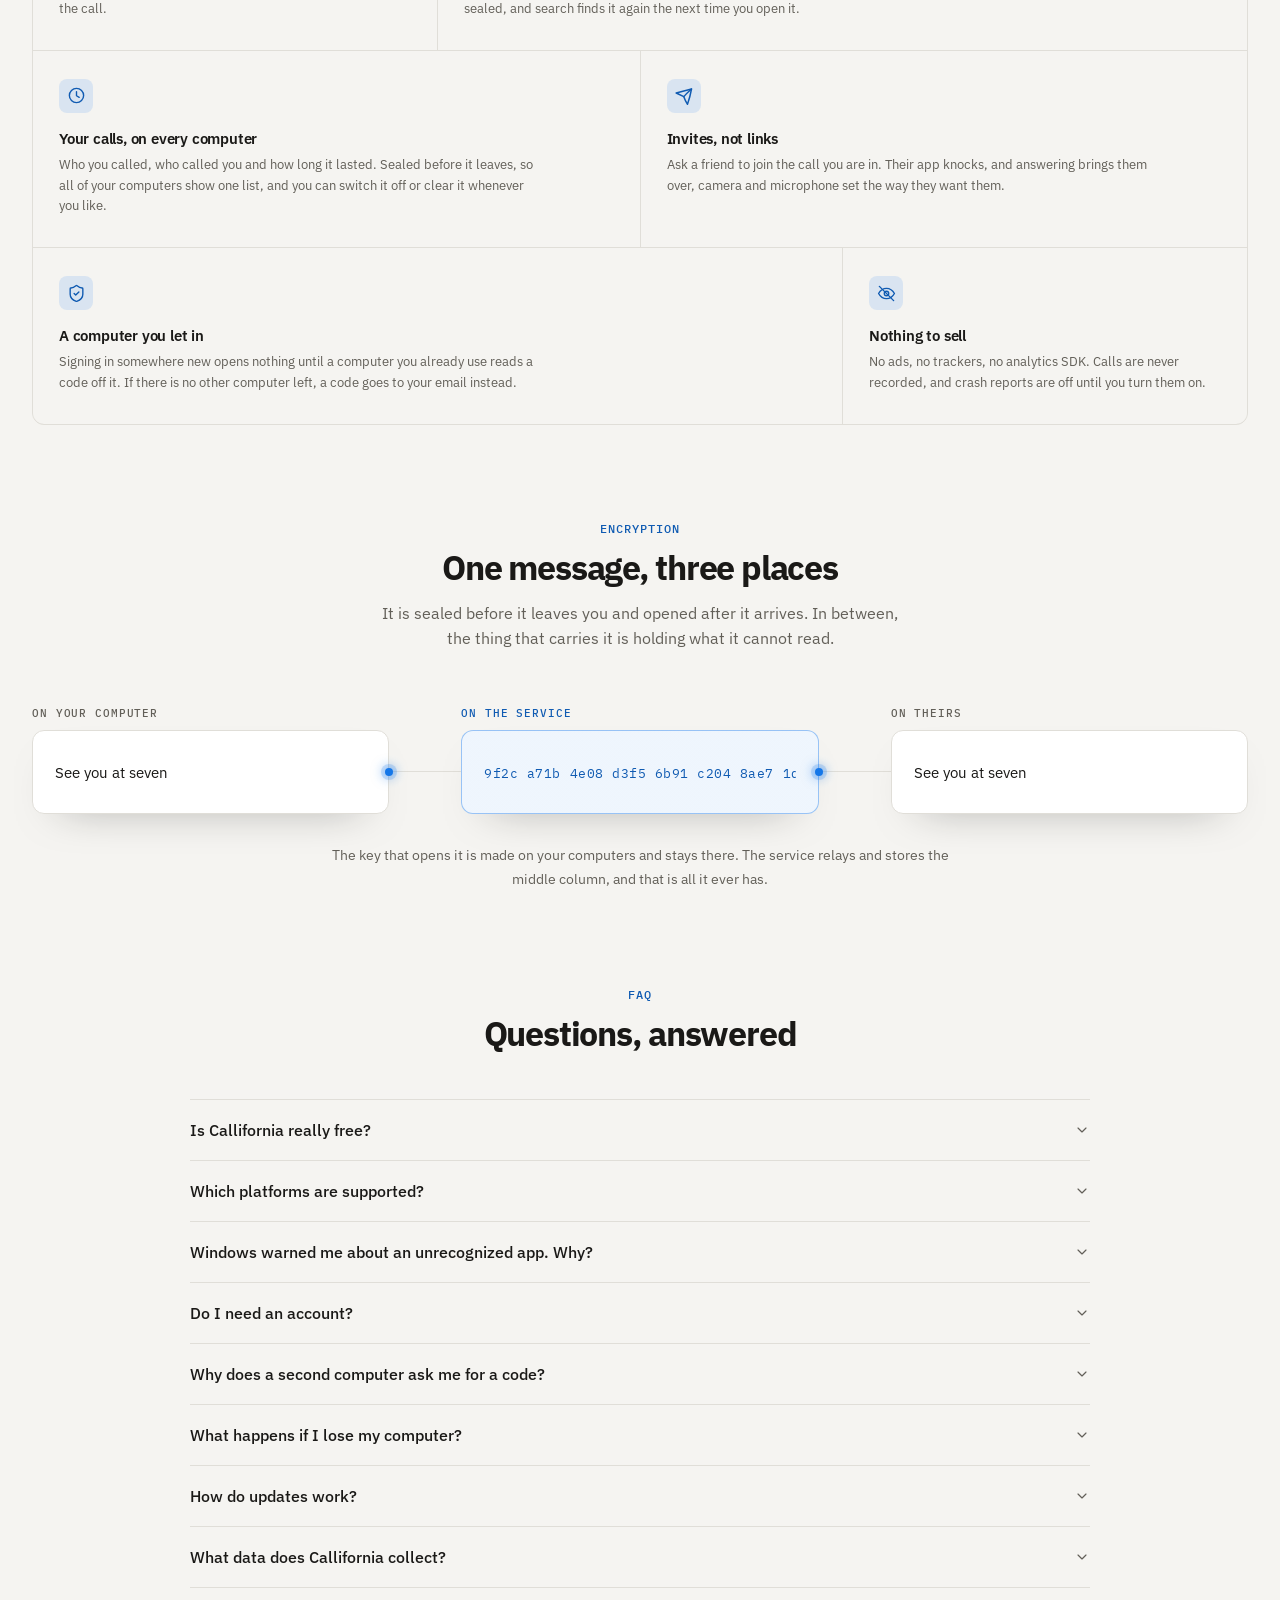
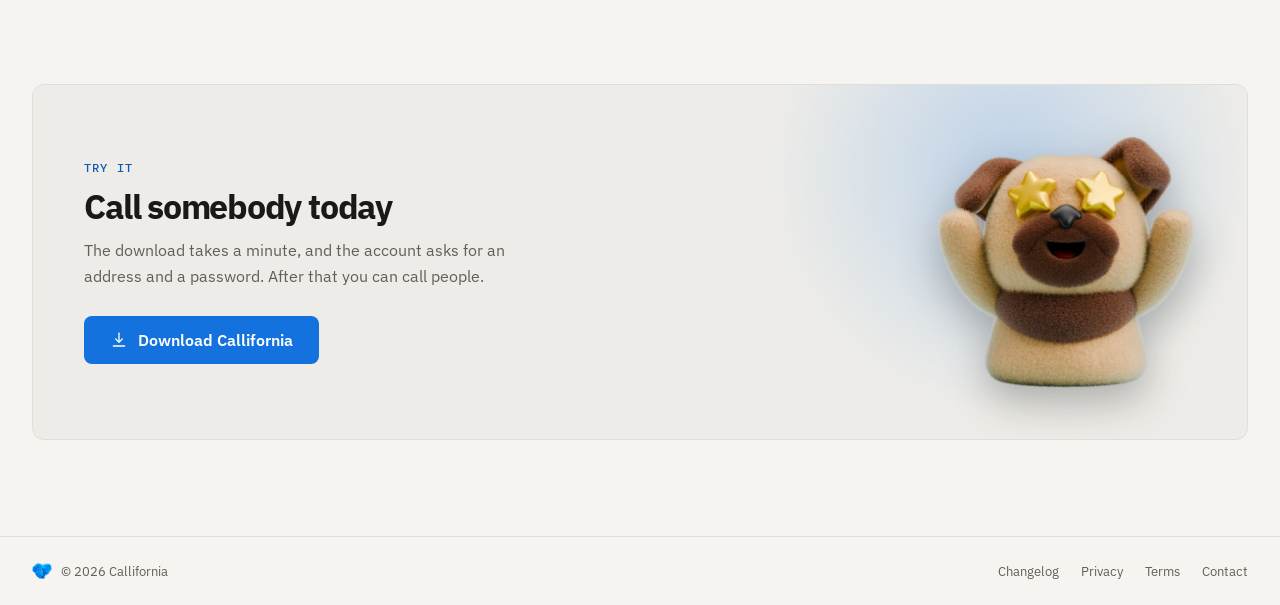
==== commit 3a2f09de: "A menu on phones, and four fixes around it The nav row was set to display: none under 720 and nothin" ====
--- a/index.html
+++ b/index.html
@@ -51,6 +51,25 @@
           <a href="#faq" data-i18n="nav.faq">FAQ</a>
           <a href="changelog.html" data-i18n="nav.changelog">Changelog</a>
         </nav>
+
+        <!-- The same four links for a phone, where the row above does not fit.
+             A details element rather than a scripted panel, so it opens with no
+             JavaScript, which is how the download picker and the FAQ on this
+             site already work. It carries its own copy of the links because a
+             closed details hides its content in the user agent stylesheet, and
+             one nav cannot be both a row here and a panel there. -->
+        <details class="burger">
+          <summary class="burger-btn" data-i18n-aria-label="aria.menu" aria-label="Menu">
+            <svg viewBox="0 0 24 24" width="20" height="20" fill="none" stroke="currentColor" stroke-width="1.75" stroke-linecap="round" aria-hidden="true"><path d="M4 7h16"/><path d="M4 12h16"/><path d="M4 17h16"/></svg>
+          </summary>
+          <nav class="burger-menu" data-i18n-aria-label="aria.site" aria-label="Site">
+            <a href="#features" data-i18n="nav.features">Features</a>
+            <a href="download.html" data-i18n="nav.download">Download</a>
+            <a href="#faq" data-i18n="nav.faq">FAQ</a>
+            <a href="changelog.html" data-i18n="nav.changelog">Changelog</a>
+          </nav>
+        </details>
+
         <div class="header-actions">
           <!-- The app's SegmentedToggle, for the one setting a visitor has.
                Each option is in its own language, which is how somebody who
@@ -477,7 +496,7 @@
          drives it, so it cannot arrive late or fail to arrive. -->
     <section id="how" class="section container">
       <div class="section-head--center" data-reveal>
-        <p class="eyebrow" data-i18n="seal.eyebrow">What the service sees</p>
+        <p class="eyebrow" data-i18n="seal.eyebrow">Encryption</p>
         <h2 class="section-title" data-i18n="seal.title">One message, three places</h2>
         <p class="section-sub" data-i18n="seal.sub">It is sealed before it leaves you and opened after it arrives. In between, the thing that carries it is holding what it cannot read.</p>
       </div>
@@ -500,9 +519,6 @@
                  strip is showing, which costs one transform and no script. -->
             <span class="seal-hex" aria-hidden="true">
               <span class="seal-hex-strip">9f2c a71b 4e08 d3f5 6b91 c204 8ae7 1d5b 30f9 7c46 e2a8 5901 bd37 4f6e a0c2 87d1 2b95 6ea3 f418 c7d0 39b6 5a2f 0e84 d91c</span>
-            </span>
-            <span class="seal-lock" aria-hidden="true">
-              <svg viewBox="0 0 24 24" width="15" height="15" fill="none" stroke="currentColor" stroke-width="1.75" stroke-linecap="round" stroke-linejoin="round"><rect x="4" y="10.5" width="16" height="10" rx="2"/><path d="M8 10.5V7a4 4 0 0 1 8 0v3.5"/></svg>
             </span>
           </div>
         </figure>
--- a/assets/style.css
+++ b/assets/style.css
@@ -929,6 +929,56 @@
   animation-play-state: running;
 }
 
+/* ---------- Burger ----------
+   Only ever on a phone, where the nav row does not fit. A <details>, so it
+   opens without JavaScript and closes on Escape by itself, which is the same
+   bargain the download picker and the FAQ already take. */
+.burger {
+  display: none;
+  position: relative;
+}
+
+.burger-btn {
+  list-style: none;
+  cursor: pointer;
+  display: flex;
+  align-items: center;
+  justify-content: center;
+  width: 40px;
+  height: 40px;
+  border-radius: var(--radius-md);
+  color: var(--muted);
+  transition: background 0.15s ease, color 0.15s ease;
+}
+.burger-btn::-webkit-details-marker { display: none; }
+.burger-btn:hover { background: var(--control-hover); color: var(--text); }
+.burger[open] .burger-btn { background: var(--control-hover); color: var(--text); }
+
+.burger-menu {
+  position: absolute;
+  top: calc(100% + 10px);
+  right: 0;
+  z-index: 20;
+  display: flex;
+  flex-direction: column;
+  min-width: 190px;
+  padding: 6px;
+  background: var(--elevated);
+  border: 1px solid var(--border);
+  border-radius: var(--radius-xl);
+  box-shadow: var(--shadow-panel);
+}
+
+.burger-menu a {
+  padding: 11px 12px;
+  border-radius: var(--radius-sm);
+  color: var(--text);
+  text-decoration: none;
+  font-size: 15px;
+  transition: background 0.15s ease;
+}
+.burger-menu a:hover { background: var(--control-hover); }
+
 /* ---------- Sections ---------- */
 
 .section {
@@ -1370,9 +1420,9 @@
 .tile {
   background: var(--canvas);
   padding: 28px 26px 30px;
-  transition: background 0.25s ease;
-}
-.tile:hover { background: var(--surface); }
+}
+/* No hover. These are not controls and nothing happens when one is
+   clicked, so lighting under the cursor promised something. */
 
 .tile-glyph {
   display: flex;
@@ -1384,18 +1434,7 @@
   background: var(--accent-soft);
   color: var(--accent-text);
   margin-bottom: 16px;
-  transition: background 0.3s ease, color 0.3s ease,
-              transform 0.4s cubic-bezier(0.22, 1, 0.36, 1);
-}
-/* The glyph fills in on hover, which is the one bit of colour the block gets
-   and the only thing that moves. White on the accent is 4.11:1, above the 3:1
-   a non-text mark needs. */
-.tile:hover .tile-glyph {
-  background: var(--accent);
-  color: #fff;
-  transform: translateY(-3px);
-}
-
+}
 .tile h3 {
   font-size: 15px;
   font-weight: 600;
@@ -1517,19 +1556,16 @@
   to   { transform: translateX(-60%); }
 }
 
-.seal-lock {
-  flex: none;
-  display: flex;
-  color: var(--accent-text);
-}
-
 /* The wire the packet runs along. The dot is drawn once and moved, so the
    whole thing is two elements rather than a row of dashes. */
 .seal-wire {
   position: relative;
-  align-self: center;
+  /* The row aligns to its bottom, so the cards sit on the baseline and the
+     wire is lifted half a card to meet their middles. 42 is half of the 84
+     the cards below are held to: change one and change the other. */
+  align-self: end;
+  margin-bottom: 42px;
   height: 1px;
-  margin-bottom: 30px;
   background: var(--border);
 }
 
@@ -1584,17 +1620,24 @@
    and turns it into a delay, so fifteen paths need one keyframe rule. */
 .dl-net-wrap {
   --net-cycle: 3.2s;
-  margin-top: clamp(52px, 6vw, 80px);
-  padding-top: clamp(32px, 4vw, 48px);
-  border-top: 1px solid var(--border);
-  text-align: center;
-}
-
+  /* First on the page, above its own title, with no rule and no caption. The
+     page's own top padding is the only gap above it; below it the margin is
+     the one that separates it from the heading. */
+  margin: 0 0 clamp(26px, 3.5vw, 42px);
+}
+
+/* Left, on the same edge as the eyebrow, the heading and the button under it.
+   Centred, it was the one thing on the page not lining up with anything, and
+   the arrow it forms pointed down a column that was not there. */
 .net {
+  display: block;
   width: 100%;
   max-width: 380px;
   height: auto;
   fill: none;
+  /* The drawing carries its own air inside the viewBox, so a flush left edge
+     would put the leftmost node further left than the text beside it. */
+  margin-left: -18px;
 }
 
 /* The structure, always visible under the pulses. Without it the graph would
@@ -1623,23 +1666,26 @@
   to { stroke-dashoffset: -100; }
 }
 
-/* The whole graph moves, and it moves toward the far node: the three groups
-   share one transform with its origin ON that node, so the drawing draws
-   itself in and lets back out on a slow count.
-
-   All three groups have to carry the same animation. Moving the nodes alone
-   would slide them off the edges, because the edges are fixed paths and do not
-   follow whatever the circles are doing. */
-.net-base,
-.net-flow,
-.net-nodes {
-  transform-origin: 286px 106px;
-  animation: net-gather-all calc(var(--net-cycle) * 2) ease-in-out infinite;
-}
-
-@keyframes net-gather-all {
-  0%, 100% { transform: scale(1)     translate(0, 0); }
-  50%      { transform: scale(0.935) translate(2px, -1px); }
+/* Two versions of this drawing live here.
+
+   Without JavaScript the graph is still, and the pulses above cross fixed
+   edges on a CSS loop. That is the whole of it, and it is complete.
+
+   With JavaScript, main.js sets .net--live and takes over: the nodes wander,
+   the edges are redrawn between them every frame, everything is pulled onto
+   the far node and let go again, and the tempo changes across the cycle. The
+   rules below hand the geometry to the script rather than fight it, because a
+   keyframe here would be setting the same attributes from the other side. */
+.net--live .net-node { animation: none; }
+
+.net-pulse {
+  fill: var(--accent);
+  filter: drop-shadow(0 0 4px rgba(var(--accent-rgb), 0.9));
+}
+
+.net--live .net-node {
+  stroke: var(--accent);
+  fill: var(--accent-soft);
 }
 
 .net-node {
@@ -1655,49 +1701,7 @@
   16%, 40%      { stroke: var(--accent); fill: var(--accent-soft); }
 }
 
-/* The far node is where it all ends up. No glyph in it any more: a download
-   arrow made it a button, and this is not one. What says "arriving" is the
-   size, which steps up as each wave lands and settles back between them. */
-.net-out-core {
-  fill: var(--accent);
-  transform-box: fill-box;
-  transform-origin: center;
-  animation: net-gather var(--net-cycle) cubic-bezier(0.22, 1, 0.36, 1) infinite;
-}
-
-@keyframes net-gather {
-  0%, 40%   { transform: scale(0.9); }
-  56%       { transform: scale(1.12); }
-  74%, 100% { transform: scale(0.9); }
-}
-
-/* Two rings out of one element and one delay, so the arrival reads as a pulse
-   spreading rather than a single ring blinking. */
-.net-out-ring {
-  fill: none;
-  stroke: var(--accent);
-  stroke-width: 1.5;
-  transform-box: fill-box;
-  transform-origin: center;
-  animation: net-ring var(--net-cycle) ease-out infinite;
-}
-
-@keyframes net-ring {
-  0%, 40%   { opacity: 0;    transform: scale(0.8); }
-  52%       { opacity: 0.6;  transform: scale(0.9); }
-  100%      { opacity: 0;    transform: scale(1.7); }
-}
-
-.dl-net-note {
-  max-width: 460px;
-  margin: 22px auto 0;
-  font-size: 13.5px;
-  line-height: 1.65;
-  color: var(--muted);
-  text-wrap: pretty;
-}
-
-/* ---------- The first run warning ----------
+ ---------- The first run warning ----------
    Lives on the home page now, beside the paragraph about signatures.
 
    One 9s loop: the notice sits closed, "More info" lights and is taken, the
@@ -2350,8 +2354,6 @@
     transform: none;
     transition: none;
   }
-  /* The glyph still fills in on hover, it just stops rising. */
-  .tile:hover .tile-glyph { transform: none; }
   /* The FAQ panel goes back to opening in one frame. */
   .faq-item::details-content { transition: none; }
   /* The seal holds still. All three cards are readable frozen, and the packet
@@ -2399,10 +2401,8 @@
   .net-flow,
   .net-nodes,
   .net-node,
-  .net-out-core,
-  .net-out-ring { animation: none; }
+  .net-node { animation: none; }
   .net-flow path { stroke-dashoffset: -46; }
-  .net-out-ring { opacity: 0.35; }
   .ss-btn--run {
     border-color: var(--accent);
     background: var(--accent-soft);
@@ -2512,6 +2512,14 @@
   .section { padding: 72px var(--edge); }
   .page { padding: 56px var(--pad) 88px; }
   .site-nav { display: none; }
+  .burger { display: block; }
+
+  /* The closing block's button goes with the hero's. Both hand over an
+     installer for a desktop, and this page already says so once, in the notice
+     under the hero. A second button that cannot do anything is worse than no
+     button. */
+  .closer .btn-primary { display: none; }
+  .closer-sub { margin-bottom: 0; }
   /* One column, so every span has to collapse with it or the cells overflow
      the grid they are given. */
   .tiles { grid-template-columns: 1fr; }
@@ -2522,12 +2530,13 @@
      tightens rather than push the wordmark off the left of it. */
   .header-right { gap: 14px; }
 
-  /* On a phone the nav and the download button are both gone, which leaves
-     this as the only control on the page. 34x28 is above the 28x28 floor but
-     well under the 44x44 a touch target wants, and missing it switches the
-     language of the whole site. */
+  /* A touch target rather than a desktop one. 34x28 is above the 28x28 floor
+     but well under the 44x44 a finger wants, and missing it switches the
+     language of the whole site.
+
+     One rule, not two: there were two, and the second set the width back to 34
+     and quietly undid the first. */
   .seg--lang > button { width: 44px; height: 40px; }
-  .seg--lang > button { width: 34px; }
   .toc ol { columns: 1; }
   .faq-item summary { font-size: 15px; padding: 18px 12px; margin: 0 -12px; }
 
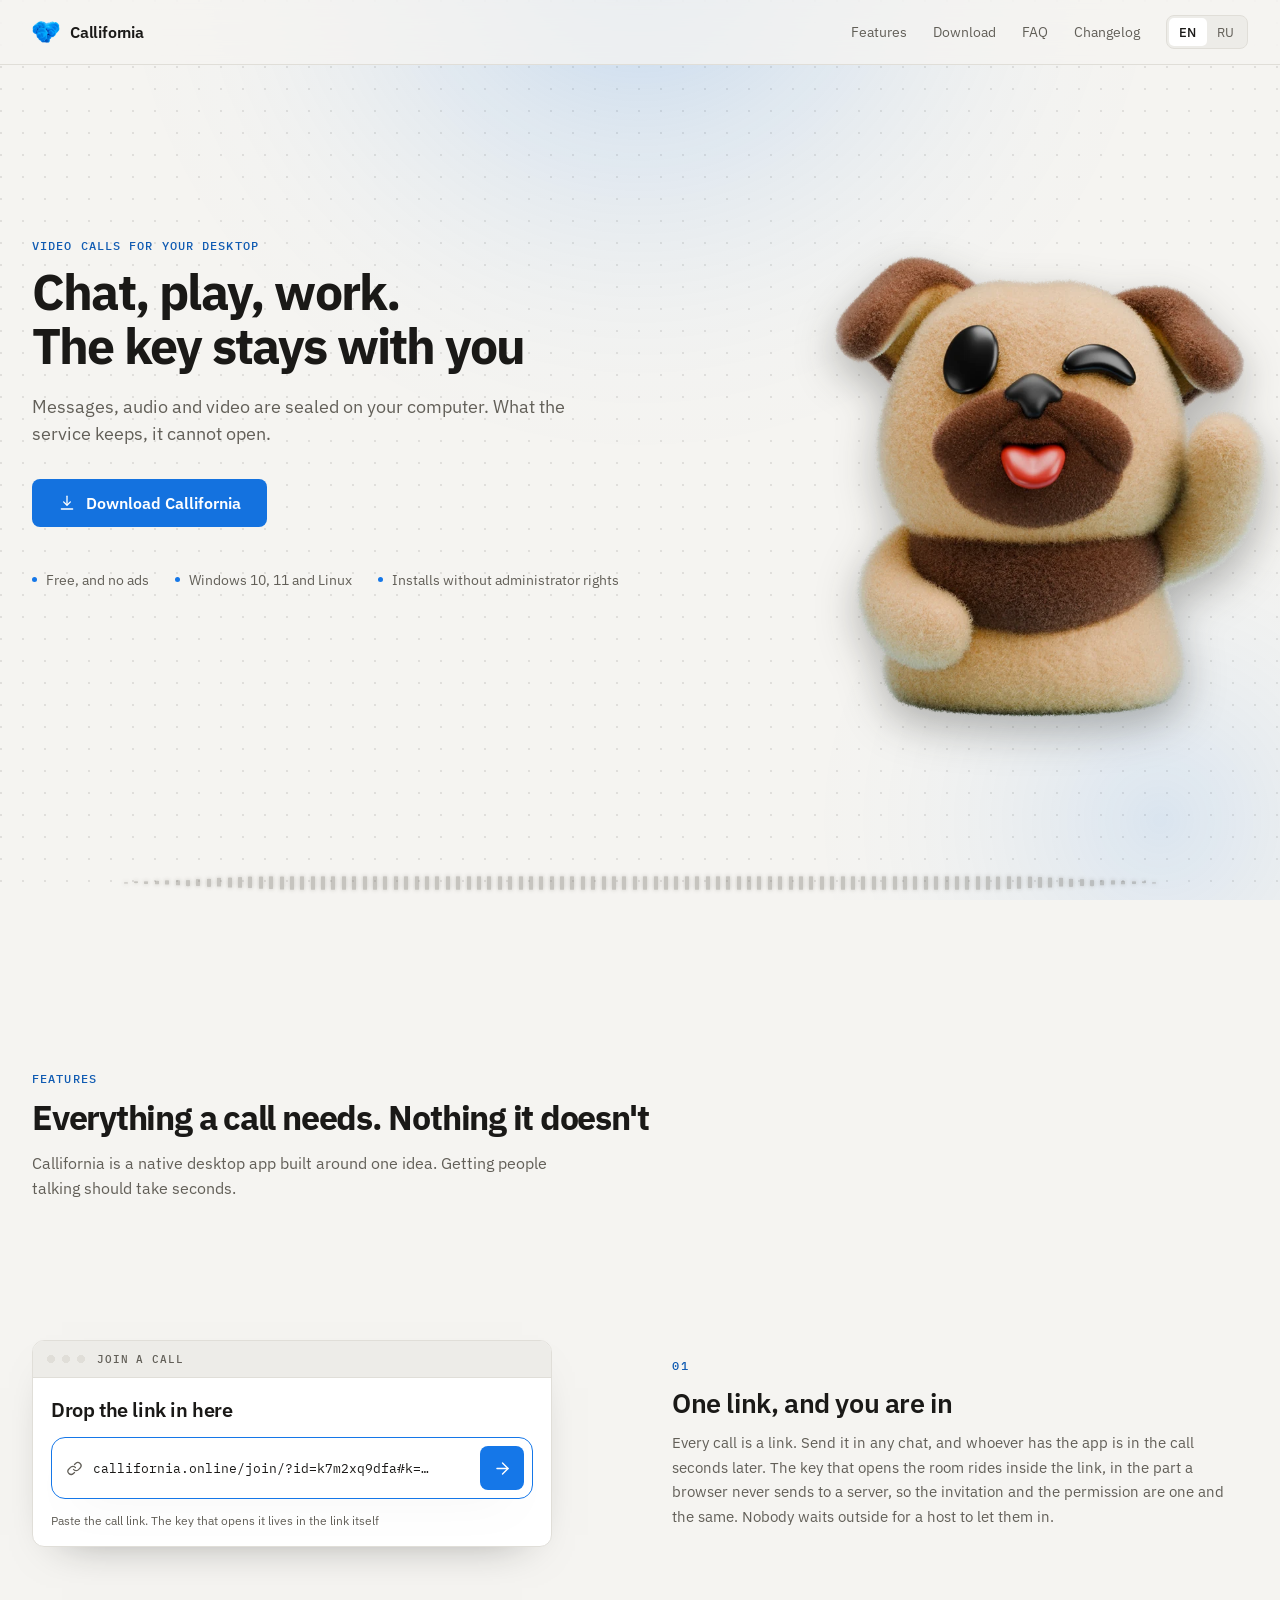
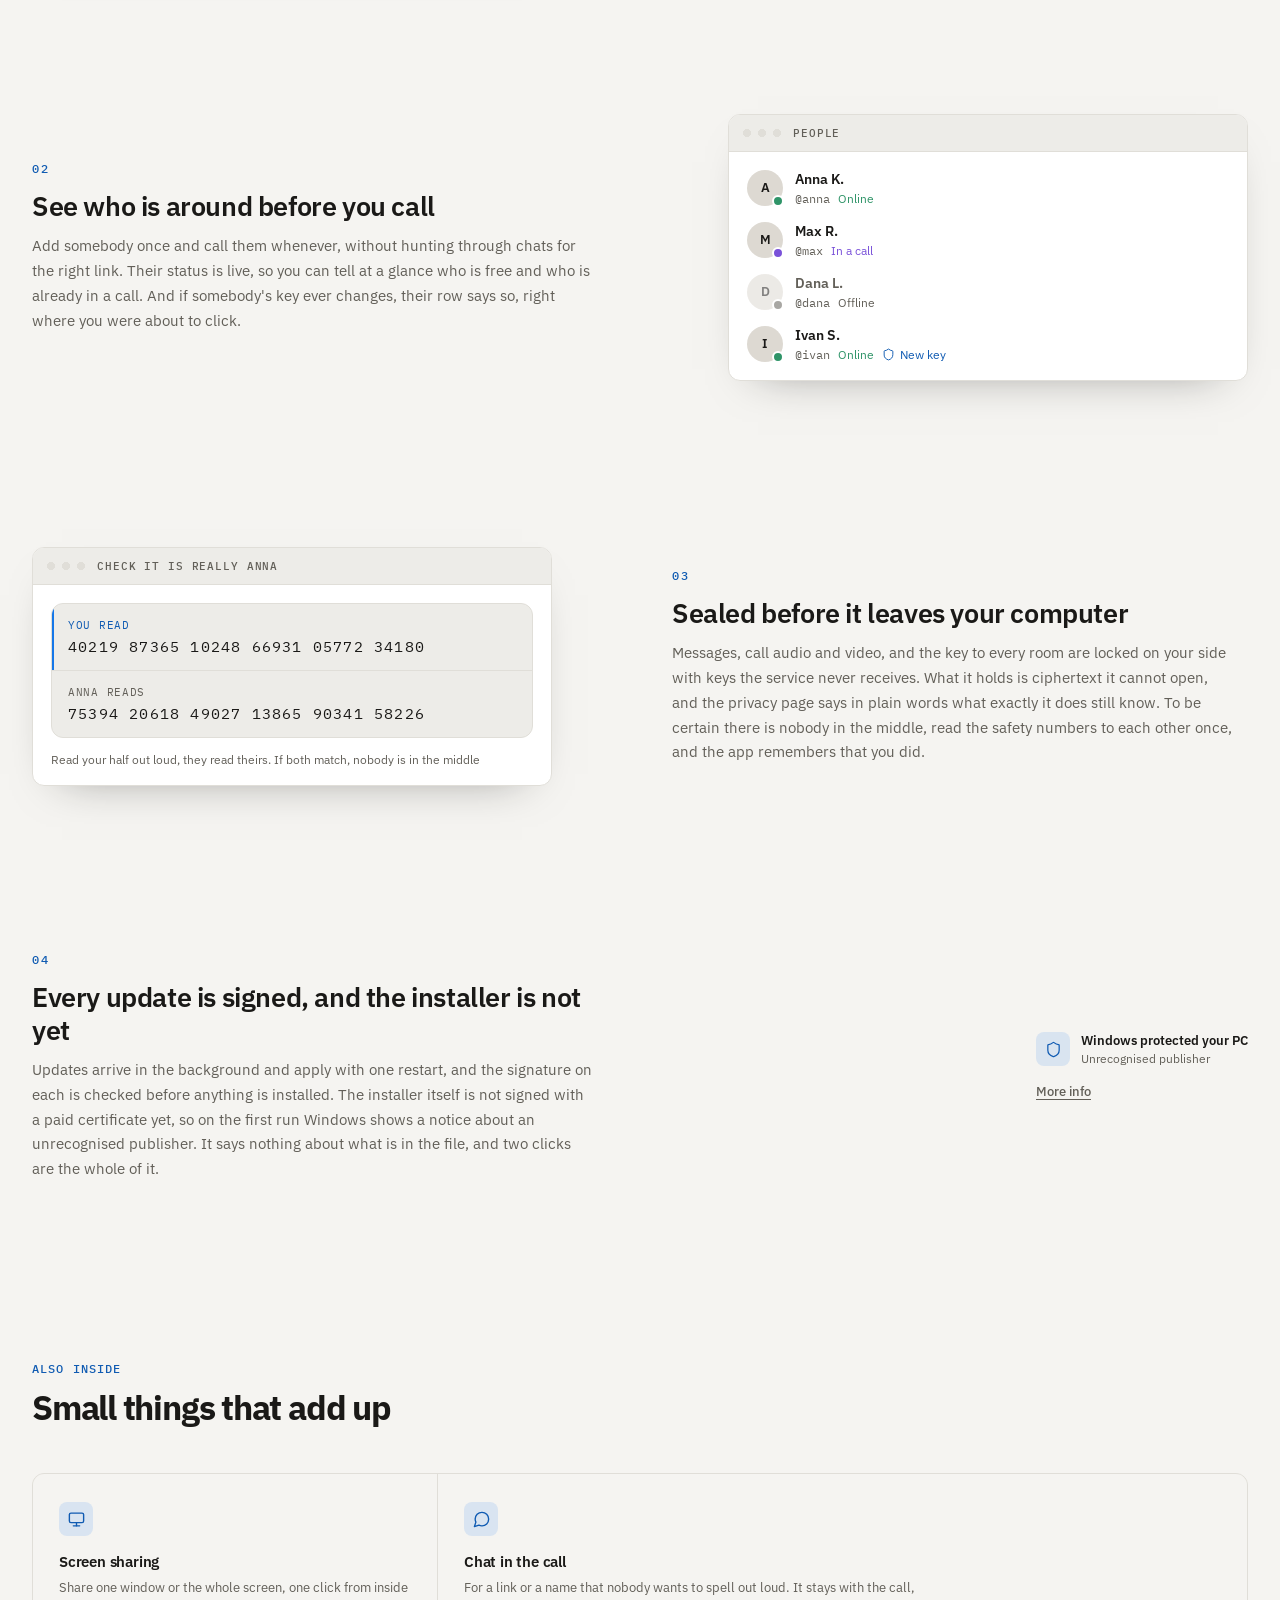
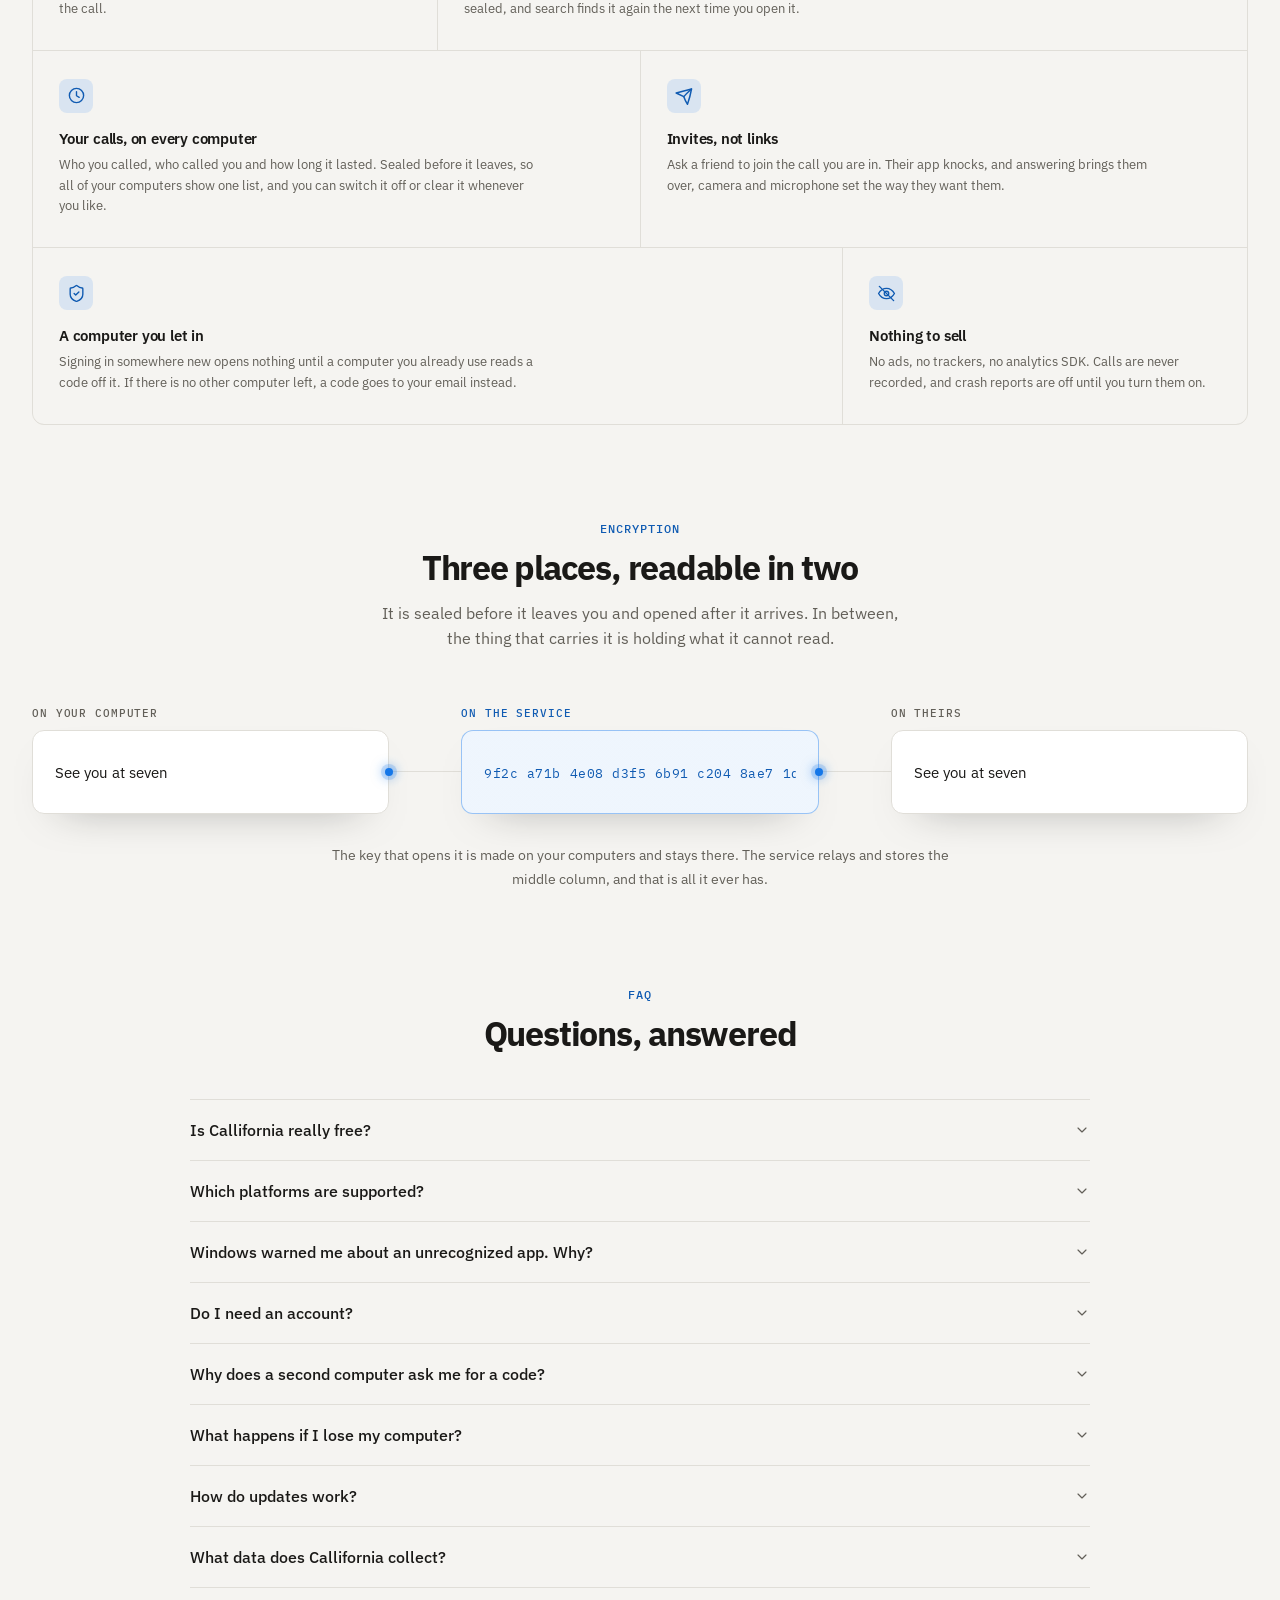
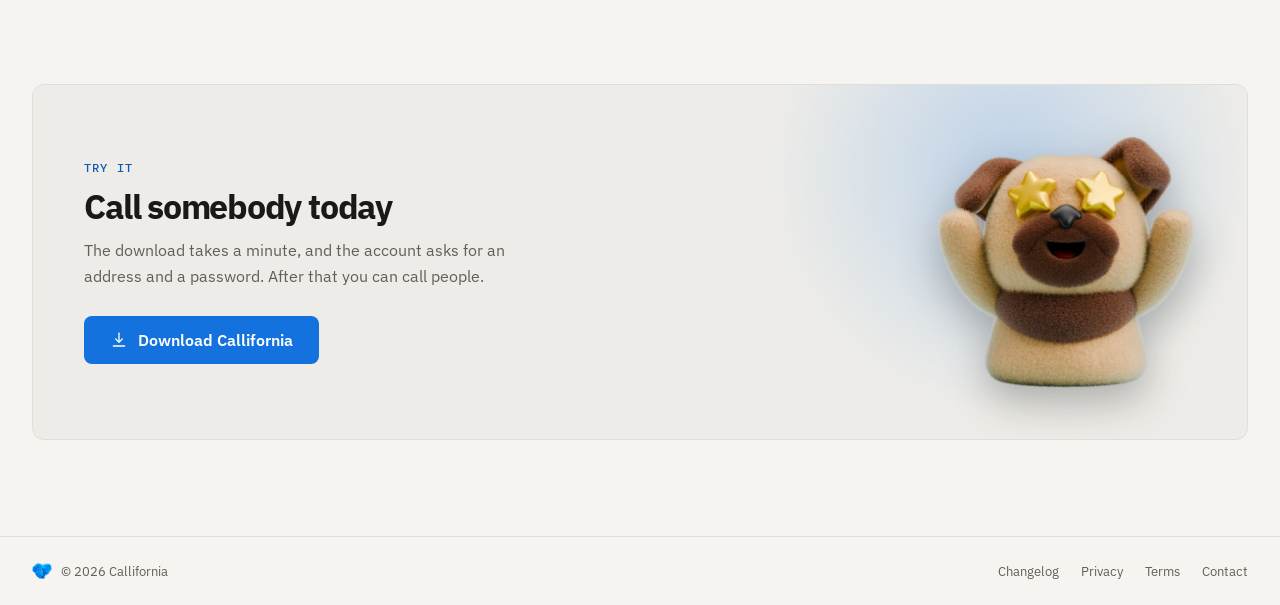
==== commit 683ea8c8: "Say what the three places are for in the heading "One message, three places" only pointed at the pic" ====
--- a/index.html
+++ b/index.html
@@ -497,7 +497,7 @@
     <section id="how" class="section container">
       <div class="section-head--center" data-reveal>
         <p class="eyebrow" data-i18n="seal.eyebrow">Encryption</p>
-        <h2 class="section-title" data-i18n="seal.title">One message, three places</h2>
+        <h2 class="section-title" data-i18n="seal.title">Three places, readable in two</h2>
         <p class="section-sub" data-i18n="seal.sub">It is sealed before it leaves you and opened after it arrives. In between, the thing that carries it is holding what it cannot read.</p>
       </div>
 
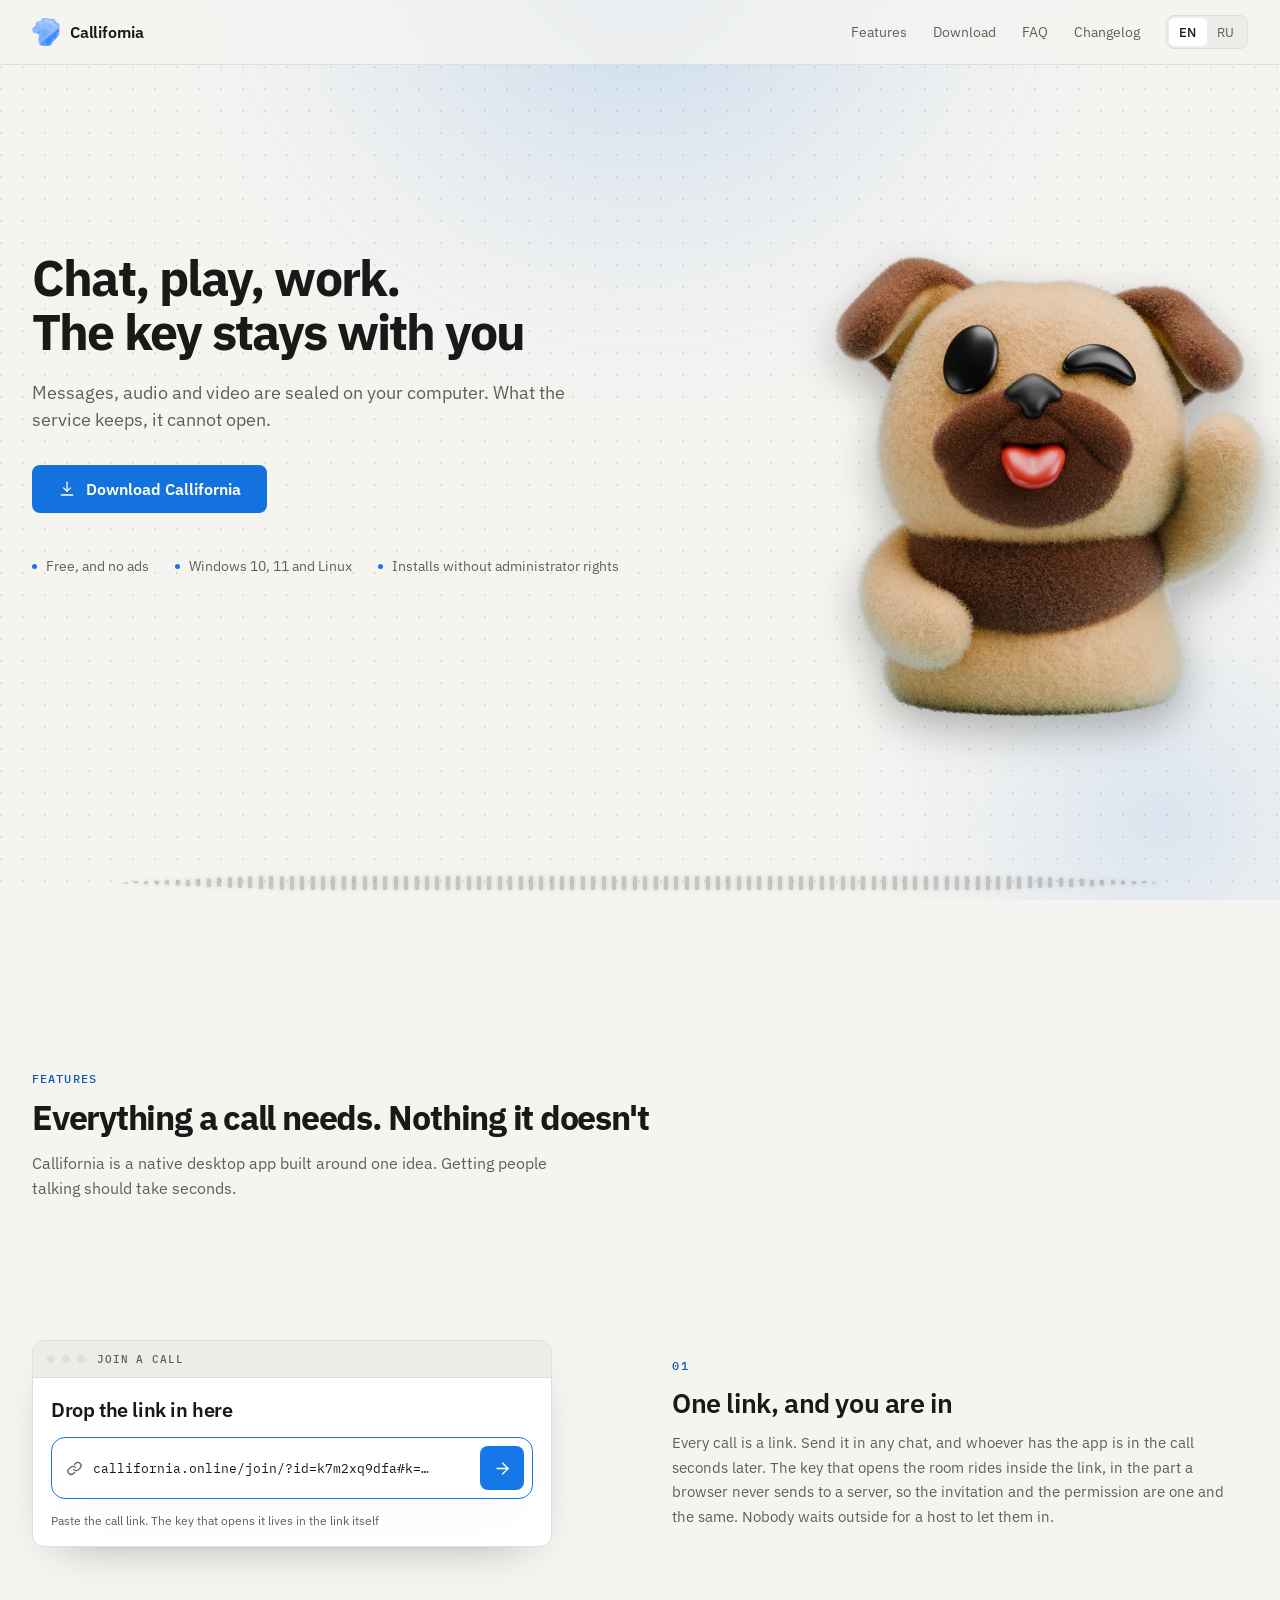
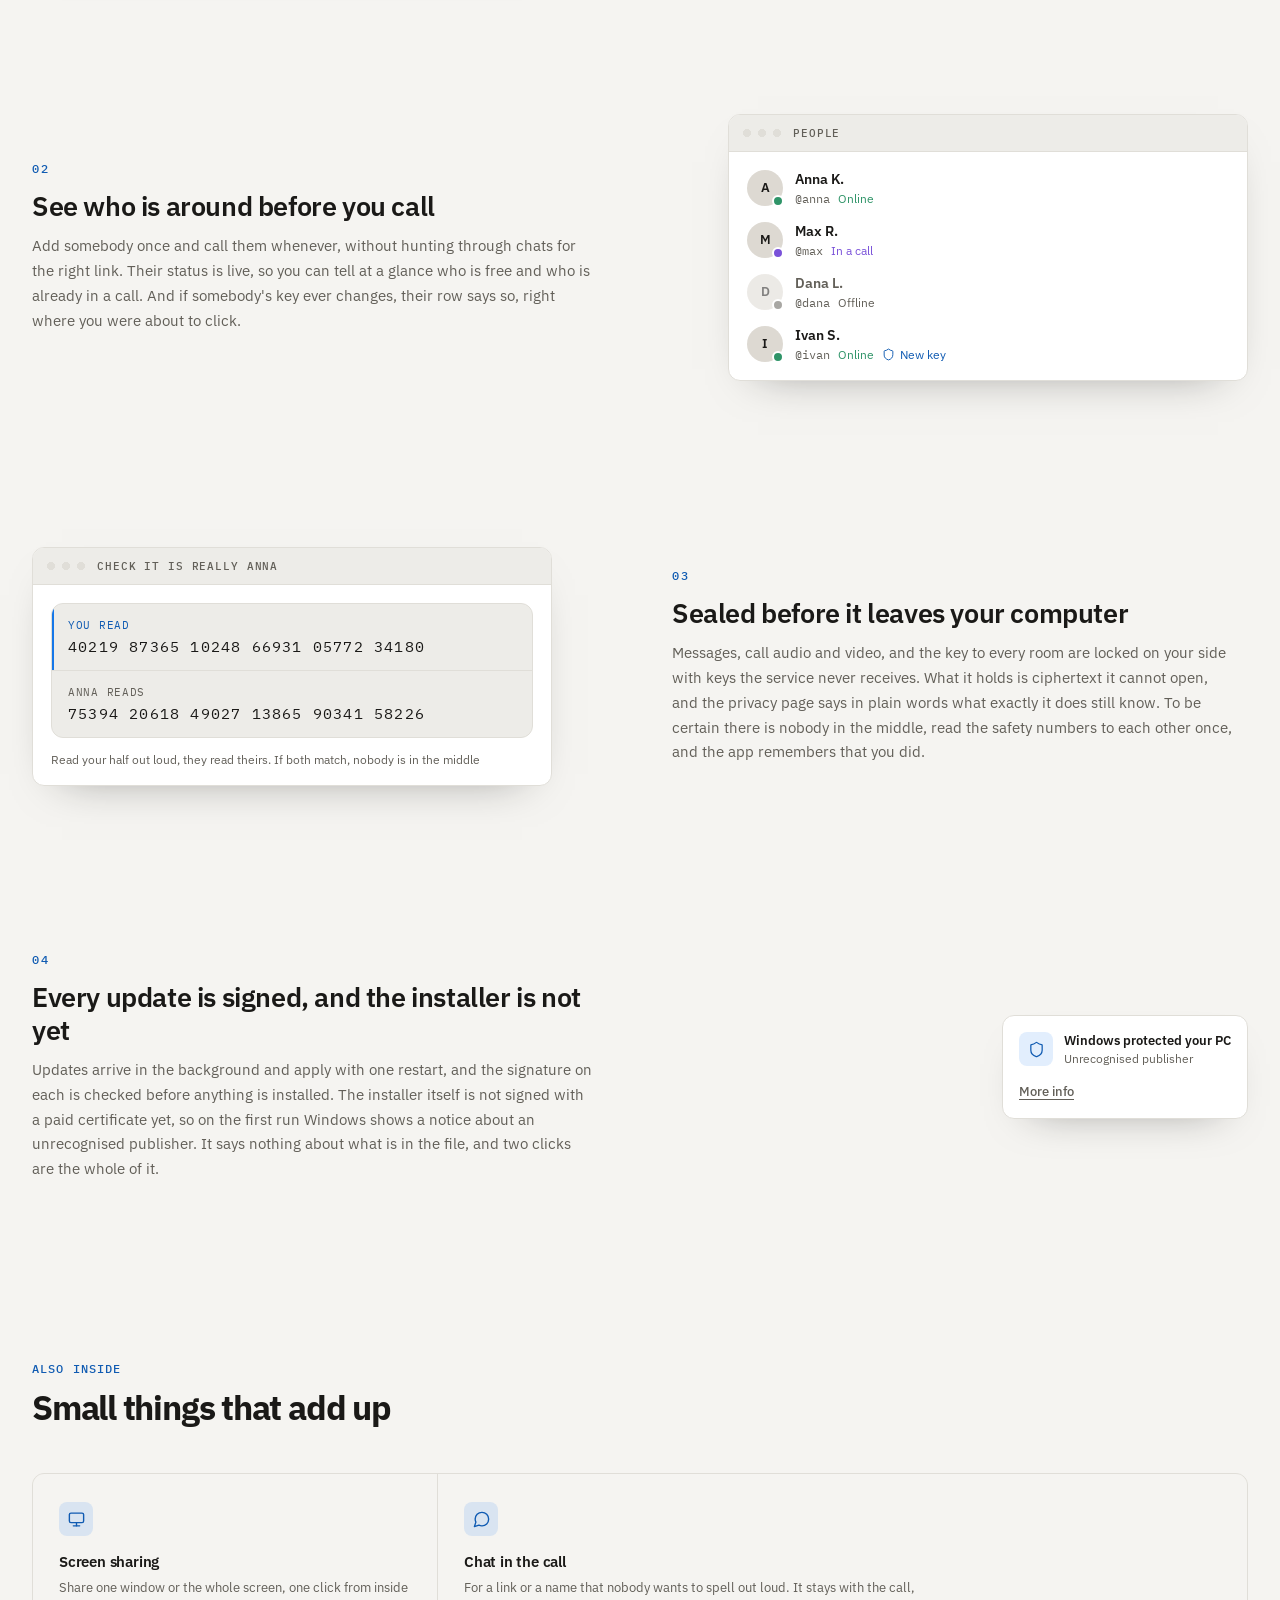
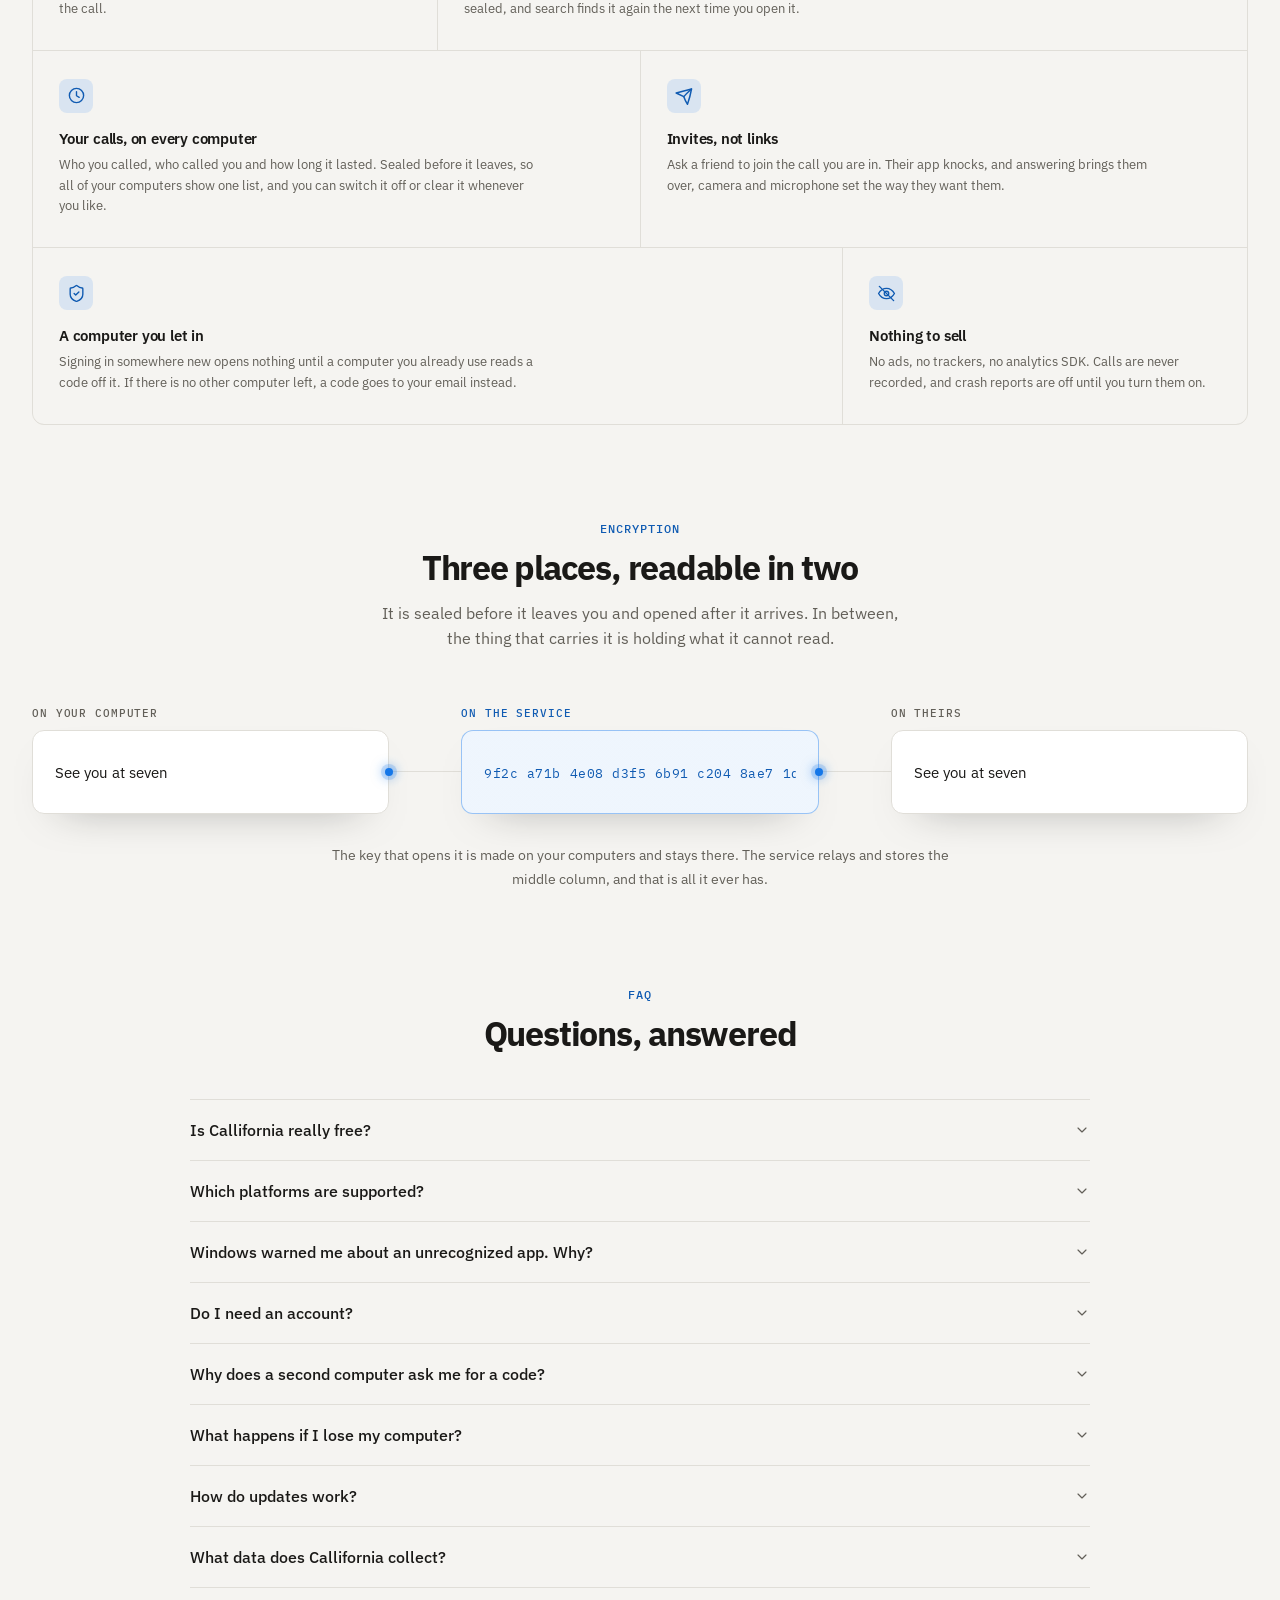
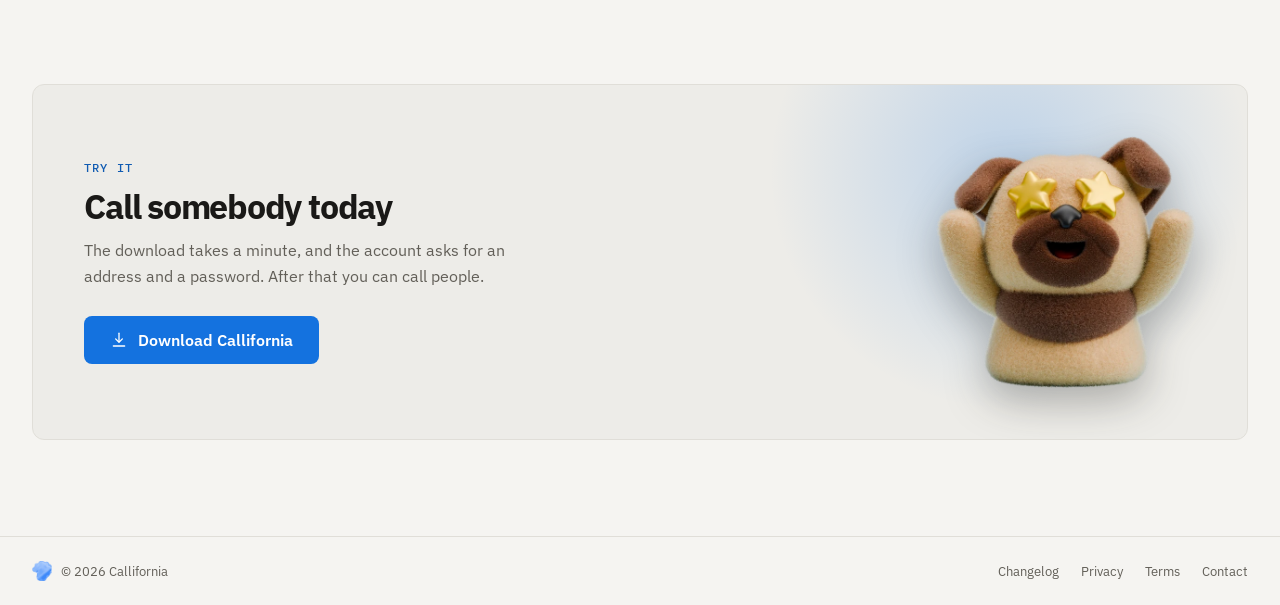
==== commit 6e791b06: "Remove hero eyebrow and download arrow animation with its label Co-Authored-By: Claude Opus 5.5 <nor" ====
--- a/index.html
+++ b/index.html
@@ -89,7 +89,6 @@
          the bottom-right corner and cropped by it. -->
     <section class="hero">
       <div class="hero-copy">
-        <p class="eyebrow" data-i18n="hero.eyebrow">Video calls for your desktop</p>
         <h1 data-i18n-html="hero.title">Chat, play, work.<br /><span>The key stays with you</span></h1>
         <!-- Not "a simple, fast, lightweight app": that was three adjectives
              nobody can check, and the free/Windows/Linux half of it now sits
--- a/assets/style.css
+++ b/assets/style.css
@@ -931,8 +931,12 @@
 
 /* ---------- Burger ----------
    Only ever on a phone, where the nav row does not fit. A <details>, so it
-   opens without JavaScript and closes on Escape by itself, which is the same
-   bargain the download picker and the FAQ already take. */
+   opens without JavaScript, which is the same bargain the download picker and
+   the FAQ already take.
+
+   Closing it is the part a details does not do: it answers its own summary and
+   nothing else, so a click outside and Escape are wired in main.js. Without
+   that script the panel still opens and still closes on the summary. */
 .burger {
   display: none;
   position: relative;
@@ -1701,7 +1705,7 @@
   16%, 40%      { stroke: var(--accent); fill: var(--accent-soft); }
 }
 
- ---------- The first run warning ----------
+/* ---------- The first run warning ----------
    Lives on the home page now, beside the paragraph about signatures.
 
    One 9s loop: the notice sits closed, "More info" lights and is taken, the
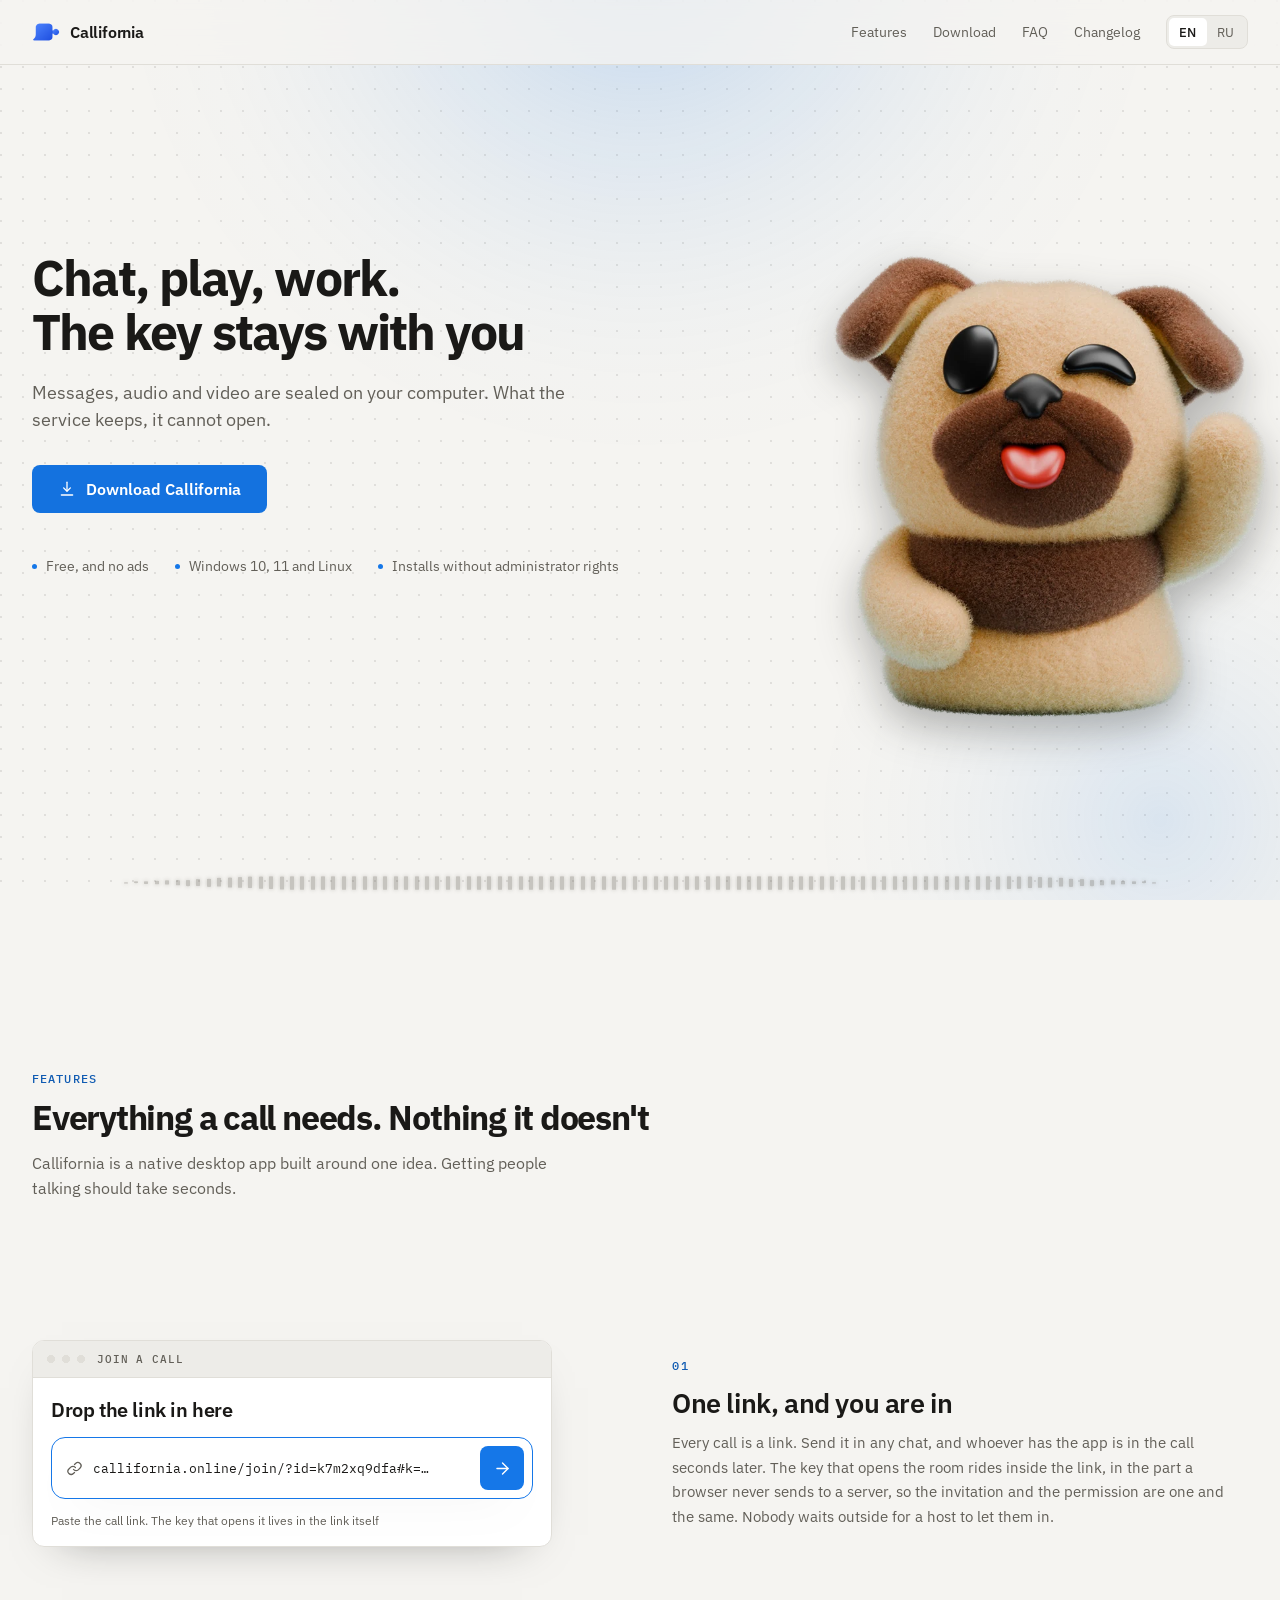
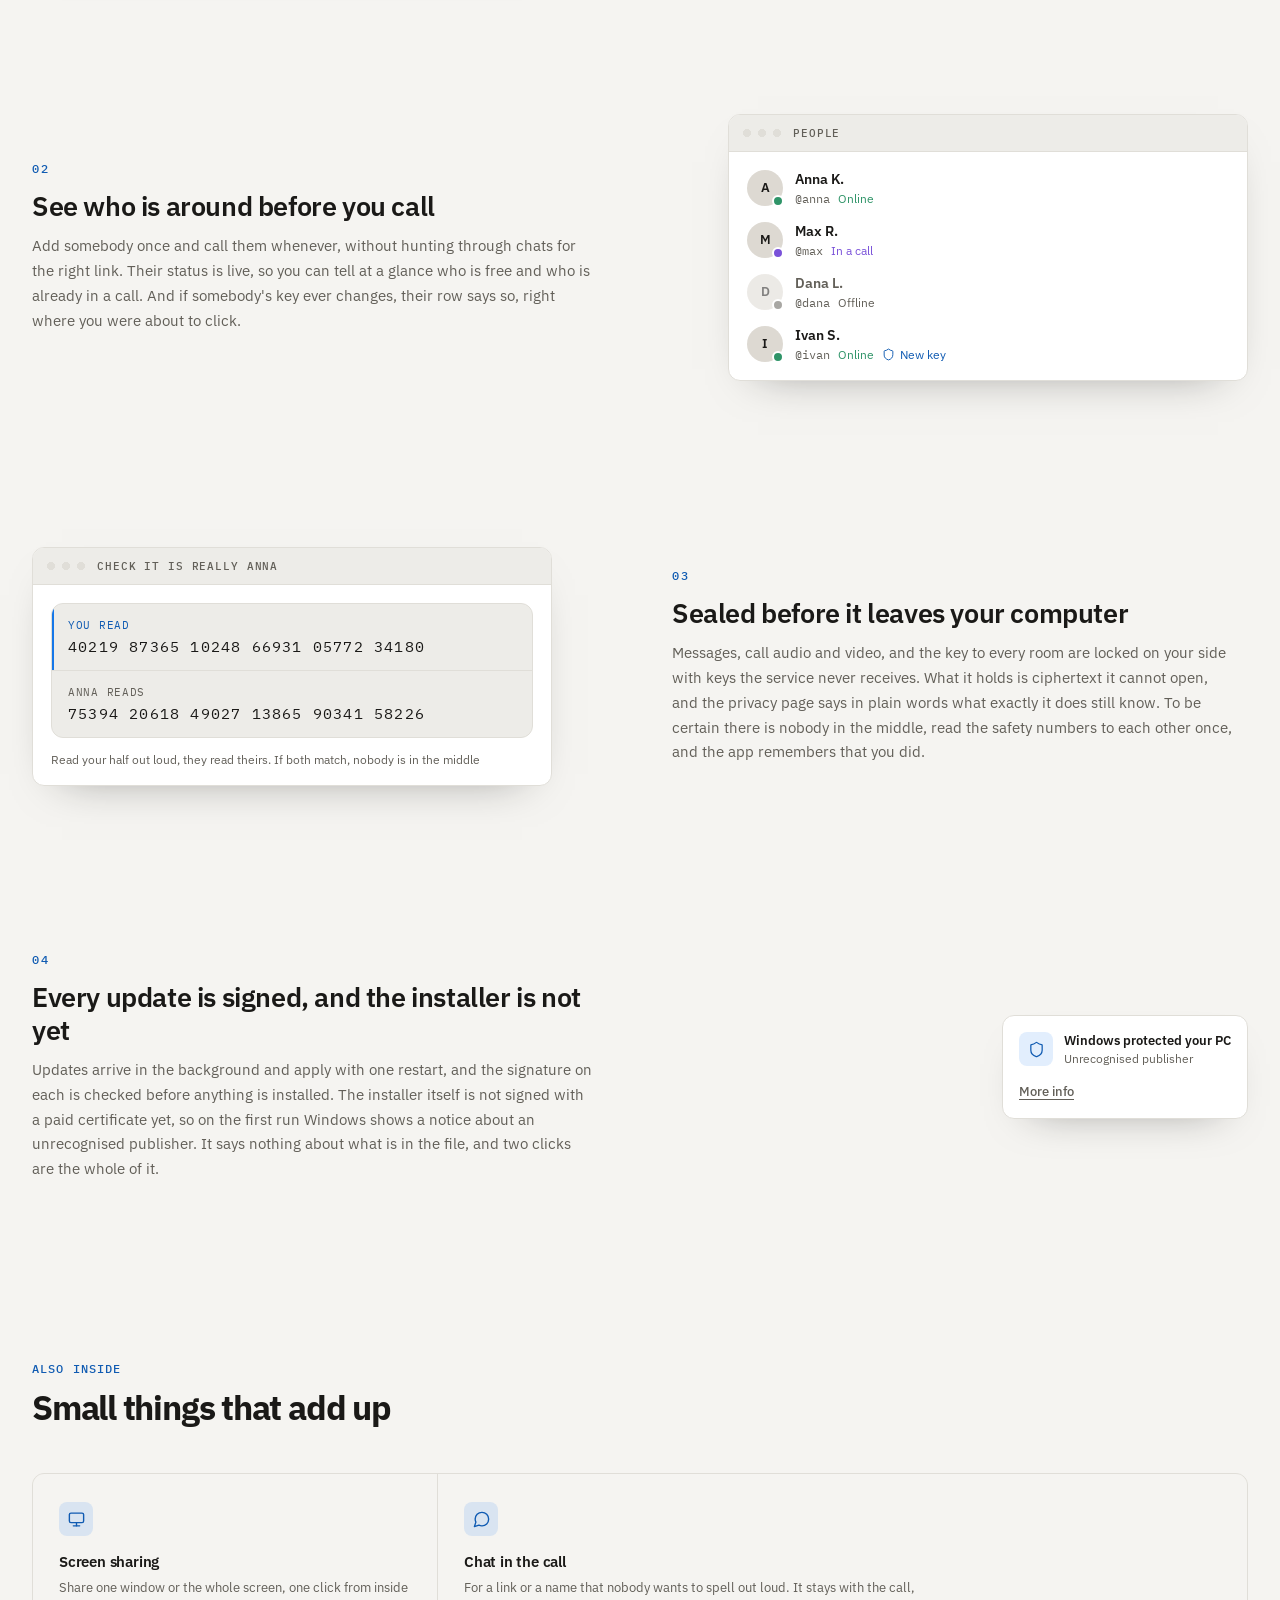
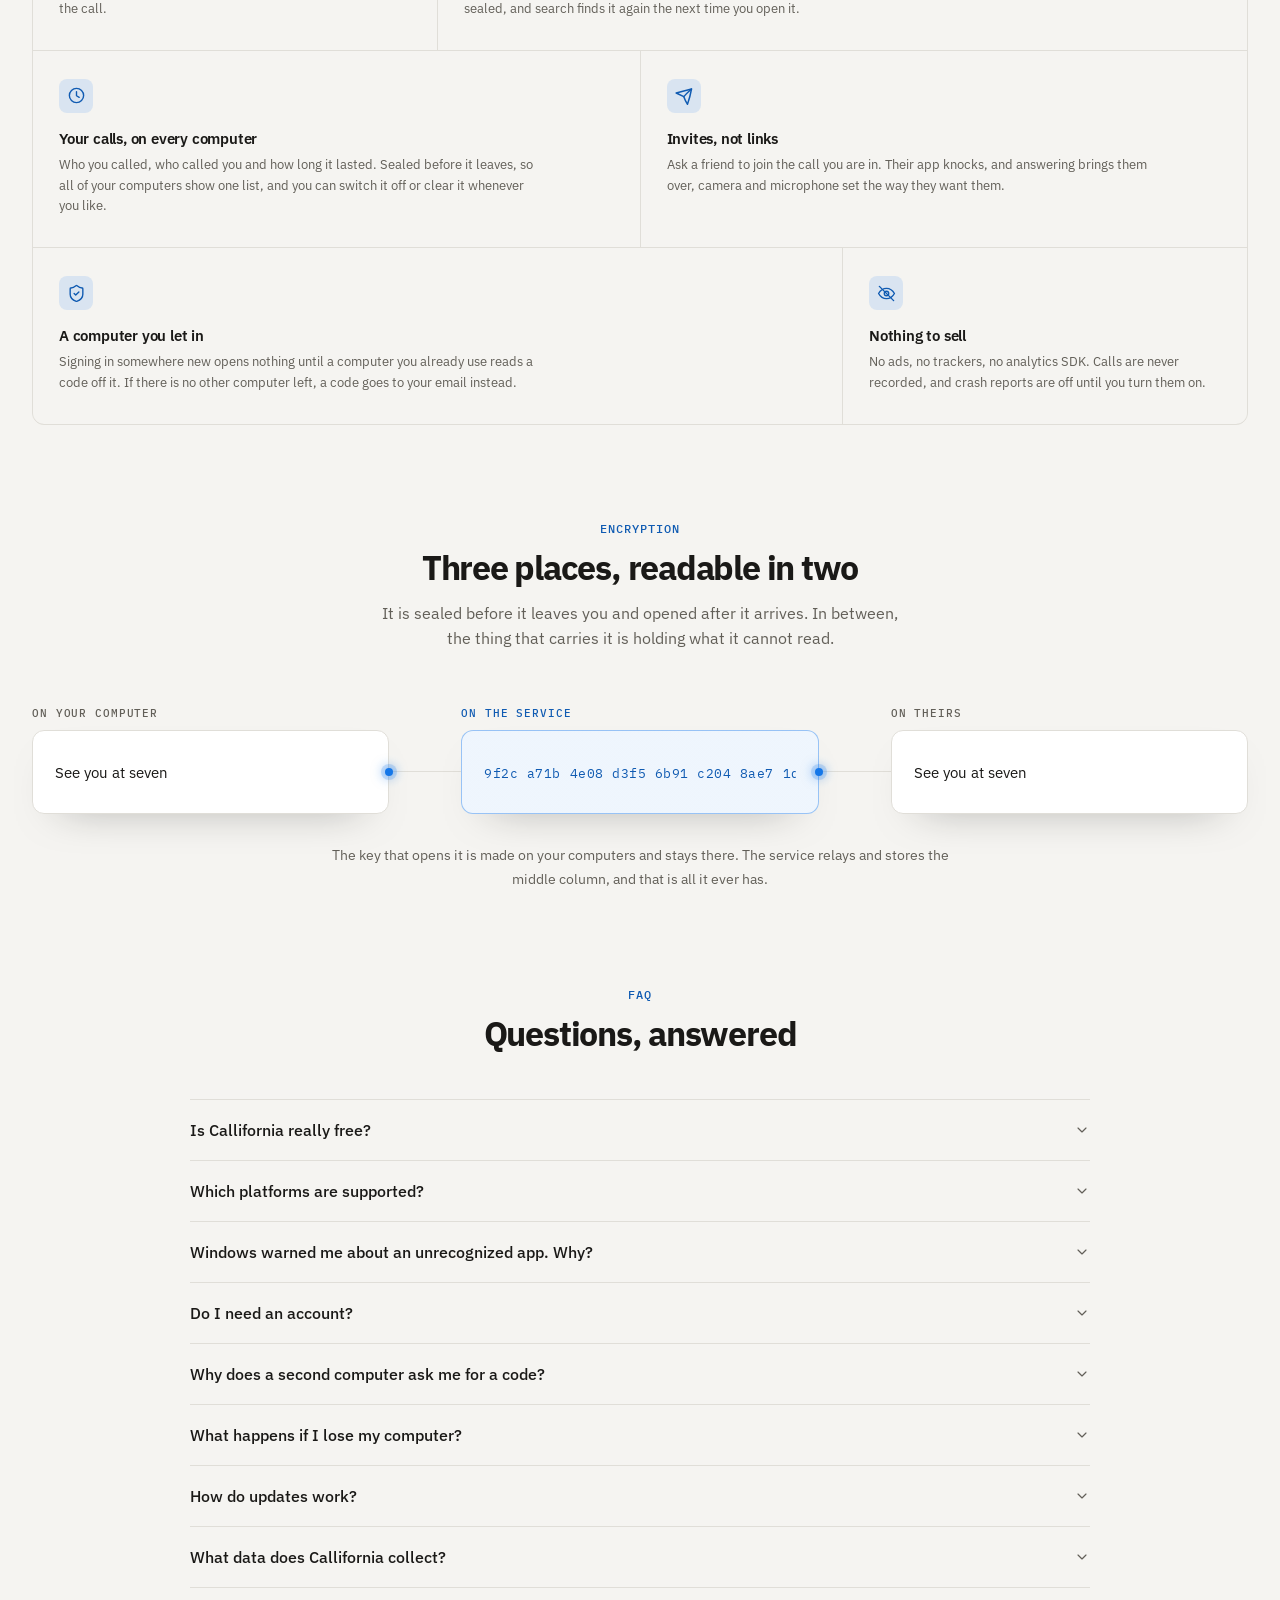
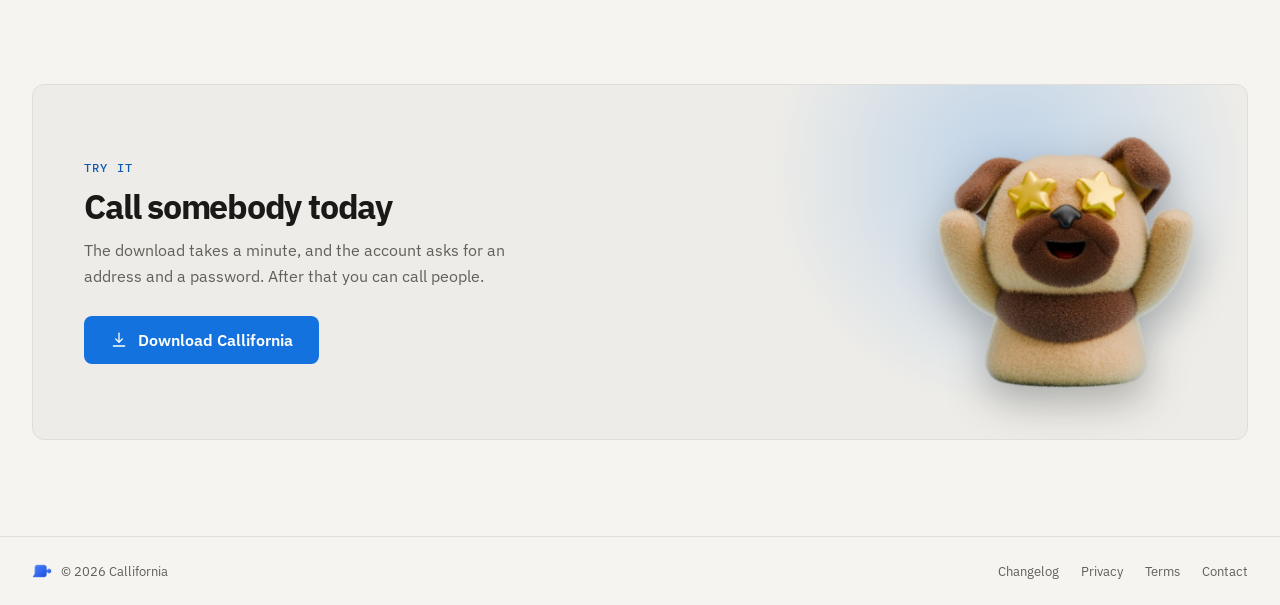
==== commit bc2d4337: "The camera-cloud mark in the favicon, the header and the link preview favicon.ico (16, 32 and 48) an" ====
--- a/index.html
+++ b/index.html
@@ -5,7 +5,9 @@
   <meta name="viewport" content="width=device-width, initial-scale=1" />
   <title data-i18n="page.index.title">Callifornia, encrypted video calls for Windows and Linux</title>
   <meta name="description" data-i18n-content="page.index.desc" content="A free desktop app for video calls, for Windows and Linux. Messages and call media are sealed on your computer, and the key never reaches the service." />
-  <link rel="icon" href="assets/favicon.ico" />
+  <link rel="icon" href="assets/favicon.ico" sizes="32x32" />
+  <link rel="icon" type="image/svg+xml" href="assets/favicon.svg" />
+  <link rel="apple-touch-icon" href="assets/apple-touch-icon.png" />
 
   <!-- Link previews. Absolute URLs on purpose: a scraper reads these out of
        context, and a relative path is the one thing several of them get wrong. -->
@@ -41,7 +43,7 @@
   <header class="site-header">
     <div class="container header-row">
       <a class="brand" href="#top">
-        <img src="assets/logo-mark.webp" alt="" class="brand-logo" width="28" height="28" />
+        <img src="assets/logo-mark.webp" srcset="assets/logo-mark@2x.webp 2x" alt="" class="brand-logo" width="28" height="28" />
         <span>Callifornia</span>
       </a>
       <div class="header-right">
@@ -642,7 +644,7 @@
   <footer class="site-footer">
     <div class="container footer-row">
       <span class="footer-brand">
-        <img src="assets/logo-mark.webp" alt="" width="20" height="20" />
+        <img src="assets/logo-mark.webp" srcset="assets/logo-mark@2x.webp 2x" alt="" width="20" height="20" />
         <span>© <span id="year">2026</span> Callifornia</span>
       </span>
       <nav class="footer-links" data-i18n-aria-label="aria.footer" aria-label="Footer">
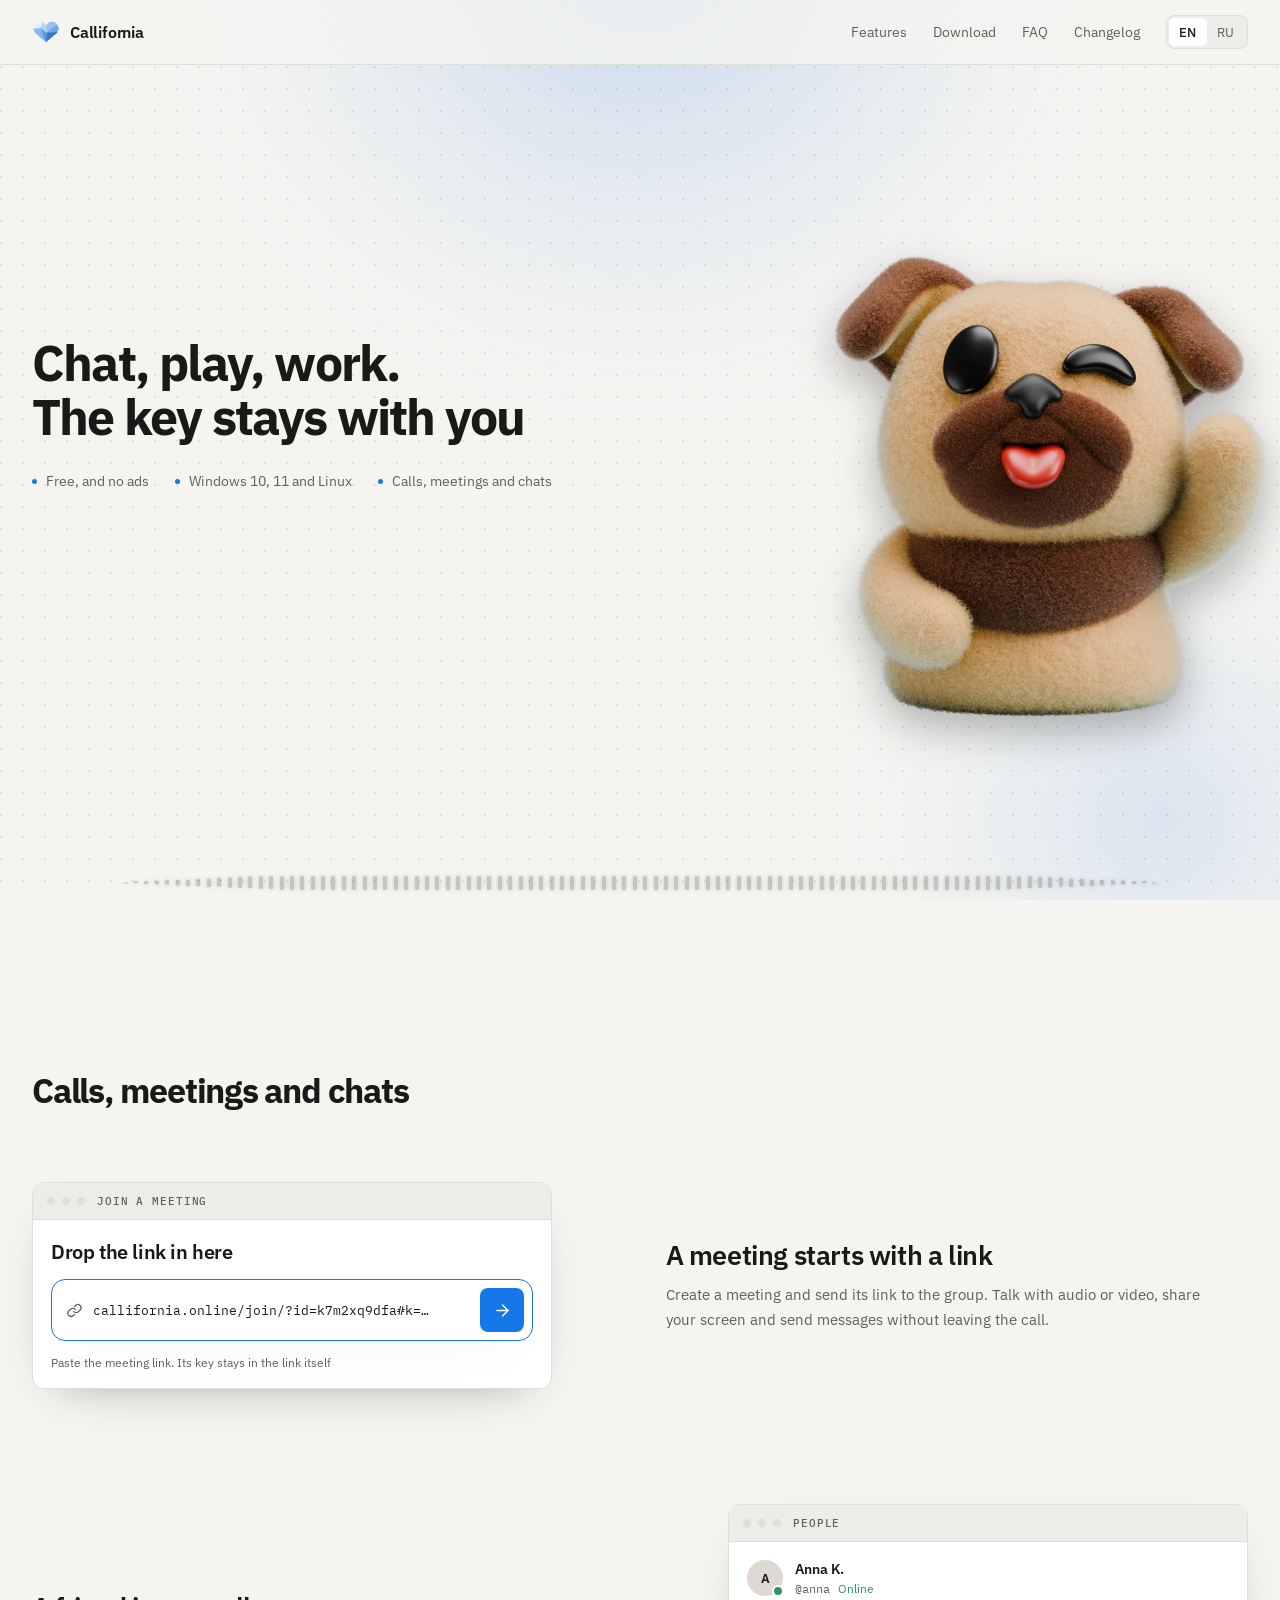
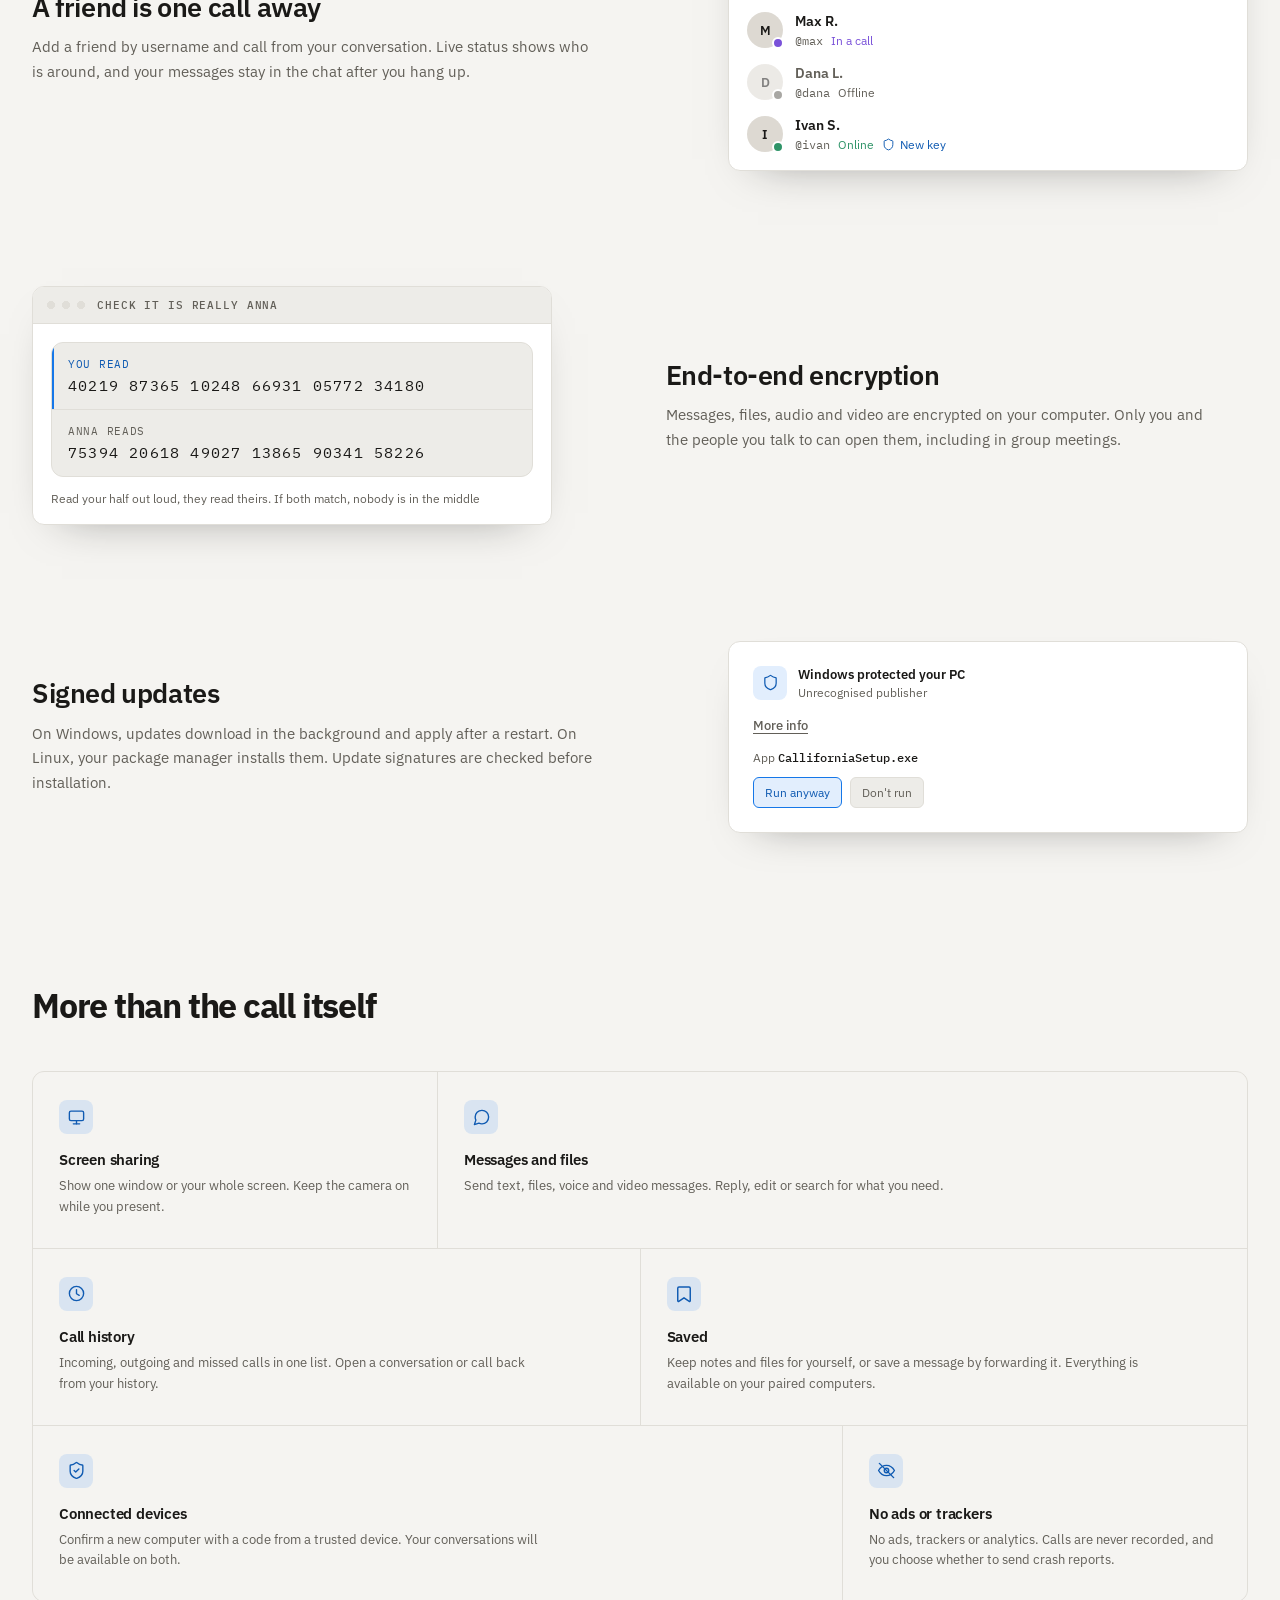
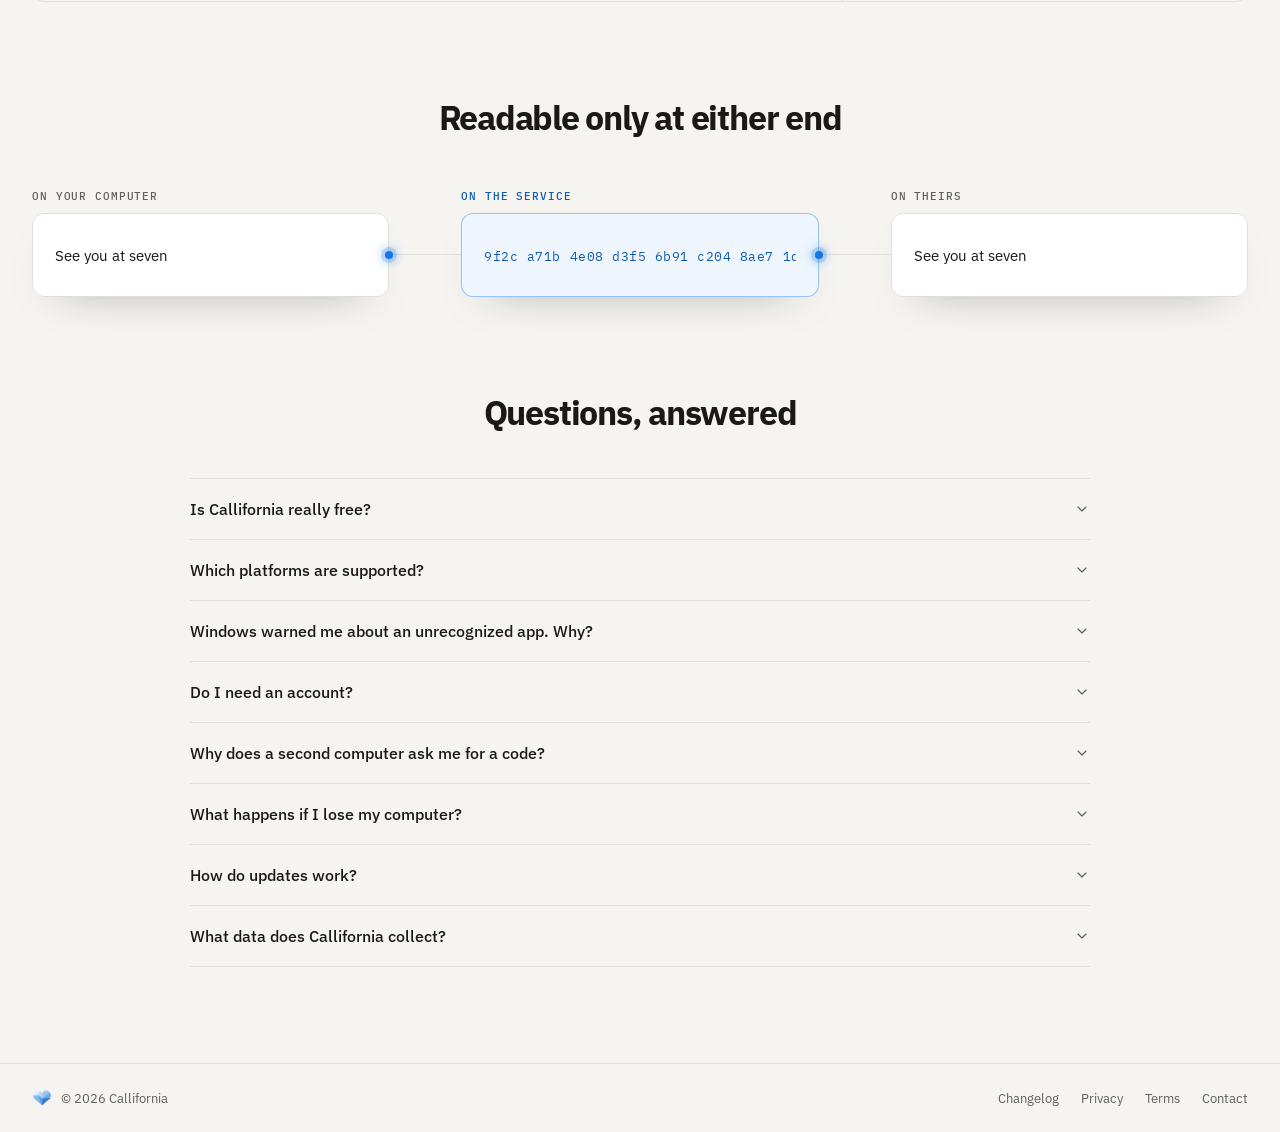
==== commit 07cd9d27: "Publish refreshed site and direct downloads with current release history" ====
--- a/index.html
+++ b/index.html
@@ -3,19 +3,17 @@
 <head>
   <meta charset="utf-8" />
   <meta name="viewport" content="width=device-width, initial-scale=1" />
-  <title data-i18n="page.index.title">Callifornia, encrypted video calls for Windows and Linux</title>
-  <meta name="description" data-i18n-content="page.index.desc" content="A free desktop app for video calls, for Windows and Linux. Messages and call media are sealed on your computer, and the key never reaches the service." />
-  <link rel="icon" href="assets/favicon.ico" sizes="32x32" />
-  <link rel="icon" type="image/svg+xml" href="assets/favicon.svg" />
-  <link rel="apple-touch-icon" href="assets/apple-touch-icon.png" />
+  <title data-i18n="page.index.title">Callifornia, encrypted calls, meetings and chats</title>
+  <meta name="description" data-i18n-content="page.index.desc" content="Free calls, meetings by link and private chats for Windows and Linux. Messages, files, audio and video are encrypted on your computer." />
+  <link rel="icon" href="assets/favicon.ico?v=heart" />
 
   <!-- Link previews. Absolute URLs on purpose: a scraper reads these out of
        context, and a relative path is the one thing several of them get wrong. -->
   <meta property="og:type" content="website" />
   <meta property="og:url" content="https://callifornia.online/" />
-  <meta property="og:title" content="Callifornia, encrypted video calls for Windows and Linux" />
-  <meta property="og:description" content="A free desktop app for video calls, for Windows and Linux. Messages and call media are sealed on your computer, and the key never reaches the service." />
-  <meta property="og:image" content="https://callifornia.online/assets/logo.png" />
+  <meta property="og:title" content="Callifornia, encrypted calls, meetings and chats" />
+  <meta property="og:description" content="Free calls, meetings by link and private chats for Windows and Linux. Messages, files, audio and video are encrypted on your computer." />
+  <meta property="og:image" content="https://callifornia.online/assets/logo.png?v=heart" />
   <meta name="twitter:card" content="summary" />
 
   <!-- IBM Plex from this site, not from a font service. A stylesheet link to
@@ -43,7 +41,7 @@
   <header class="site-header">
     <div class="container header-row">
       <a class="brand" href="#top">
-        <img src="assets/logo-mark.webp" srcset="assets/logo-mark@2x.webp 2x" alt="" class="brand-logo" width="28" height="28" />
+        <img src="assets/logo-mark.webp?v=heart" srcset="assets/logo-mark@2x.webp?v=heart 2x" alt="" class="brand-logo" width="28" height="28" />
         <span>Callifornia</span>
       </a>
       <div class="header-right">
@@ -92,39 +90,15 @@
     <section class="hero">
       <div class="hero-copy">
         <h1 data-i18n-html="hero.title">Chat, play, work.<br /><span>The key stays with you</span></h1>
-        <!-- Not "a simple, fast, lightweight app": that was three adjectives
-             nobody can check, and the free/Windows/Linux half of it now sits
-             in the facts list below as three things they can. What is left for
-             the sub is the one thing the headline asserts but does not
-             explain. -->
-        <p class="hero-sub" data-i18n="hero.sub">Messages, audio and video are sealed on your computer. What the service keeps, it cannot open.</p>
-
-        <!-- One button, and it downloads nothing. The picker, the version
-             line and the box that has to be ticked live on a page of their
-             own, so both of this page's buttons are the same short link to it
-             rather than two copies of the same apparatus. -->
-        <div class="cta-desktop">
-          <a class="btn-primary" href="download.html">
-            <svg viewBox="0 0 24 24" width="18" height="18" fill="none" stroke="currentColor" stroke-width="1.75" stroke-linecap="round" stroke-linejoin="round" aria-hidden="true"><path d="M12 3v11"/><path d="M7.5 10.5 12 15l4.5-4.5"/><path d="M4.5 20h15"/></svg>
-            <span data-i18n="download.jump">Download Callifornia</span>
-          </a>
-        </div>
-
-        <!-- The hero used to end at the button, and the composition ran out of
-             content two thirds of the way down its own minimum height. What
-             fills the rest is deliberately not another claim: every item here
-             is a fact the reader can check on this page or in the installer,
-             which is the one thing the old headline's "flawless" and
-             "uncompromising" could not offer. -->
         <ul class="hero-facts" role="list">
           <li data-i18n="hero.fact.free">Free, and no ads</li>
           <li data-i18n="hero.fact.os">Windows 10, 11 and Linux</li>
-          <li data-i18n="hero.fact.install">Installs without administrator rights</li>
+          <li data-i18n="hero.fact.product">Calls, meetings and chats</li>
         </ul>
 
         <div class="cta-mobile">
           <span class="mobile-badge" data-i18n="mobile.badge">Made for computers</span>
-          <p class="mobile-text" data-i18n="mobile.text">Callifornia is a desktop app for Windows and Linux. Open this page on a computer to download it.</p>
+          <p class="mobile-text" data-i18n="mobile.text">Downloads are available for Windows and Linux. Apps for iOS and Android are in development.</p>
         </div>
       </div>
 
@@ -257,15 +231,13 @@
 
     <section id="features" class="section container">
       <div data-reveal>
-        <p class="eyebrow" data-i18n="features.eyebrow">Features</p>
-        <h2 class="section-title" data-i18n="features.title">Everything a call needs. Nothing it doesn't</h2>
-        <p class="section-sub" data-i18n="features.sub">Callifornia is a native desktop app built around one idea. Getting people talking should take seconds.</p>
+        <h2 class="section-title" data-i18n="features.title">Calls, meetings and chats</h2>
       </div>
 
       <div class="feature" data-reveal>
         <div class="feature-copy">
-          <h3 data-i18n="f1.title">One link, and you are in</h3>
-          <p data-i18n="f1.text">Every call is a link. Send it in any chat, and whoever has the app is in the call seconds later. The key that opens the room rides inside the link, in the part a browser never sends to a server, so the invitation and the permission are one and the same. Nobody waits outside for a host to let them in.</p>
+          <h3 data-i18n="f1.title">A meeting starts with a link</h3>
+          <p data-i18n="f1.text">Create a meeting and send its link to the group. Talk with audio or video, share your screen and send messages without leaving the call.</p>
         </div>
         <div class="feature-visual">
           <!-- All four visuals share this frame. The bar carries the label the
@@ -274,7 +246,7 @@
           <div class="mock" aria-hidden="true">
             <div class="mock-bar">
               <span class="mock-dots"></span>
-              <p class="mock-label" data-i18n="mock.join.eyebrow">Join a call</p>
+              <p class="mock-label" data-i18n="mock.join.eyebrow">Join a meeting</p>
             </div>
             <div class="mock-body">
           <div class="join-mockup">
@@ -288,7 +260,7 @@
                 <svg viewBox="0 0 24 24" width="19" height="19" fill="none" stroke="currentColor" stroke-width="1.75" stroke-linecap="round" stroke-linejoin="round"><path d="M5 12h14"/><path d="M12 5l7 7-7 7"/></svg>
               </span>
             </div>
-            <p class="mock-hint" data-i18n="mock.join.hint">Paste the call link. The key that opens it lives in the link itself</p>
+            <p class="mock-hint" data-i18n="mock.join.hint">Paste the meeting link. Its key stays in the link itself</p>
           </div>
             </div>
           </div>
@@ -297,8 +269,8 @@
 
       <div class="feature" data-reveal>
         <div class="feature-copy">
-          <h3 data-i18n="f2.title">See who is around before you call</h3>
-          <p data-i18n="f2.text">Add somebody once and call them whenever, without hunting through chats for the right link. Their status is live, so you can tell at a glance who is free and who is already in a call. And if somebody's key ever changes, their row says so, right where you were about to click.</p>
+          <h3 data-i18n="f2.title">A friend is one call away</h3>
+          <p data-i18n="f2.text">Add a friend by username and call from your conversation. Live status shows who is around, and your messages stay in the chat after you hang up.</p>
         </div>
         <div class="feature-visual">
           <!-- A friend row as PeopleScreen.qml draws it: one initial on the
@@ -364,8 +336,8 @@
 
       <div class="feature" data-reveal>
         <div class="feature-copy">
-          <h3 data-i18n="f3.title">Sealed before it leaves your computer</h3>
-          <p data-i18n="f3.text">Messages, call audio and video, and the key to every room are locked on your side with keys the service never receives. What it holds is ciphertext it cannot open, and the privacy page says in plain words what exactly it does still know. To be certain there is nobody in the middle, read the safety numbers to each other once, and the app remembers that you did.</p>
+          <h3 data-i18n="f3.title">End-to-end encryption</h3>
+          <p data-i18n="f3.text">Messages, files, audio and video are encrypted on your computer. Only you and the people you talk to can open them, including in group meetings.</p>
         </div>
         <div class="feature-visual">
           <!-- SafetyNumberDialog.qml's card: one number split in two halves by
@@ -398,16 +370,13 @@
         </div>
       </div>
 
-      <div class="feature" data-reveal>
+      <div class="feature">
         <div class="feature-copy">
-          <h3 data-i18n="f4.title">Every update is signed, and the installer is not yet</h3>
-          <p data-i18n="f4.text">Updates arrive in the background and apply with one restart, and the signature on each is checked before anything is installed. The installer itself is not signed with a paid certificate yet, so on the first run Windows shows a notice about an unrecognised publisher. It says nothing about what is in the file, and two clicks are the whole of it.</p>
+          <h3 data-i18n="f4.title">Signed updates</h3>
+          <p data-i18n="f4.text">On Windows, updates download in the background and apply after a restart. On Linux, your package manager installs them. Update signatures are checked before installation.</p>
         </div>
         <div class="feature-visual">
-          <!-- A diagram in this site's own colours and radii, not a copy of the
-               Windows dialog: it is here to show which two words to click, and
-               an imitation of somebody else's chrome would claim more than
-               that. The whole thing runs on one 9s loop in CSS. -->
+          <!-- Static installation guide, kept the same width as the other mockups. -->
           <div class="ss" aria-hidden="true">
             <div class="ss-head">
               <span class="ss-shield">
@@ -435,8 +404,7 @@
 
     <section class="section container">
       <div data-reveal>
-        <p class="eyebrow" data-i18n="also.eyebrow">Also inside</p>
-        <h2 class="section-title" data-i18n="also.title">Small things that add up</h2>
+        <h2 class="section-title" data-i18n="also.title">More than the call itself</h2>
       </div>
 
       <div class="tiles" data-reveal>
@@ -445,42 +413,42 @@
             <svg viewBox="0 0 24 24" width="19" height="19" fill="none" stroke="currentColor" stroke-width="1.75" stroke-linecap="round" stroke-linejoin="round"><rect x="3" y="4" width="18" height="12" rx="2"/><path d="M8 20h8"/><path d="M12 16v4"/></svg>
           </span>
           <h3 data-i18n="also.share.title">Screen sharing</h3>
-          <p data-i18n="also.share.text">Share one window or the whole screen, one click from inside the call.</p>
+          <p data-i18n="also.share.text">Show one window or your whole screen. Keep the camera on while you present.</p>
         </div>
         <div class="tile">
           <span class="tile-glyph">
             <svg viewBox="0 0 24 24" width="19" height="19" fill="none" stroke="currentColor" stroke-width="1.75" stroke-linecap="round" stroke-linejoin="round"><path d="M21 11.5a8.38 8.38 0 0 1-8.5 8.5 8.5 8.5 0 0 1-3.8-.9L3 21l1.9-5.7a8.38 8.38 0 0 1-.9-3.8 8.5 8.5 0 0 1 8.5-8.5 8.38 8.38 0 0 1 8.5 8.5z"/></svg>
           </span>
-          <h3 data-i18n="also.chat.title">Chat in the call</h3>
-          <p data-i18n="also.chat.text">For a link or a name that nobody wants to spell out loud. It stays with the call, sealed, and search finds it again the next time you open it.</p>
+          <h3 data-i18n="also.chat.title">Messages and files</h3>
+          <p data-i18n="also.chat.text">Send text, files, voice and video messages. Reply, edit or search for what you need.</p>
         </div>
         <div class="tile">
           <span class="tile-glyph">
             <svg viewBox="0 0 24 24" width="19" height="19" fill="none" stroke="currentColor" stroke-width="1.75" stroke-linecap="round" stroke-linejoin="round"><circle cx="12" cy="12" r="9"/><path d="M12 7.2v5.1l3.4 2"/></svg>
           </span>
-          <h3 data-i18n="also.history.title">Your calls, on every computer</h3>
-          <p data-i18n="also.history.text">Who you called, who called you and how long it lasted. Sealed before it leaves, so all of your computers show one list, and you can switch it off or clear it whenever you like.</p>
+          <h3 data-i18n="also.history.title">Call history</h3>
+          <p data-i18n="also.history.text">Incoming, outgoing and missed calls in one list. Open a conversation or call back from your history.</p>
         </div>
         <div class="tile">
           <span class="tile-glyph">
-            <svg viewBox="0 0 24 24" width="20" height="20" fill="none" stroke="currentColor" stroke-width="1.75" stroke-linecap="round" stroke-linejoin="round"><path d="M21 3.6L2.6 8.4l9.2 4.4c1.1 3.2 2.6 6.4 4.4 9.2C18.2 16.2 19.9 9.9 21 3.6z"/><path d="M21 3.6c-3.6 3.2-6.8 6.2-9.2 9.2"/></svg>
+            <svg viewBox="0 0 24 24" width="20" height="20" fill="none" stroke="currentColor" stroke-width="1.75" stroke-linecap="round" stroke-linejoin="round"><path d="M6 3.5h12a1.5 1.5 0 0 1 1.5 1.5v15.2a.8.8 0 0 1-1.24.67L12 16.6l-6.26 4.27A.8.8 0 0 1 4.5 20.2V5A1.5 1.5 0 0 1 6 3.5Z"/></svg>
           </span>
-          <h3 data-i18n="also.invites.title">Invites, not links</h3>
-          <p data-i18n="also.invites.text">Ask a friend to join the call you are in. Their app knocks, and answering brings them over, camera and microphone set the way they want them.</p>
+          <h3 data-i18n="also.saved.title">Saved</h3>
+          <p data-i18n="also.saved.text">Keep notes and files for yourself, or save a message by forwarding it. Everything is available on your paired computers.</p>
         </div>
         <div class="tile">
           <span class="tile-glyph">
             <svg viewBox="0 0 24 24" width="19" height="19" fill="none" stroke="currentColor" stroke-width="1.75" stroke-linecap="round" stroke-linejoin="round"><path d="M20 13c0 5-3.5 7.5-7.66 8.95a1 1 0 0 1-.67-.01C7.5 20.5 4 18 4 13V6a1 1 0 0 1 1-1c2 0 4.5-1.2 6.24-2.72a1.17 1.17 0 0 1 1.52 0C14.51 3.81 17 5 19 5a1 1 0 0 1 1 1z"/><path d="m9 12 2 2 4-4"/></svg>
           </span>
-          <h3 data-i18n="also.device.title">A computer you let in</h3>
-          <p data-i18n="also.device.text">Signing in somewhere new opens nothing until a computer you already use reads a code off it. If there is no other computer left, a code goes to your email instead.</p>
+          <h3 data-i18n="also.device.title">Connected devices</h3>
+          <p data-i18n="also.device.text">Confirm a new computer with a code from a trusted device. Your conversations will be available on both.</p>
         </div>
         <div class="tile">
           <span class="tile-glyph">
             <svg viewBox="0 0 24 24" width="19" height="19" fill="none" stroke="currentColor" stroke-width="1.75" stroke-linecap="round" stroke-linejoin="round"><path d="M2 12s3.6-6.5 10-6.5S22 12 22 12s-3.6 6.5-10 6.5S2 12 2 12z"/><circle cx="12" cy="12" r="2.8"/><path d="M3 3l18 18"/></svg>
           </span>
-          <h3 data-i18n="also.private.title">Nothing to sell</h3>
-          <p data-i18n="also.private.text">No ads, no trackers, no analytics SDK. Calls are never recorded, and crash reports are off until you turn them on.</p>
+          <h3 data-i18n="also.private.title">No ads or trackers</h3>
+          <p data-i18n="also.private.text">No ads, trackers or analytics. Calls are never recorded, and you choose whether to send crash reports.</p>
         </div>
       </div>
     </section>
@@ -497,9 +465,7 @@
          drives it, so it cannot arrive late or fail to arrive. -->
     <section id="how" class="section container">
       <div class="section-head--center" data-reveal>
-        <p class="eyebrow" data-i18n="seal.eyebrow">Encryption</p>
-        <h2 class="section-title" data-i18n="seal.title">Three places, readable in two</h2>
-        <p class="section-sub" data-i18n="seal.sub">It is sealed before it leaves you and opened after it arrives. In between, the thing that carries it is holding what it cannot read.</p>
+        <h2 class="section-title" data-i18n="seal.title">Readable only at either end</h2>
       </div>
 
       <div class="seal" data-reveal>
@@ -534,12 +500,10 @@
         </figure>
       </div>
 
-      <p class="seal-note" data-i18n="seal.note">The key that opens it is made on your computers and stays there. The service relays and stores the middle column, and that is all it ever has.</p>
     </section>
 
     <section id="faq" class="section container">
       <div class="section-head--center" data-reveal>
-        <p class="eyebrow" data-i18n="faq.eyebrow">FAQ</p>
         <h2 class="section-title" data-i18n="faq.title">Questions, answered</h2>
       </div>
       <div class="faq-list" data-reveal>
@@ -558,7 +522,7 @@
             <svg class="faq-chevron" viewBox="0 0 24 24" width="16" height="16" fill="none" stroke="currentColor" stroke-width="1.75" stroke-linecap="round" stroke-linejoin="round"><path d="M6 9l6 6 6-6"/></svg>
           </summary>
           <div class="faq-answer">
-            <p data-i18n-html="faq.platforms.a">Windows 10 and 11 (64 bit), and Linux (.deb for Debian and Ubuntu, .rpm for Fedora and RHEL). The Linux build is younger than the Windows one, so it keeps a beta badge while it settles. macOS is planned, and since the app's core is already cross platform it's a matter of packaging rather than a rewrite.</p>
+            <p data-i18n-html="faq.platforms.a">Windows 10 and 11 and Linux on 64 bit PCs. Linux packages are available as .deb for Debian and Ubuntu and .rpm for Fedora and RHEL, with a beta badge. macOS, iOS and Android are in development and are not available to download yet.</p>
           </div>
         </details>
         <details class="faq-item">
@@ -616,26 +580,6 @@
             <p data-i18n-html="faq.data.a">What you say is not part of it. Messages and call media are sealed on your computer, so the service holds ciphertext it cannot open. What it does hold is your address, your profile, who your friends are, and when and how long you called, which is metadata and worth knowing about. Calls are never recorded, and crash reports are strictly voluntary and off by default. The <a href="privacy.html">privacy policy</a> spells out both halves.</p>
           </div>
         </details>
-      </div>
-    </section>
-
-    <!-- The page used to end on the last FAQ answer, with its only download
-         button three screens above. Somebody convinced by the way down had to
-         scroll back up to act on it. -->
-    <section class="section container">
-      <div class="closer" data-reveal>
-        <div class="closer-copy">
-          <p class="eyebrow" data-i18n="closer.eyebrow">Try it</p>
-          <h2 class="section-title" data-i18n="closer.title">Call somebody today</h2>
-          <p class="closer-sub" data-i18n="closer.sub">The download takes a minute, and the account asks for an address and a password. After that you can call people.</p>
-          <a class="btn-primary" href="download.html">
-            <svg viewBox="0 0 24 24" width="18" height="18" fill="none" stroke="currentColor" stroke-width="1.75" stroke-linecap="round" stroke-linejoin="round" aria-hidden="true"><path d="M12 3v11"/><path d="M7.5 10.5 12 15l4.5-4.5"/><path d="M4.5 20h15"/></svg>
-            <span data-i18n="download.jump">Download Callifornia</span>
-          </a>
-        </div>
-        <div class="closer-art" aria-hidden="true">
-          <img src="assets/mascot-cheer.webp" alt="" width="520" height="560" loading="lazy" />
-        </div>
       </div>
     </section>
 
@@ -644,7 +588,7 @@
   <footer class="site-footer">
     <div class="container footer-row">
       <span class="footer-brand">
-        <img src="assets/logo-mark.webp" srcset="assets/logo-mark@2x.webp 2x" alt="" width="20" height="20" />
+        <img src="assets/logo-mark.webp?v=heart" srcset="assets/logo-mark@2x.webp?v=heart 2x" alt="" width="20" height="20" />
         <span>© <span id="year">2026</span> Callifornia</span>
       </span>
       <nav class="footer-links" data-i18n-aria-label="aria.footer" aria-label="Footer">
--- a/assets/style.css
+++ b/assets/style.css
@@ -1,4 +1,4 @@
-/* Palette, metrics and backdrop mirror the desktop app (CalliforniaApp —
+/* Palette, metrics and backdrop mirror the desktop app (CalliforniaDesktop —
    resources/qml/Theme.qml and components/ScreenBackdrop.qml): IBM Plex, warm
    neutrals, a blue accent, tight 6-12px radii. Both app themes are here too,
    and which one a visitor gets is the operating system's answer and nothing
@@ -463,7 +463,7 @@
   display: flex;
   flex-wrap: wrap;
   gap: 10px 26px;
-  margin: 44px 0 0;
+  margin: 28px 0 0;
   padding: 0;
   font-size: 0.875rem;
   color: var(--muted);
@@ -532,9 +532,7 @@
   margin-bottom: 22px;
 }
 
-/* Had no rule at all, so in the bottom card the button and the acceptance row
-   touched. The hero's copy of this wraps a .download-block that already spaces
-   itself, so the gap here only ever shows where it was missing. */
+/* Keep the download controls and their metadata together. */
 .cta-desktop {
   display: flex;
   flex-direction: column;
@@ -574,90 +572,6 @@
   min-height: 18px;
 }
 
-/* ---------- Accepting the terms ----------
-   This was a 17px box and a line of grey type hanging off the bottom of the
-   button, which read as small print because it was shaped like it. It is a
-   step now, above the button rather than under it, at reading size, with a
-   second line saying why bothering is not a waste of two minutes.
-
-   The whole panel is the hit target and it lights as one thing, so the words
-   are as clickable as the box. A link inside the label still follows the link
-   rather than ticking the box: a label does not forward a click that landed on
-   interactive content, which is the browser's own rule and not a workaround. */
-.accept {
-  align-self: stretch;
-  display: flex;
-  align-items: flex-start;
-  gap: 14px;
-  padding: 18px 20px;
-  background: var(--surface);
-  border: 1px solid var(--border);
-  border-radius: var(--radius-xl);
-  cursor: pointer;
-  transition: background 0.18s ease, border-color 0.18s ease;
-}
-.accept:hover { border-color: rgba(var(--accent-rgb), 0.45); }
-.accept--on {
-  background: var(--elevated);
-  border-color: rgba(var(--accent-rgb), 0.5);
-}
-
-.accept-box {
-  appearance: none;
-  -webkit-appearance: none;
-  flex: 0 0 20px;
-  width: 20px;
-  height: 20px;
-  /* Optically on the first line of the label, (15px * 1.5 - 20px) / 2. */
-  margin: 1px 0 0;
-  display: grid;
-  place-content: center;
-  border: 1.5px solid rgba(var(--muted-rgb), 0.5);
-  border-radius: 6px;
-  background: var(--canvas);
-  cursor: pointer;
-  transition: background 0.15s ease, border-color 0.15s ease;
-}
-.accept:hover .accept-box { border-color: var(--accent-text); }
-.accept-box:checked,
-.accept:hover .accept-box:checked { background: var(--accent); border-color: var(--accent-text); }
-
-/* The tick is Icons.qml's, masked rather than drawn, so it keeps the round
-   caps the rest of the set has. */
-.accept-box::before {
-  content: "";
-  width: 13px;
-  height: 13px;
-  background: #fff;
-  transform: scale(0);
-  transition: transform 0.13s cubic-bezier(0.33, 0, 0.2, 1);
-  -webkit-mask: var(--tick) center / contain no-repeat;
-  mask: var(--tick) center / contain no-repeat;
-}
-.accept-box:checked::before { transform: scale(1); }
-
-.accept-label {
-  flex: 1;
-  min-width: 0;
-  display: block;
-  font-size: 15px;
-  font-weight: 500;
-  line-height: 1.5;
-  color: var(--text);
-  cursor: inherit;
-}
-.accept-label a { color: var(--accent-text); text-decoration: none; }
-.accept-label a:hover { text-decoration: underline; }
-/* Nothing happened when the button was pressed, which reads as a broken page
-   unless the reason moves. */
-@keyframes accept-nudge {
-  0%, 100% { transform: translateX(0); }
-  16%, 48%, 80% { transform: translateX(-5px); }
-  32%, 64%, 96% { transform: translateX(5px); }
-}
-.accept--nudge { animation: accept-nudge 0.42s ease; }
-.accept--nudge .accept-box { border-color: var(--accent-text); }
-
 /* A download that is not available yet says so, rather than being a live
    button that silently declines. */
 .btn-primary[aria-disabled="true"] {
@@ -692,7 +606,7 @@
   align-items: center;
   justify-content: center;
   width: 44px;
-  background: var(--accent);
+  background: var(--accent-btn);
   color: #fff;
   cursor: pointer;
   border-radius: 0 var(--radius-md) var(--radius-md) 0;
@@ -700,13 +614,13 @@
      a gap between them makes the caret read as a separate small button. */
   border-left: 1px solid rgba(255, 255, 255, 0.28);
   list-style: none;
-  transition: filter 0.15s ease;
+  transition: background 0.15s ease;
 }
 .split-caret::-webkit-details-marker { display: none; }
 /* Whichever half is hovered, the whole control lights, because a click on
    either half acts on the same thing. */
 .split:hover .split-caret,
-.split:hover .btn-primary { filter: brightness(1.16); }
+.split:hover .btn-primary { background: var(--accent-btn-hover); }
 .split-caret svg { transition: transform 0.2s ease; }
 .split-menu[open] .split-caret svg { transform: rotate(180deg); }
 
@@ -741,17 +655,46 @@
 .menu-row--off { color: var(--muted); }
 .menu-sep { height: 1px; background: var(--border); margin: 6px 4px; }
 
-/* ---------- Download page ----------
-   The picker itself is unchanged and stays unchanged: it is one control for
-   the one choice this site asks about. What this section is, is everything
-   around it. */
-
-.dl-head { margin-bottom: 38px; }
-.dl-head .page-sub { margin-bottom: 0; }
-
-/* The acceptance and the button are one step after another, so the gap between
-   them is larger than the one inside either. */
-.page .cta-desktop { gap: 26px; }
+/* ---------- Download page ---------- */
+.download-page { display: flex; align-items: center; }
+.download-layout { padding-block: clamp(32px, 6vh, 72px); }
+.dl-hero {
+  display: grid;
+  grid-template-columns: 1.15fr 1fr;
+  align-items: center;
+  gap: 40px;
+  min-height: 460px;
+}
+.dl-copy { position: relative; z-index: 2; }
+.dl-copy h1 {
+  margin: 0 0 36px;
+  font-size: clamp(42px, 4.8vw, 68px);
+  line-height: 1.08;
+  letter-spacing: -0.04em;
+  font-weight: 700;
+}
+.dl-copy h1 span { color: var(--muted); font-weight: 500; font-size: 0.85em; }
+.dl-copy .download-block { margin-bottom: 0; gap: 16px; }
+.dl-copy .btn-primary { min-height: 54px; padding: 16px 28px; justify-content: center; }
+.dl-art { position: relative; min-width: 0; display: grid; place-items: center; }
+.dl-mascot {
+  display: block;
+  width: min(88%, 390px);
+  height: auto;
+  filter: drop-shadow(0 18px 24px var(--art-shadow));
+}
+@media (max-width: 860px) {
+  .dl-hero { gap: 24px; min-height: 380px; }
+  .dl-copy h1 { font-size: 44px; }
+}
+@media (max-width: 620px) {
+  .download-layout { padding-top: 40px; padding-bottom: 40px; }
+  .dl-hero { grid-template-columns: 1fr; gap: 36px; }
+  .dl-copy h1 { font-size: clamp(36px, 8vw, 46px); margin-bottom: 28px; }
+  .dl-copy .download-meta { font-size: 11px; }
+  .dl-copy .btn-primary { padding-inline: 20px; font-size: 14px; }
+  .dl-mascot { width: 240px; }
+}
 
 /* Linux is real and downloadable, just newer than the Windows build. macOS
    needs no badge of its own: its row says "Soon" where the others say a size,
@@ -1025,10 +968,9 @@
 .feature {
   display: grid;
   grid-template-columns: minmax(0, 1fr) minmax(0, 1fr);
-  gap: clamp(48px, 5vw, 96px);
-  align-items: center;
-  padding: clamp(56px, 6.5vw, 92px) 0;
-  counter-increment: feature;
+  gap: clamp(32px, 4vw, 64px);
+  align-items: center;
+  padding: clamp(36px, 4.5vw, 60px) 0;
 }
 /* No hairline between rows any more. Four pairs separated by a rule read as a
    spec table; what separates them now is the space, and what marks them is the
@@ -1037,19 +979,6 @@
 
 /* The row is as wide as the page; a line of body text is not. */
 .feature-copy { max-width: 560px; }
-
-/* Counter rather than four hand-written numbers in the markup: the sequence
-   cannot drift out of step with the rows when one is added or moved. */
-.feature-copy::before {
-  content: counter(feature, decimal-leading-zero);
-  display: block;
-  font-family: var(--mono);
-  font-size: 12px;
-  font-weight: 500;
-  letter-spacing: 0.14em;
-  color: var(--accent-text);
-  margin-bottom: 14px;
-}
 
 .feature-copy h3 {
   font-size: clamp(22px, 2.2vw, 27px);
@@ -1705,19 +1634,15 @@
   16%, 40%      { stroke: var(--accent); fill: var(--accent-soft); }
 }
 
-/* ---------- The first run warning ----------
-   Lives on the home page now, beside the paragraph about signatures.
-
-   One 9s loop: the notice sits closed, "More info" lights and is taken, the
-   panel below it opens, and "Run anyway" lights in turn. Then it closes and
-   does it again, which is the point — somebody who arrives mid-cycle still
-   sees the whole path within nine seconds. */
+/* ---------- Static first run warning ---------- */
 .ss {
-  --ss-cycle: 9s;
+  width: 100%;
+  max-width: 520px;
+  box-sizing: border-box;
   background: var(--elevated);
   border: 1px solid var(--border);
   border-radius: var(--radius-xl);
-  padding: 16px;
+  padding: 24px;
   box-shadow: var(--shadow-panel);
 }
 
@@ -1738,9 +1663,7 @@
 .ss-title { margin: 0; font-size: 13px; font-weight: 600; }
 .ss-sub { margin: 2px 0 0; font-size: 11.5px; color: var(--muted); }
 
-/* The link that has to be clicked first. It lights early in the cycle and is
-   the only underlined thing in the panel, which is what it is in the real
-   dialog too. */
+/* The first step stays visible alongside the final action. */
 .ss-more {
   margin: 14px 0 0;
   font-size: 12.5px;
@@ -1752,33 +1675,10 @@
   margin-left: -6px;
   border-radius: var(--radius-sm);
   color: var(--muted);
-  animation: ss-more var(--ss-cycle) ease-in-out infinite;
-}
-
-@keyframes ss-more {
-  0%, 6%    { color: var(--muted);       background: transparent; }
-  12%, 26%  { color: var(--accent-text); background: var(--accent-soft); }
-  34%, 100% { color: var(--muted);       background: transparent; }
-}
-
-/* What the link opens. Height and opacity together, so it unfolds rather than
-   appearing on top of what is under it. */
-.ss-reveal {
-  overflow: hidden;
-  height: 0;
-  opacity: 0;
-  animation: ss-open var(--ss-cycle) ease-in-out infinite;
-}
-
-/* A fixed height rather than `auto`: interpolate-size makes auto animatable in
-   new browsers only, and where it is missing this panel would snap instead of
-   opening. 122px is the content plus room for the actions to sit on two rows
-   in a narrow column. */
-@keyframes ss-open {
-  0%, 26%   { height: 0;     opacity: 0; }
-  36%, 88%  { height: 122px; opacity: 1; }
-  96%, 100% { height: 0;     opacity: 0; }
-}
+}
+
+
+.ss-reveal { height: auto; opacity: 1; }
 
 .ss-file {
   margin: 14px 0 0;
@@ -1803,89 +1703,14 @@
   color: var(--muted);
   /* A button label that breaks across two lines reads as a bug rather than as
      a button. If the pair will not fit on one row they wrap as whole buttons,
-     which the fixed height below has room for. */
+     while keeping the labels intact. */
   white-space: nowrap;
 }
 
-/* The second thing to click, lit after the panel has finished opening. */
-.ss-btn--run { animation: ss-run var(--ss-cycle) ease-in-out infinite; }
-
-@keyframes ss-run {
-  0%, 44% {
-    border-color: var(--border);
-    background: var(--surface);
-    color: var(--muted);
-  }
-  52%, 84% {
-    border-color: var(--accent);
-    background: var(--accent-soft);
-    color: var(--accent-text);
-  }
-  92%, 100% {
-    border-color: var(--border);
-    background: var(--surface);
-    color: var(--muted);
-  }
-}
-
-/* ---------- Closing block ----------
-   The page ended on the last FAQ answer, three screens below its only
-   download button. This is the second one, and the only place on the page
-   besides the hero where the character appears at size. */
-.closer {
-  position: relative;
-  display: grid;
-  grid-template-columns: minmax(0, 1fr) clamp(150px, 24%, 260px);
-  align-items: center;
-  gap: clamp(24px, 3vw, 48px);
-  padding: clamp(30px, 4vw, 52px);
-  background: var(--surface);
-  border: 1px solid var(--border);
-  border-radius: var(--radius-xl);
-  overflow: hidden;
-}
-
-/* The backdrop's wash, brought inside the panel so the block reads as lit
-   from the same direction as the rest of the page. */
-.closer::before {
-  content: "";
-  position: absolute;
-  right: -8%;
-  top: -70%;
-  width: 55%;
-  aspect-ratio: 1;
-  border-radius: 50%;
-  background: radial-gradient(closest-side,
-    rgba(var(--accent-rgb), 0.22), transparent 72%);
-  pointer-events: none;
-}
-
-.closer-copy {
-  position: relative;
-  z-index: 1;
-  max-width: 560px;
-}
-.closer-copy .section-title { margin-bottom: 12px; }
-
-.closer-sub {
-  font-size: 16px;
-  color: var(--muted);
-  line-height: 1.6;
-  margin: 0 0 26px;
-  max-width: 460px;
-  text-wrap: pretty;
-}
-
-.closer-art {
-  position: relative;
-  z-index: 1;
-  justify-self: end;
-}
-.closer-art img {
-  display: block;
-  width: 100%;
-  height: auto;
-  filter: drop-shadow(0 16px 20px var(--art-shadow));
+.ss-btn--run {
+  border-color: var(--accent);
+  background: var(--accent-soft);
+  color: var(--accent-text);
 }
 
 /* ---------- FAQ ---------- */
@@ -2393,12 +2218,6 @@
   .wave span:nth-child(8n + 7) { transform: scaleY(0.6); }
   .wave span:nth-child(8n + 8) { transform: scaleY(0.4); }
 
-  /* The warning diagram stops cycling and stays open on the step that
-     matters, so the two words to click are both on screen at once. */
-  .ss-more,
-  .ss-btn--run { animation: none; }
-  .ss-reveal { animation: none; height: auto; opacity: 1; }
-
   /* The network holds still, and holds a frame that still reads: the graph at
      full size, one wave of nodes lit, and the far node at rest. */
   .net-base,
@@ -2407,16 +2226,9 @@
   .net-node,
   .net-node { animation: none; }
   .net-flow path { stroke-dashoffset: -46; }
-  .ss-btn--run {
-    border-color: var(--accent);
-    background: var(--accent-soft);
-    color: var(--accent-text);
-  }
 
   /* The thumb still moves, it just stops sliding there. */
   .seg::before { transition: background 0.25s ease, border-color 0.25s ease; }
-  /* The nudge has nothing to fall back on, so it becomes a still highlight. */
-  .accept--nudge { animation: none; }
   /* The thank you page still arrives, it just stops arriving with a flourish. */
   .thanks-pack { animation: none; }
 }
@@ -2448,7 +2260,7 @@
 
   /* Three facts side by side need more width than this column has, and a row
      that wraps two-and-one reads as a mistake. Stacked, they are a list. */
-  .hero-facts { gap: 9px; flex-direction: column; margin-top: 36px; }
+  .hero-facts { gap: 9px; flex-direction: column; margin-top: 28px; }
 
   /* right: -14px here used to push the piece past the hero, where
      .hero-art’s own clipping cut it off. */
@@ -2476,12 +2288,8 @@
   .js .feature:nth-child(even)[data-reveal] .feature-visual {
     transform: translateY(18px);
   }
-  /* The character steps below the words rather than squeezing beside them. */
-  .closer { grid-template-columns: minmax(0, 1fr); }
-  .closer-art { justify-self: center; max-width: 200px; }
 
   /* The diagram goes under the words it explains rather than beside them. */
-  .ss { max-width: 340px; }
 
   /* Stacked, so the wires turn from horizontal runs into short vertical ones
      between the cards and the packet falls rather than crosses. */
@@ -2518,18 +2326,10 @@
   .site-nav { display: none; }
   .burger { display: block; }
 
-  /* The closing block's button goes with the hero's. Both hand over an
-     installer for a desktop, and this page already says so once, in the notice
-     under the hero. A second button that cannot do anything is worse than no
-     button. */
-  .closer .btn-primary { display: none; }
-  .closer-sub { margin-bottom: 0; }
   /* One column, so every span has to collapse with it or the cells overflow
      the grid they are given. */
   .tiles { grid-template-columns: 1fr; }
   .tile:nth-child(n) { grid-column: span 1; }
-  .dl-head { margin-bottom: 30px; }
-  .accept { padding: 16px; }
   /* With the nav gone the control is the whole right side of the bar, and it
      tightens rather than push the wordmark off the left of it. */
   .header-right { gap: 14px; }
